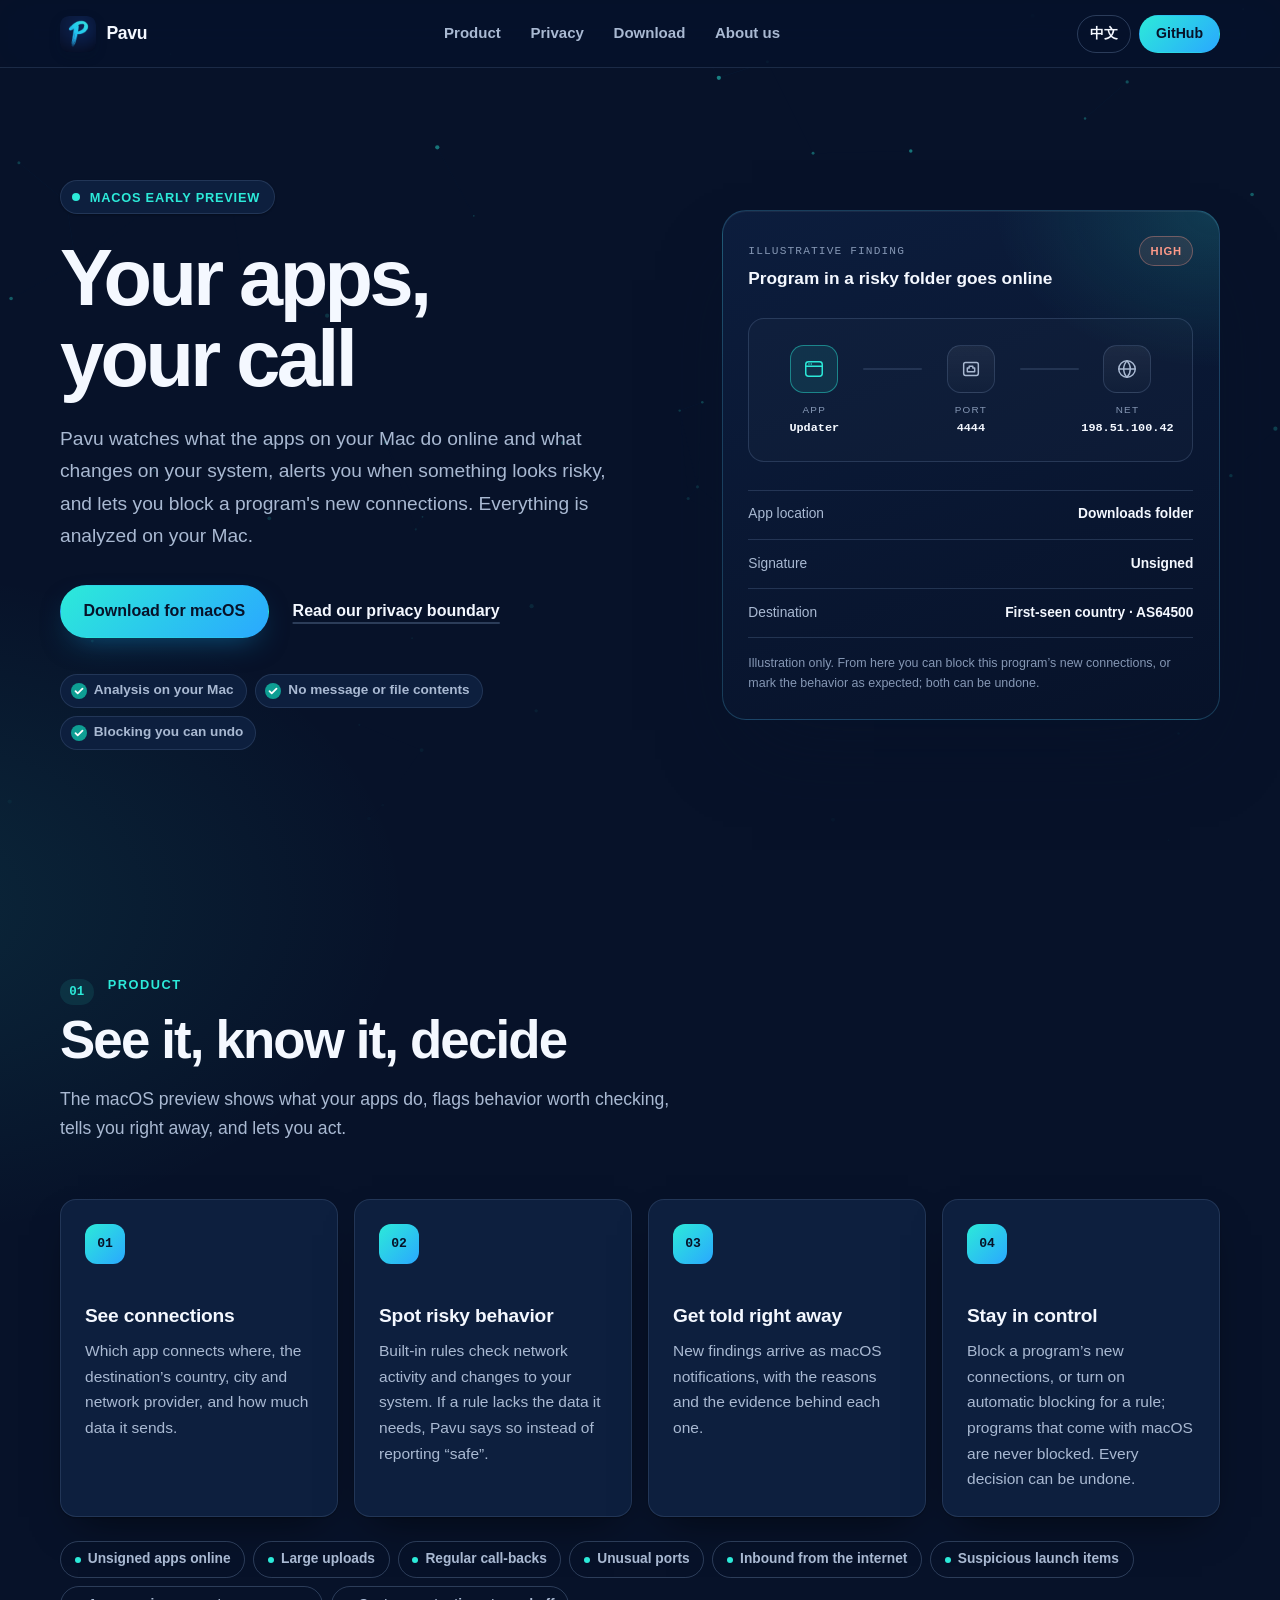
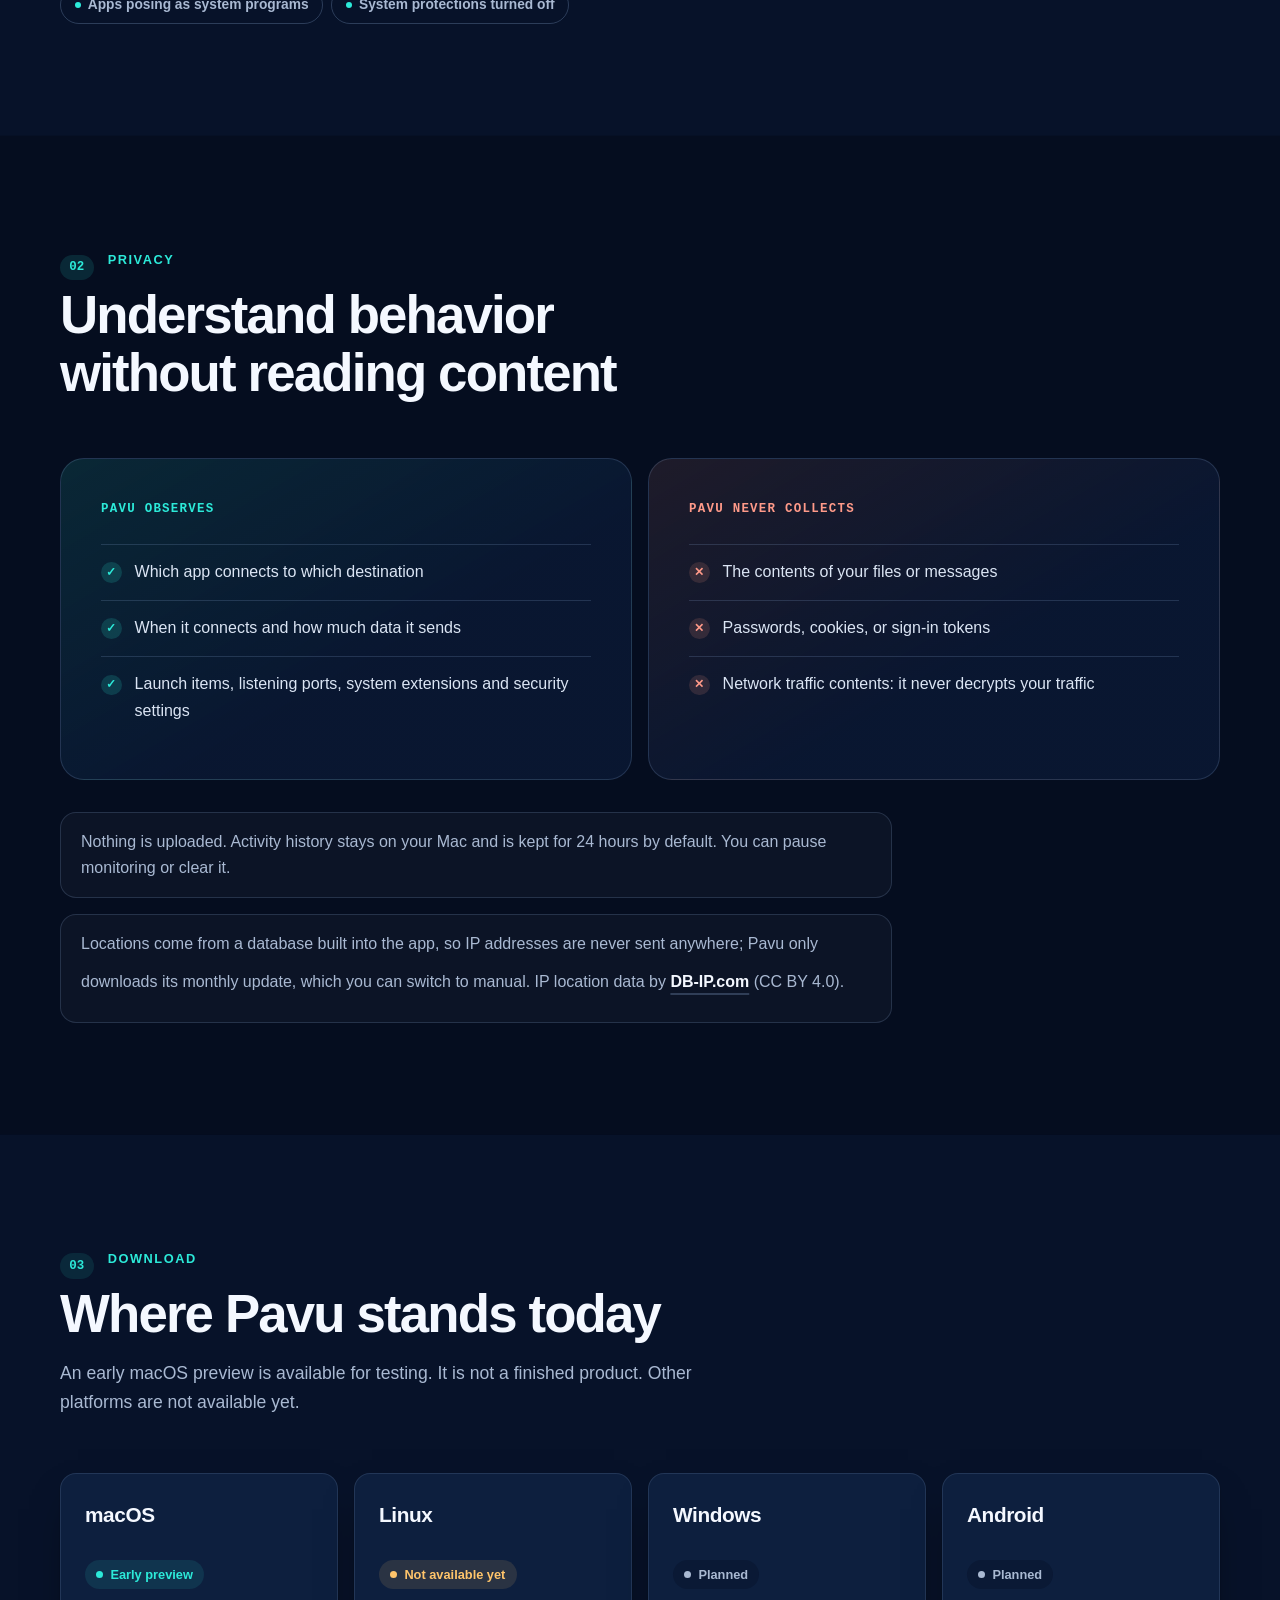
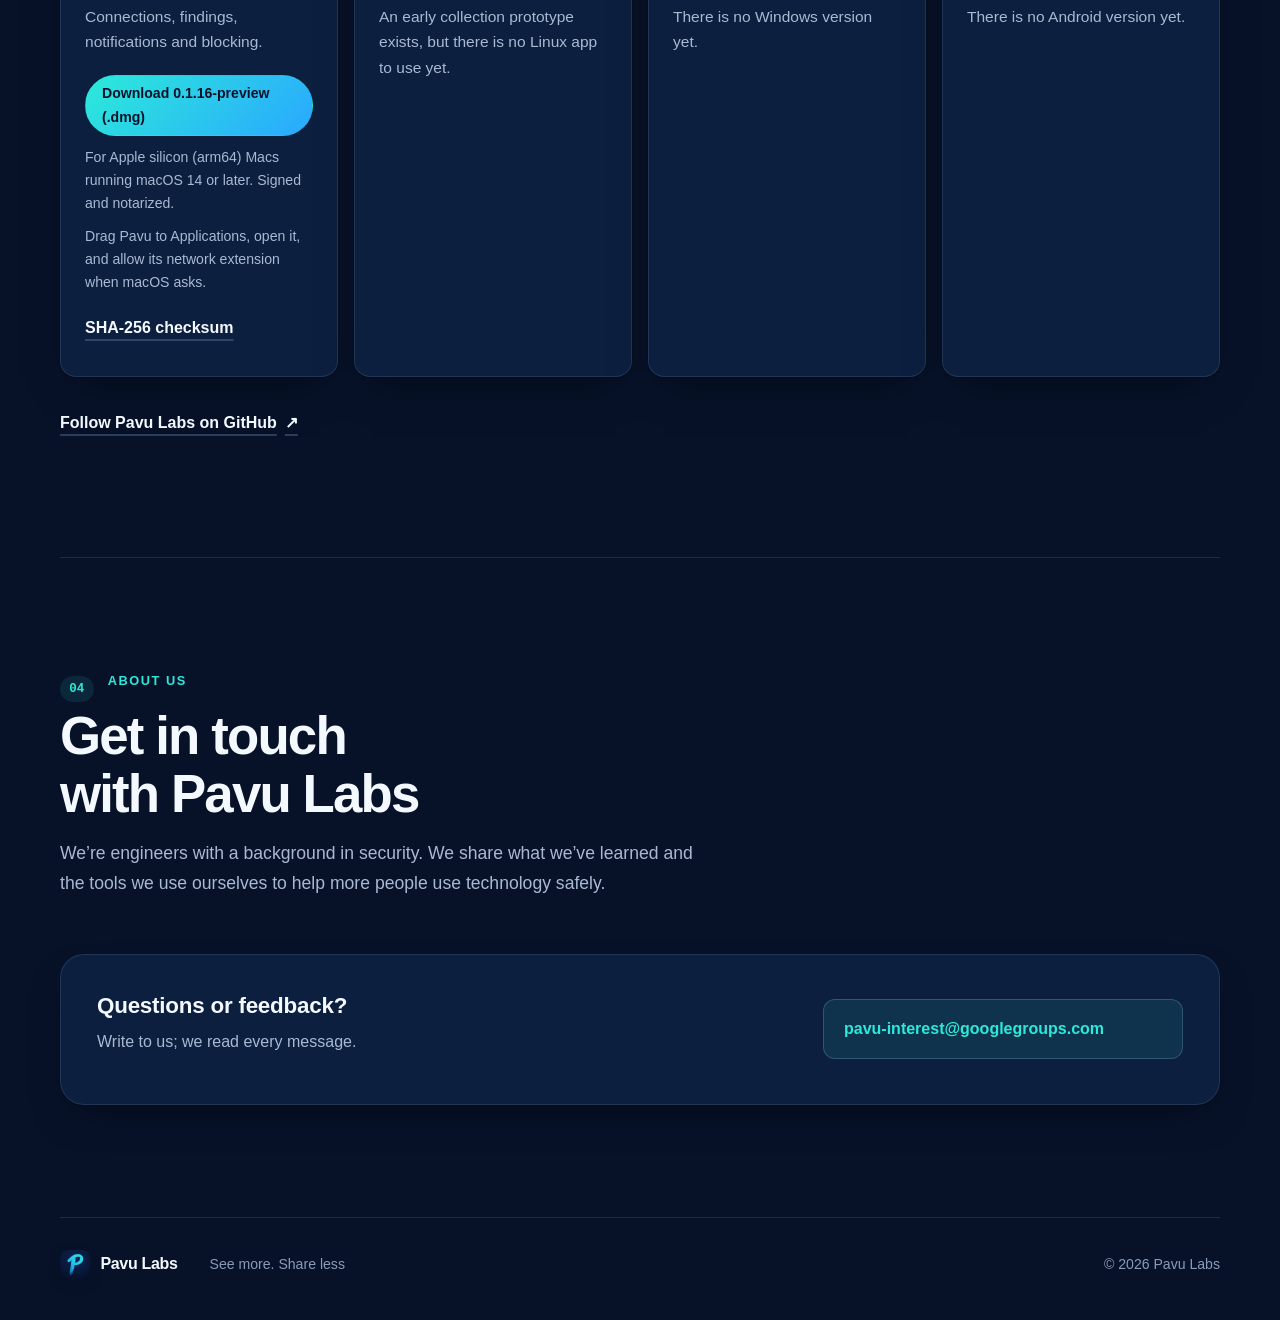
==== index.html @ 53a9c4d5 "fix: restore labels on the finding, detection and platform groups Co-Authored-By: Claude Opus 5.5 <n" ====
<!doctype html>
<html lang="en">
  <head>
    <meta charset="utf-8" />
    <meta name="viewport" content="width=device-width, initial-scale=1" />
    <meta name="theme-color" content="#071229" />
    <meta
      name="description"
      content="Pavu watches what the apps on your Mac do online, alerts you to risky behavior, and lets you block a program's new connections. Analysis stays on your Mac."
    />
    <title>Pavu — Local-first application security</title>
    <link rel="canonical" href="https://pavu.cn/" />
    <meta property="og:url" content="https://pavu.cn/" />
    <link rel="icon" type="image/png" href="assets/pavu-brush-favicon.png" />
    <link rel="stylesheet" href="styles.css?v=20261020" />
    <script defer src="app.js"></script>
  </head>
  <body>
    <canvas class="network-background" aria-hidden="true"></canvas>
    <a class="skip-link" href="#main" data-en="Skip to content" data-zh="跳到正文">Skip to content</a>

    <header class="site-header">
      <a class="brand" href="#top" aria-label="Pavu home">
        <img src="assets/pavu-brush-icon.png" alt="" width="40" height="40" />
        <span>Pavu</span>
      </a>
      <nav aria-label="Primary navigation">
        <a href="#product" data-en="Product" data-zh="产品">Product</a>
        <a href="#privacy" data-en="Privacy" data-zh="隐私">Privacy</a>
        <a href="#download" data-en="Download" data-zh="下载">Download</a>
        <a href="#about" data-en="About us" data-zh="关于我们">About us</a>
      </nav>
      <div class="header-actions">
        <button class="language-button" type="button" aria-label="Switch language">中文</button>
        <a class="button button-small" href="https://github.com/pavulabs" rel="noreferrer">GitHub</a>
      </div>
    </header>

    <main id="main">
      <section class="hero" id="top">
        <div class="hero-copy">
          <div class="eyebrow">
            <span class="pulse" aria-hidden="true"></span>
            <span data-en="macOS early preview" data-zh="macOS 早期预览版">macOS early preview</span>
          </div>
          <h1 data-en="Your apps, your call" data-zh="你的应用，你说了算">Your apps, your call</h1>
          <p class="hero-lede" data-en="Pavu watches what the apps on your Mac do online and what changes on your system, alerts you when something looks risky, and lets you block a program's new connections. Everything is analyzed on your Mac." data-zh="Pavu 监测 Mac 上各个应用的联网活动和系统变化，发现风险时提醒你，并可以阻断某个程序的新连接。所有分析都在你的 Mac 本机完成。">
            Pavu watches what the apps on your Mac do online and what changes on your system, alerts you when something looks risky, and lets you block a program's new connections. Everything is analyzed on your Mac.
          </p>
          <div class="hero-actions">
            <a class="button" href="#download" data-en="Download for macOS" data-zh="下载 macOS 版">Download for macOS</a>
            <a class="text-link" href="#privacy" data-en="Read our privacy boundary" data-zh="查看隐私边界">Read our privacy boundary</a>
          </div>
          <ul class="trust-list" aria-label="Product principles">
            <li data-en="Analysis on your Mac" data-zh="在 Mac 本机分析">Analysis on your Mac</li>
            <li data-en="No message or file contents" data-zh="不读取消息或文件正文">No message or file contents</li>
            <li data-en="Blocking you can undo" data-zh="阻断随时可撤销">Blocking you can undo</li>
          </ul>
        </div>

        <div class="signal-console" role="group" aria-label="Illustrative Pavu security finding">
          <div class="console-topbar">
            <div>
              <span class="console-kicker" data-en="ILLUSTRATIVE FINDING" data-zh="风险发现示意">ILLUSTRATIVE FINDING</span>
              <strong data-en="Program in a risky folder goes online" data-zh="可疑目录中的程序联网">Program in a risky folder goes online</strong>
            </div>
            <span class="severity" data-en="HIGH" data-zh="高">HIGH</span>
          </div>

          <div class="flow-map" aria-hidden="true">
            <div class="flow-node app-node">
              <span class="node-icon">A</span>
              <div><small data-en="APP" data-zh="应用">APP</small><b>Updater</b></div>
            </div>
            <span class="flow-line"></span>
            <div class="flow-node file-node port-node">
              <span class="node-icon">P</span>
              <div><small data-en="PORT" data-zh="端口">PORT</small><b>4444</b></div>
            </div>
            <span class="flow-line"></span>
            <div class="flow-node net-node">
              <span class="node-icon">N</span>
              <div><small data-en="NET" data-zh="网络">NET</small><b>198.51.100.42</b></div>
            </div>
          </div>

          <div class="evidence-list">
            <div><span data-en="App location" data-zh="应用位置">App location</span><b data-en="Downloads folder" data-zh="下载目录">Downloads folder</b></div>
            <div><span data-en="Signature" data-zh="签名">Signature</span><b data-en="Unsigned" data-zh="未签名">Unsigned</b></div>
            <div><span data-en="Destination" data-zh="目的地">Destination</span><b data-en="First-seen country · AS64500" data-zh="首次出现的国家 · AS64500">First-seen country · AS64500</b></div>
          </div>

          <p class="console-note" data-en="Illustration only. From here you can block this program’s new connections, or mark the behavior as expected; both can be undone." data-zh="仅为示意。你可以在这里禁止该程序新建连接，或认可这是预期行为；两者都可以撤销。">Illustration only. From here you can block this program’s new connections, or mark the behavior as expected; both can be undone.</p>
        </div>
      </section>

      <section class="section product-section" id="product">
        <div class="section-heading">
          <span class="section-index">01</span>
          <div>
            <p class="section-label" data-en="PRODUCT" data-zh="产品">PRODUCT</p>
            <h2 data-en="See it, know it, decide" data-zh="看得见，知道风险，自己决定">See it, know it, decide</h2>
            <p data-en="The macOS preview shows what your apps do, flags behavior worth checking, tells you right away, and lets you act." data-zh="macOS 预览版让你看清应用在做什么，提示值得核实的行为，第一时间提醒你，并让你直接处理。">
              The macOS preview shows what your apps do, flags behavior worth checking, tells you right away, and lets you act.
            </p>
          </div>
        </div>

        <div class="feature-grid">
          <article>
            <span class="feature-number">01</span>
            <h3 data-en="See connections" data-zh="查看联网活动">See connections</h3>
            <p data-en="Which app connects where, the destination’s country, city and network provider, and how much data it sends." data-zh="哪个应用连到哪里，目的地所在的国家、城市和网络运营商，以及发送了多少数据。">Which app connects where, the destination’s country, city and network provider, and how much data it sends.</p>
          </article>
          <article>
            <span class="feature-number">02</span>
            <h3 data-en="Spot risky behavior" data-zh="发现可疑行为">Spot risky behavior</h3>
            <p data-en="Built-in rules check network activity and changes to your system. If a rule lacks the data it needs, Pavu says so instead of reporting “safe”." data-zh="内置规则检查联网活动和系统变化。规则缺少所需数据时，Pavu 会如实说明，而不是显示“安全”。">Built-in rules check network activity and changes to your system. If a rule lacks the data it needs, Pavu says so instead of reporting “safe”.</p>
          </article>
          <article>
            <span class="feature-number">03</span>
            <h3 data-en="Get told right away" data-zh="第一时间提醒">Get told right away</h3>
            <p data-en="New findings arrive as macOS notifications, with the reasons and the evidence behind each one." data-zh="新发现以 macOS 通知提醒你，并说明判断依据和证据。">New findings arrive as macOS notifications, with the reasons and the evidence behind each one.</p>
          </article>
          <article>
            <span class="feature-number">04</span>
            <h3 data-en="Stay in control" data-zh="由你决定下一步">Stay in control</h3>
            <p data-en="Block a program’s new connections, or turn on automatic blocking for a rule; programs that come with macOS are never blocked. Every decision can be undone." data-zh="禁止某个程序新建连接，或为某条规则开启自动阻断；macOS 自带的程序不会被阻断。所有决定都可以撤销。">Block a program’s new connections, or turn on automatic blocking for a rule; programs that come with macOS are never blocked. Every decision can be undone.</p>
          </article>
        </div>

        <div class="rule-strip" role="group" aria-label="Example detections">
          <span data-en="Unsigned apps online" data-zh="未签名程序联网">Unsigned apps online</span>
          <span data-en="Large uploads" data-zh="大量上传">Large uploads</span>
          <span data-en="Regular call-backs" data-zh="周期性回连">Regular call-backs</span>
          <span data-en="Unusual ports" data-zh="非常用端口">Unusual ports</span>
          <span data-en="Inbound from the internet" data-zh="公网入站连接">Inbound from the internet</span>
          <span data-en="Suspicious launch items" data-zh="可疑自启动项">Suspicious launch items</span>
          <span data-en="Apps posing as system programs" data-zh="冒充系统程序">Apps posing as system programs</span>
          <span data-en="System protections turned off" data-zh="系统防护被关闭">System protections turned off</span>
        </div>
      </section>

      <section class="section privacy-section" id="privacy">
        <div class="section-heading compact">
          <span class="section-index">02</span>
          <div>
            <p class="section-label" data-en="PRIVACY" data-zh="隐私">PRIVACY</p>
            <h2 data-en="Understand behavior without reading content" data-zh="了解行为，不读取内容">Understand behavior without reading content</h2>
          </div>
        </div>

        <div class="boundary-grid">
          <article class="boundary-card collect">
            <p class="boundary-label" data-en="PAVU OBSERVES" data-zh="PAVU 观察">PAVU OBSERVES</p>
            <ul>
              <li data-en="Which app connects to which destination" data-zh="哪个应用连接到哪里">Which app connects to which destination</li>
              <li data-en="When it connects and how much data it sends" data-zh="何时联网、发送了多少数据">When it connects and how much data it sends</li>
              <li data-en="Launch items, listening ports, system extensions and security settings" data-zh="自启动项、监听端口、系统扩展和安全设置">Launch items, listening ports, system extensions and security settings</li>
            </ul>
          </article>
          <article class="boundary-card never">
            <p class="boundary-label" data-en="PAVU NEVER COLLECTS" data-zh="PAVU 不采集">PAVU NEVER COLLECTS</p>
            <ul>
              <li data-en="The contents of your files or messages" data-zh="文件或消息正文">The contents of your files or messages</li>
              <li data-en="Passwords, cookies, or sign-in tokens" data-zh="密码、Cookie 或登录令牌">Passwords, cookies, or sign-in tokens</li>
              <li data-en="Network traffic contents: it never decrypts your traffic" data-zh="网络通信正文：Pavu 不解密你的通信">Network traffic contents: it never decrypts your traffic</li>
            </ul>
          </article>
        </div>
        <p class="retention-note" data-en="Nothing is uploaded. Activity history stays on your Mac and is kept for 24 hours by default. You can pause monitoring or clear it." data-zh="不上传任何数据。活动记录留在你的 Mac 上，默认保留 24 小时。你可以暂停监控或清除记录。">
          Nothing is uploaded. Activity history stays on your Mac and is kept for 24 hours by default. You can pause monitoring or clear it.
        </p>
        <p class="retention-note"><span data-en="Locations come from a database built into the app, so IP addresses are never sent anywhere; Pavu only downloads its monthly update, which you can switch to manual. IP location data by" data-zh="位置信息来自应用内置的数据库，IP 地址不会发往任何地方；Pavu 只会下载它的每月更新，你也可以改为手动更新。IP 位置数据来自">Locations come from a database built into the app, so IP addresses are never sent anywhere; Pavu only downloads its monthly update, which you can switch to manual. IP location data by</span> <a class="text-link" href="https://db-ip.com" rel="noreferrer">DB-IP.com</a> (CC BY 4.0).</p>
      </section>

      <section class="section open-source-section" id="download">
        <div class="section-heading compact">
          <span class="section-index">03</span>
          <div>
            <p class="section-label" data-en="DOWNLOAD" data-zh="下载">DOWNLOAD</p>
            <h2 data-en="Where Pavu stands today" data-zh="Pavu 目前进展到哪一步">Where Pavu stands today</h2>
            <p data-en="An early macOS preview is available for testing. It is not a finished product. Other platforms are not available yet." data-zh="macOS 早期预览版已可下载试用，还不是正式产品。其他平台暂不可用。">
              An early macOS preview is available for testing. It is not a finished product. Other platforms are not available yet.
            </p>
          </div>
        </div>

        <div class="platform-grid" role="group" aria-label="Platform status">
          <article>
            <span class="platform-mark">macOS</span>
            <strong data-en="Early preview" data-zh="早期预览版">Early preview</strong>
            <p data-en="Connections, findings, notifications and blocking." data-zh="联网活动、风险发现、通知和阻断。">Connections, findings, notifications and blocking.</p>
            <div class="platform-download">
              <a class="button button-small" href="downloads/Pavu-0.1.16-preview-arm64.dmg" download data-en="Download 0.1.16-preview (.dmg)" data-zh="下载 0.1.16-preview（.dmg）">Download 0.1.16-preview (.dmg)</a>
              <p data-en="For Apple silicon (arm64) Macs running macOS 14 or later. Signed and notarized." data-zh="适用于搭载 Apple 芯片（arm64）、运行 macOS 14 或更高版本的 Mac。已签名并通过 Apple 公证。">For Apple silicon (arm64) Macs running macOS 14 or later. Signed and notarized.</p>
              <p data-en="Drag Pavu to Applications, open it, and allow its network extension when macOS asks." data-zh="将 Pavu 拖到“应用程序”文件夹后打开，并在 macOS 提示时允许它的网络扩展。">Drag Pavu to Applications, open it, and allow its network extension when macOS asks.</p>
              <a class="text-link" href="downloads/Pavu-0.1.16-preview-arm64.dmg.sha256" data-en="SHA-256 checksum" data-zh="SHA-256 校验值">SHA-256 checksum</a>
            </div>
          </article>
          <article>
            <span class="platform-mark">Linux</span>
            <strong data-en="Not available yet" data-zh="暂不可用">Not available yet</strong>
            <p data-en="An early collection prototype exists, but there is no Linux app to use yet." data-zh="已有早期采集原型，但还没有可使用的 Linux 应用。">An early collection prototype exists, but there is no Linux app to use yet.</p>
          </article>
          <article>
            <span class="platform-mark">Windows</span>
            <strong data-en="Planned" data-zh="规划中">Planned</strong>
            <p data-en="There is no Windows version yet." data-zh="目前没有 Windows 版本。">There is no Windows version yet.</p>
          </article>
          <article>
            <span class="platform-mark">Android</span>
            <strong data-en="Planned" data-zh="规划中">Planned</strong>
            <p data-en="There is no Android version yet." data-zh="目前没有 Android 版本。">There is no Android version yet.</p>
          </article>
        </div>

        <a class="open-source-link" href="https://github.com/pavulabs" rel="noreferrer">
          <span data-en="Follow Pavu Labs on GitHub" data-zh="在 GitHub 关注 Pavu Labs">Follow Pavu Labs on GitHub</span>
          <span aria-hidden="true">↗</span>
        </a>
      </section>

      <section class="section about-section" id="about" aria-labelledby="about-heading">
        <div class="section-heading compact">
          <span class="section-index">04</span>
          <div>
            <p class="section-label" data-en="ABOUT US" data-zh="关于我们">ABOUT US</p>
            <h2 id="about-heading" data-en="Get in touch with Pavu Labs" data-zh="联系 Pavu Labs">Get in touch with Pavu Labs</h2>
            <p data-en="We’re engineers with a background in security. We share what we’ve learned and the tools we use ourselves to help more people use technology safely." data-zh="我们是一群有安全背景的工程师。我们分享实践中积累的安全知识，也开放自己日常使用的工具，希望帮助更多人更安全地使用技术。">We’re engineers with a background in security. We share what we’ve learned and the tools we use ourselves to help more people use technology safely.</p>
          </div>
        </div>
        <div class="contact-card">
          <h3 data-en="Questions or feedback?" data-zh="有问题或建议？">Questions or feedback?</h3>
          <p data-en="Write to us; we read every message." data-zh="欢迎来信，每封邮件我们都会看。">Write to us; we read every message.</p>
          <a class="contact-address" href="mailto:pavu-interest@googlegroups.com">pavu-interest@googlegroups.com</a>
        </div>
      </section>
    </main>

    <footer>
      <div class="brand footer-brand">
        <img src="assets/pavu-brush-icon.png" alt="" width="34" height="34" />
        <span>Pavu Labs</span>
      </div>
      <p data-en="See more. Share less" data-zh="看得更多，分享更少">See more. Share less</p>
      <p>© <span id="year"></span> Pavu Labs</p>
    </footer>
  </body>
</html>
---- styles.css ----
/*
 * Pavu Labs site styles.
 * Dark navy theme with cyan accents, matching the original site palette and
 * the app icon.
 */

:root {
  color-scheme: dark;
  --max: 1160px;
  --gutter: clamp(1rem, 4vw, 2rem);
  --radius: 1rem;
  --radius-lg: 1.5rem;

  /* Always-dark surfaces */
  --navy: #071229;
  --navy-2: #0c1d3d;
  --navy-ink: #f4f8ff;
  --navy-muted: #a9b9d2;
  --navy-faint: #8597b4;
  --navy-line: rgba(142, 172, 214, 0.2);
  --cyan: #2cead9;
  --sky: #2aa8ff;
  --coral: #ff9a89;

  /* The original site palette: deep navy with cyan accents. */
  --bg: #071229;
  --surface: #0d1f3e;
  --surface-2: #0a1935;
  --ink: #f4f8ff;
  --muted: #a9b9d2;
  --faint: #8a9bb8;
  --line: rgba(142, 172, 214, 0.16);
  --line-strong: rgba(142, 172, 214, 0.28);
  --accent: #2cead9;
  --accent-soft: rgba(44, 234, 217, 0.1);
  --blue: #5bb8ff;
  --warn: #ffc56b;
  --warn-soft: rgba(255, 197, 107, 0.12);
  --shadow: 0 1px 2px rgba(0, 0, 0, 0.3), 0 18px 40px -18px rgba(0, 0, 0, 0.6);
  --header-bg: rgba(7, 18, 41, 0.8);
  --canvas-opacity: 1;

  --font-sans: Inter, ui-sans-serif, -apple-system, BlinkMacSystemFont, "Segoe UI", "PingFang SC",
    "Hiragino Sans GB", "Microsoft YaHei", "Noto Sans CJK SC", sans-serif;
  --font-mono: ui-monospace, SFMono-Regular, Menlo, Consolas, monospace;
}

.privacy-section {
  --navy: #050d1f;
}

*,
*::before,
*::after {
  box-sizing: border-box;
}

html {
  scroll-behavior: smooth;
  scroll-padding-top: 6rem;
  -webkit-text-size-adjust: 100%;
}

body {
  position: relative;
  isolation: isolate;
  margin: 0;
  overflow-x: hidden;
  color: var(--ink);
  background:
    radial-gradient(60rem 36rem at 85% -10%, rgba(42, 168, 255, 0.14), transparent 70%),
    radial-gradient(48rem 30rem at -10% 20%, rgba(44, 234, 217, 0.1), transparent 70%),
    var(--bg);
  background-repeat: no-repeat;
  font-family: var(--font-sans);
  font-size: 1rem;
  line-height: 1.65;
  -webkit-font-smoothing: antialiased;
  text-rendering: optimizeLegibility;
}

.network-background {
  position: fixed;
  z-index: 0;
  inset: 0;
  width: 100%;
  height: 100%;
  opacity: var(--canvas-opacity);
  pointer-events: none;
  -webkit-mask-image: linear-gradient(to bottom, #000 0%, rgba(0, 0, 0, 0.35) 55%, transparent 100%);
  mask-image: linear-gradient(to bottom, #000 0%, rgba(0, 0, 0, 0.35) 55%, transparent 100%);
}

main,
footer {
  position: relative;
  z-index: 1;
}

a {
  color: inherit;
}

button,
a {
  -webkit-tap-highlight-color: transparent;
}

:focus-visible {
  outline: 2px solid var(--blue);
  outline-offset: 3px;
  border-radius: 0.35rem;
}

img {
  max-width: 100%;
}

h1,
h2,
h3,
p {
  margin-top: 0;
  overflow-wrap: break-word;
}

/* ---------- Skip link ---------- */

.skip-link {
  position: fixed;
  left: 1rem;
  top: -4rem;
  z-index: 100;
  padding: 0.65rem 1rem;
  border-radius: 0.6rem;
  background: var(--ink);
  color: var(--bg);
  font-weight: 650;
  text-decoration: none;
  transition: top 160ms ease;
}

.skip-link:focus {
  top: 1rem;
}

/* ---------- Header ---------- */

.site-header {
  position: sticky;
  z-index: 20;
  top: 0;
  display: grid;
  min-height: 68px;
  padding: 0 max(var(--gutter), calc((100% - var(--max)) / 2));
  grid-template-columns: auto 1fr auto;
  align-items: center;
  gap: 1.5rem;
  border-bottom: 1px solid var(--line);
  background: var(--header-bg);
  -webkit-backdrop-filter: saturate(160%) blur(16px);
  backdrop-filter: saturate(160%) blur(16px);
}

.brand {
  display: inline-flex;
  align-items: center;
  gap: 0.65rem;
  color: var(--ink);
  font-size: 1.1rem;
  font-weight: 760;
  letter-spacing: -0.02em;
  text-decoration: none;
}

.brand img {
  width: 36px;
  height: 36px;
  border-radius: 24%;
  box-shadow: 0 4px 12px rgba(7, 18, 41, 0.2);
}

nav {
  display: flex;
  justify-content: center;
  gap: 0.25rem;
}

nav a {
  padding: 0.45rem 0.8rem;
  border-radius: 999px;
  color: var(--muted);
  font-size: 0.94rem;
  font-weight: 550;
  text-decoration: none;
  white-space: nowrap;
  transition: color 160ms ease, background-color 160ms ease;
}

nav a:hover,
nav a:focus-visible {
  background: var(--accent-soft);
  color: var(--ink);
}

.header-actions {
  display: flex;
  align-items: center;
  gap: 0.5rem;
}

.language-button {
  min-width: 3.25rem;
  min-height: 38px;
  padding: 0 0.75rem;
  border: 1px solid var(--line-strong);
  border-radius: 999px;
  background: transparent;
  color: var(--ink);
  font: inherit;
  font-size: 0.88rem;
  font-weight: 600;
  cursor: pointer;
  transition: background-color 160ms ease, border-color 160ms ease;
}

.language-button:hover {
  border-color: var(--accent);
  background: var(--accent-soft);
}

/* ---------- Buttons and links ---------- */

.button {
  display: inline-flex;
  min-height: 48px;
  align-items: center;
  justify-content: center;
  gap: 0.5rem;
  border: 1px solid transparent;
  border-radius: 999px;
  padding: 0.75rem 1.4rem;
  background: linear-gradient(135deg, var(--cyan), var(--sky));
  box-shadow: 0 12px 30px -12px rgba(18, 162, 228, 0.5);
  color: var(--navy);
  font-weight: 680;
  text-decoration: none;
  transition: transform 160ms ease, box-shadow 160ms ease;
}

.button:hover {
  transform: translateY(-1px);
  box-shadow: 0 14px 30px -10px rgba(11, 22, 48, 0.6);
}

.button-small {
  min-height: 38px;
  padding: 0.4rem 1rem;
  box-shadow: none;
  font-size: 0.88rem;
}

.button-small:hover {
  box-shadow: none;
}

.text-link {
  display: inline-flex;
  min-height: 48px;
  align-items: center;
  color: var(--ink);
  font-weight: 620;
  text-decoration: underline;
  text-decoration-color: var(--line-strong);
  text-decoration-thickness: 1.5px;
  text-underline-offset: 0.35em;
  transition: text-decoration-color 160ms ease;
}

.text-link:hover {
  text-decoration-color: var(--accent);
}

/* ---------- Hero ---------- */

.hero {
  display: grid;
  width: min(calc(100% - 2 * var(--gutter)), var(--max));
  margin: 0 auto;
  padding: clamp(3.5rem, 9vw, 7rem) 0 clamp(4rem, 9vw, 7rem);
  grid-template-columns: minmax(0, 1.08fr) minmax(0, 0.92fr);
  align-items: center;
  gap: clamp(2.5rem, 6vw, 5.5rem);
}

.eyebrow {
  display: inline-flex;
  align-items: center;
  gap: 0.6rem;
  margin-bottom: 1.5rem;
  padding: 0.35rem 0.85rem 0.35rem 0.7rem;
  border: 1px solid var(--line);
  border-radius: 999px;
  background: var(--surface);
  box-shadow: var(--shadow);
  color: var(--accent);
  font-size: 0.8rem;
  font-weight: 700;
  letter-spacing: 0.06em;
  text-transform: uppercase;
}

.pulse {
  width: 8px;
  height: 8px;
  flex: none;
  border-radius: 50%;
  background: var(--accent);
  box-shadow: 0 0 0 0 rgba(13, 160, 150, 0.45);
  animation: pulse 2.4s infinite;
}

@keyframes pulse {
  70% { box-shadow: 0 0 0 8px rgba(13, 160, 150, 0); }
  100% { box-shadow: 0 0 0 0 rgba(13, 160, 150, 0); }
}

h1 {
  max-width: 13ch;
  margin-bottom: 1.4rem;
  font-size: clamp(2.6rem, 6.2vw, 5.2rem);
  font-weight: 780;
  letter-spacing: -0.045em;
  line-height: 1.02;
  text-wrap: balance;
}

:lang(zh-CN) h1 {
  letter-spacing: -0.01em;
  line-height: 1.12;
}

.hero-lede {
  max-width: 36rem;
  margin-bottom: 2rem;
  color: var(--muted);
  font-size: clamp(1.06rem, 1.5vw, 1.22rem);
  line-height: 1.7;
}

.hero-actions {
  display: flex;
  flex-wrap: wrap;
  align-items: center;
  gap: 0.75rem 1.5rem;
}

.trust-list {
  display: flex;
  flex-wrap: wrap;
  gap: 0.5rem;
  margin: 2.25rem 0 0;
  padding: 0;
  list-style: none;
}

.trust-list li {
  display: inline-flex;
  align-items: center;
  gap: 0.45rem;
  padding: 0.3rem 0.75rem 0.3rem 0.6rem;
  border: 1px solid var(--line);
  border-radius: 999px;
  background: var(--surface);
  color: var(--muted);
  font-size: 0.85rem;
  font-weight: 550;
}

.trust-list li::before {
  width: 1rem;
  height: 1rem;
  flex: none;
  border-radius: 50%;
  background:
    url("data:image/svg+xml,%3Csvg xmlns='http://www.w3.org/2000/svg' viewBox='0 0 16 16'%3E%3Cpath d='M4.5 8.2l2.2 2.2 4.8-4.8' fill='none' stroke='%23ffffff' stroke-width='1.8' stroke-linecap='round' stroke-linejoin='round'/%3E%3C/svg%3E")
      center / 100% no-repeat,
    #0e9e93;
  content: "";
}

/* ---------- Illustrative finding (always dark) ---------- */

.signal-console {
  position: relative;
  overflow: hidden;
  padding: clamp(1.25rem, 3vw, 1.6rem);
  border: 1px solid rgba(89, 210, 255, 0.22);
  border-radius: var(--radius-lg);
  background:
    radial-gradient(20rem 14rem at 100% 0%, rgba(44, 234, 217, 0.16), transparent 70%),
    linear-gradient(160deg, var(--navy-2), var(--navy));
  box-shadow: 0 40px 80px -30px rgba(7, 18, 41, 0.55), inset 0 1px rgba(255, 255, 255, 0.06);
  color: var(--navy-ink);
}

.console-topbar {
  display: flex;
  align-items: flex-start;
  justify-content: space-between;
  gap: 1rem;
}

.console-topbar strong {
  display: block;
  margin-top: 0.25rem;
  font-size: 1.08rem;
  line-height: 1.35;
}

.console-kicker {
  color: var(--navy-faint);
  font-family: var(--font-mono);
  font-size: 0.7rem;
  letter-spacing: 0.1em;
}

.severity {
  flex: none;
  border: 1px solid rgba(255, 154, 137, 0.35);
  border-radius: 999px;
  padding: 0.28rem 0.65rem;
  background: rgba(255, 154, 137, 0.1);
  color: var(--coral);
  font-size: 0.7rem;
  font-weight: 800;
  letter-spacing: 0.08em;
}

.flow-map {
  display: grid;
  margin: 1.75rem 0;
  padding: 1.6rem 1rem 1.4rem;
  grid-template-columns: 1fr minmax(1.5rem, 0.6fr) 1fr minmax(1.5rem, 0.6fr) 1fr;
  align-items: start;
  border: 1px solid var(--navy-line);
  border-radius: var(--radius);
  background: rgba(255, 255, 255, 0.02);
}

.flow-node {
  display: flex;
  min-width: 0;
  flex-direction: column;
  align-items: center;
  gap: 0.6rem;
  text-align: center;
}

/* The letter inside each node is decorative (the map is aria-hidden); a line
   icon replaces it visually. */
.node-icon {
  position: relative;
  display: block;
  width: 48px;
  height: 48px;
  border: 1px solid var(--navy-line);
  border-radius: 0.85rem;
  background: linear-gradient(180deg, rgba(255, 255, 255, 0.06), rgba(255, 255, 255, 0.015));
  color: var(--navy-muted);
  font-size: 0;
}

.node-icon::before {
  position: absolute;
  top: calc(50% - 11px);
  left: calc(50% - 11px);
  width: 22px;
  height: 22px;
  background: currentColor;
  -webkit-mask: var(--icon) center / contain no-repeat;
  mask: var(--icon) center / contain no-repeat;
  content: "";
}

.app-node .node-icon {
  --icon: url("data:image/svg+xml,%3Csvg xmlns='http://www.w3.org/2000/svg' viewBox='0 0 24 24' fill='none' stroke='%23000' stroke-width='1.6' stroke-linecap='round' stroke-linejoin='round'%3E%3Crect x='3' y='4' width='18' height='16' rx='3'/%3E%3Cpath d='M3 9h18M6.5 6.5h.01M9 6.5h.01'/%3E%3C/svg%3E");
  border-color: rgba(44, 234, 217, 0.45);
  background: rgba(44, 234, 217, 0.1);
  color: var(--cyan);
}

.file-node .node-icon {
  --icon: url("data:image/svg+xml,%3Csvg xmlns='http://www.w3.org/2000/svg' viewBox='0 0 24 24' fill='none' stroke='%23000' stroke-width='1.6' stroke-linecap='round' stroke-linejoin='round'%3E%3Cpath d='M3 7.5A2.5 2.5 0 0 1 5.5 5H9l2 2h7.5A2.5 2.5 0 0 1 21 9.5v7a2.5 2.5 0 0 1-2.5 2.5h-13A2.5 2.5 0 0 1 3 16.5z'/%3E%3C/svg%3E");
  animation: file-active 6s ease-in-out infinite;
}

.net-node .node-icon {
  --icon: url("data:image/svg+xml,%3Csvg xmlns='http://www.w3.org/2000/svg' viewBox='0 0 24 24' fill='none' stroke='%23000' stroke-width='1.6' stroke-linecap='round' stroke-linejoin='round'%3E%3Ccircle cx='12' cy='12' r='9'/%3E%3Cpath d='M3 12h18M12 3c2.4 2.5 3.6 5.5 3.6 9s-1.2 6.5-3.6 9c-2.4-2.5-3.6-5.5-3.6-9S9.6 5.5 12 3z'/%3E%3C/svg%3E");
  animation: net-active 6s ease-in-out infinite;
}

.flow-node small {
  display: block;
  color: var(--navy-faint);
  font-size: 0.62rem;
  letter-spacing: 0.12em;
}

.flow-node b {
  display: block;
  overflow: hidden;
  max-width: 100%;
  font-family: var(--font-mono);
  font-size: 0.74rem;
  font-weight: 600;
  text-overflow: ellipsis;
  white-space: nowrap;
}

/* Connectors fill in sequence, tracing app -> file -> network, then reset. */
.flow-line {
  position: relative;
  height: 2px;
  margin-top: 23px;
  overflow: hidden;
  border-radius: 2px;
  background: rgba(142, 172, 214, 0.16);
}

.flow-line::after {
  position: absolute;
  inset: 0;
  background: linear-gradient(90deg, var(--cyan), var(--sky));
  content: "";
  transform: scaleX(0);
  transform-origin: left;
  animation: trace-first 6s ease-in-out infinite;
}

.flow-line ~ .flow-line::after {
  background: linear-gradient(90deg, var(--sky), var(--coral));
  animation-name: trace-second;
}

@keyframes trace-first {
  0%, 5% { transform: scaleX(0); opacity: 1; }
  22%, 82% { transform: scaleX(1); opacity: 1; }
  100% { transform: scaleX(1); opacity: 0; }
}

@keyframes trace-second {
  0%, 30% { transform: scaleX(0); opacity: 1; }
  47%, 82% { transform: scaleX(1); opacity: 1; }
  100% { transform: scaleX(1); opacity: 0; }
}

@keyframes file-active {
  0%, 20%, 92%, 100% { border-color: var(--navy-line); color: var(--navy-muted); }
  25%, 82% { border-color: rgba(42, 168, 255, 0.5); color: var(--sky); }
}

@keyframes net-active {
  0%, 45%, 92%, 100% { border-color: var(--navy-line); background: rgba(255, 255, 255, 0.03); color: var(--navy-muted); }
  50%, 82% { border-color: rgba(255, 154, 137, 0.55); background: rgba(255, 154, 137, 0.1); color: var(--coral); }
}

.evidence-list div {
  display: flex;
  justify-content: space-between;
  gap: 1rem;
  padding: 0.8rem 0;
  border-bottom: 1px solid var(--navy-line);
  color: var(--navy-muted);
  font-size: 0.86rem;
}

.evidence-list div:first-child {
  border-top: 1px solid var(--navy-line);
}

.evidence-list b {
  color: var(--navy-ink);
  font-weight: 630;
  text-align: right;
}

.console-note {
  margin: 1rem 0 0;
  color: var(--navy-faint);
  font-size: 0.78rem;
  line-height: 1.55;
}

/* ---------- Sections ---------- */

.section {
  width: min(calc(100% - 2 * var(--gutter)), var(--max));
  margin: 0 auto;
  padding: clamp(4.5rem, 10vw, 7rem) 0;
}

.section + .section {
  border-top: 1px solid var(--line);
}

.section-heading {
  max-width: 46rem;
  margin-bottom: clamp(2.5rem, 5vw, 3.5rem);
}

/* Index number and label share one line above the heading. */
.section-heading > div {
  display: contents;
}

.section-index {
  display: inline-grid;
  min-width: 2.1rem;
  height: 1.6rem;
  margin-right: 0.6rem;
  padding: 0 0.5rem;
  place-items: center;
  border-radius: 999px;
  background: var(--accent-soft);
  color: var(--accent);
  font-family: var(--font-mono);
  font-size: 0.78rem;
  font-weight: 700;
  vertical-align: middle;
}

.section-label {
  display: inline-block;
  margin-bottom: 1rem;
  color: var(--accent);
  font-size: 0.8rem;
  font-weight: 750;
  letter-spacing: 0.12em;
  vertical-align: middle;
}

h2 {
  max-width: 22ch;
  margin-bottom: 1rem;
  font-size: clamp(2rem, 4.2vw, 3.3rem);
  font-weight: 760;
  letter-spacing: -0.035em;
  line-height: 1.1;
  text-wrap: balance;
}

:lang(zh-CN) h2 {
  letter-spacing: -0.005em;
  line-height: 1.2;
}

.section-heading p:last-child,
.status-section p:not(.section-label) {
  max-width: 40rem;
  margin-bottom: 0;
  color: var(--muted);
  font-size: 1.1rem;
}

h3 {
  margin: 0 0 0.6rem;
  font-size: 1.2rem;
  font-weight: 700;
  letter-spacing: -0.01em;
  line-height: 1.3;
}

/* ---------- Product ---------- */

.feature-grid {
  display: grid;
  grid-template-columns: repeat(4, minmax(0, 1fr));
  gap: 1rem;
}

.feature-grid article {
  display: flex;
  flex-direction: column;
  padding: 1.5rem;
  border: 1px solid var(--line);
  border-radius: var(--radius);
  background: var(--surface);
  box-shadow: var(--shadow);
}

.feature-number {
  display: grid;
  width: 2.5rem;
  height: 2.5rem;
  margin-bottom: 2.5rem;
  place-items: center;
  border-radius: 0.75rem;
  background: linear-gradient(135deg, var(--cyan), var(--sky));
  color: var(--navy);
  font-family: var(--font-mono);
  font-size: 0.82rem;
  font-weight: 800;
}

.feature-grid p,
.architecture-flow p,
.platform-grid p {
  margin: 0;
  color: var(--muted);
  font-size: 0.97rem;
}

.rule-strip {
  display: flex;
  flex-wrap: wrap;
  align-items: center;
  gap: 0.5rem;
  margin-top: 1.5rem;
}

.rule-strip span {
  display: inline-flex;
  align-items: center;
  gap: 0.45rem;
  border: 1px solid var(--line-strong);
  border-radius: 999px;
  padding: 0.4rem 0.85rem;
  color: var(--muted);
  font-size: 0.86rem;
  font-weight: 550;
}

.rule-strip span::before {
  width: 6px;
  height: 6px;
  border-radius: 50%;
  background: var(--accent);
  content: "";
}

/* ---------- Privacy (dark band) ---------- */

.privacy-section {
  --line: var(--navy-line);
  color: var(--navy-ink);
  background: var(--navy);
  box-shadow: 0 0 0 100vmax var(--navy);
  clip-path: inset(0 -100vmax);
}

.section + .privacy-section,
.privacy-section + .section {
  border-top-color: transparent;
}

.privacy-section .section-index {
  background: rgba(44, 234, 217, 0.12);
  color: var(--cyan);
}

.privacy-section .section-label {
  color: var(--cyan);
}

.boundary-grid {
  display: grid;
  grid-template-columns: repeat(2, minmax(0, 1fr));
  gap: 1rem;
}

.boundary-card {
  padding: clamp(1.5rem, 4vw, 2.5rem);
  border: 1px solid var(--navy-line);
  border-radius: var(--radius-lg);
}

.boundary-card.collect {
  background: linear-gradient(150deg, rgba(44, 234, 217, 0.12), rgba(12, 29, 61, 0.6) 60%);
}

.boundary-card.never {
  background: linear-gradient(150deg, rgba(255, 154, 137, 0.1), rgba(12, 29, 61, 0.6) 60%);
}

.boundary-label {
  margin-bottom: 1.5rem;
  color: var(--cyan);
  font-family: var(--font-mono);
  font-size: 0.78rem;
  font-weight: 700;
  letter-spacing: 0.1em;
}

.never .boundary-label {
  color: var(--coral);
}

.boundary-card ul {
  margin: 0;
  padding: 0;
  list-style: none;
}

.boundary-card li {
  position: relative;
  padding: 0.9rem 0 0.9rem 2.1rem;
  border-top: 1px solid var(--navy-line);
  color: #dbe5f4;
}

.boundary-card li::before {
  position: absolute;
  top: 1.1rem;
  left: 0;
  display: grid;
  width: 1.3rem;
  height: 1.3rem;
  place-items: center;
  border-radius: 50%;
  background: rgba(44, 234, 217, 0.16);
  color: var(--cyan);
  font-size: 0.72rem;
  font-weight: 800;
  line-height: 1;
  content: "✓";
}

.never li::before {
  background: rgba(255, 154, 137, 0.14);
  color: var(--coral);
  content: "✕";
}

.retention-note {
  max-width: 52rem;
  margin: 1rem 0 0;
  padding: 1rem 1.25rem;
  border: 1px solid var(--navy-line);
  border-radius: var(--radius);
  background: rgba(255, 255, 255, 0.03);
  color: var(--navy-muted);
}

.boundary-grid + .retention-note {
  margin-top: 2rem;
}

/* ---------- How it works ---------- */

.architecture-flow {
  display: grid;
  grid-template-columns: minmax(0, 1fr) auto minmax(0, 1fr) auto minmax(0, 1fr);
  align-items: stretch;
  gap: 0.75rem;
}

.architecture-flow article {
  padding: 1.6rem;
  border: 1px solid var(--line);
  border-radius: var(--radius);
  background: var(--surface);
  box-shadow: var(--shadow);
}

.architecture-flow article > span {
  display: grid;
  width: 2.5rem;
  height: 2.5rem;
  margin-bottom: 2rem;
  place-items: center;
  border: 1.5px solid var(--accent);
  border-radius: 50%;
  color: var(--accent);
  font-family: var(--font-mono);
  font-size: 0.9rem;
  font-weight: 700;
}

.architecture-arrow {
  display: grid;
  place-items: center;
  color: var(--accent);
  font-size: 1.25rem;
}

/* ---------- Availability ---------- */

.platform-grid {
  display: grid;
  grid-template-columns: repeat(4, minmax(0, 1fr));
  gap: 1rem;
}

.platform-grid article {
  display: flex;
  flex-direction: column;
  padding: 1.5rem;
  border: 1px solid var(--line);
  border-radius: var(--radius);
  background: var(--surface);
  box-shadow: var(--shadow);
}

.platform-mark {
  margin-bottom: 1.75rem;
  color: var(--ink);
  font-size: 1.3rem;
  font-weight: 760;
  letter-spacing: -0.02em;
}

.platform-grid strong {
  display: inline-flex;
  align-self: flex-start;
  align-items: center;
  gap: 0.45rem;
  margin-bottom: 0.9rem;
  padding: 0.25rem 0.7rem;
  border-radius: 999px;
  background: var(--surface-2);
  color: var(--muted);
  font-size: 0.8rem;
  font-weight: 700;
}

.platform-grid strong::before {
  width: 7px;
  height: 7px;
  border-radius: 50%;
  background: currentColor;
  content: "";
}

/* Status colours follow card order: macOS is in testing, Linux is a prototype. */
.platform-grid article:nth-child(1) strong {
  background: var(--accent-soft);
  color: var(--accent);
}

.platform-grid article:nth-child(2) strong {
  background: var(--warn-soft);
  color: var(--warn);
}

.platform-download {
  display: flex;
  flex-direction: column;
  align-items: flex-start;
  gap: 0.6rem;
  margin-top: 1.25rem;
}

.platform-download p {
  font-size: 0.88rem;
}

.open-source-link {
  display: inline-flex;
  min-height: 44px;
  margin-top: 1.5rem;
  align-items: center;
  gap: 0.5rem;
  color: var(--ink);
  font-weight: 650;
  text-decoration: underline;
  text-decoration-color: var(--line-strong);
  text-decoration-thickness: 1.5px;
  text-underline-offset: 0.35em;
}

.open-source-link:hover {
  text-decoration-color: var(--accent);
}

/* ---------- About ---------- */

.contact-card {
  display: grid;
  padding: clamp(1.5rem, 4vw, 2.25rem);
  grid-template-columns: minmax(0, 1fr) minmax(0, 360px);
  grid-template-areas:
    "title address"
    "lead address"
    "note address";
  align-items: start;
  gap: 0 2.5rem;
  border: 1px solid var(--line);
  border-radius: var(--radius-lg);
  background: var(--surface);
  box-shadow: var(--shadow);
}

.contact-card h3 {
  grid-area: title;
  font-size: 1.4rem;
}

.contact-card p {
  grid-area: lead;
  margin-bottom: 0.75rem;
  color: var(--muted);
}

.contact-address {
  display: block;
  grid-area: address;
  align-self: center;
  width: 360px;
  max-width: 100%;
  height: auto;
  border: 1px solid rgba(11, 22, 48, 0.1);
  border-radius: 0.75rem;
}

.contact-card .contact-note {
  grid-area: note;
  max-width: 34rem;
  margin-bottom: 0;
  color: var(--faint);
  font-size: 0.88rem;
}

/* ---------- Status (dark band) ---------- */

.status-section {
  display: grid;
  margin-bottom: clamp(3rem, 6vw, 4.5rem);
  padding: clamp(2rem, 5vw, 3.5rem);
  grid-template-columns: minmax(0, 1fr) auto;
  align-items: center;
  gap: 2rem 3rem;
  border-radius: var(--radius-lg);
  background:
    radial-gradient(30rem 18rem at 100% 100%, rgba(44, 234, 217, 0.2), transparent 70%),
    radial-gradient(26rem 18rem at 0% 0%, rgba(42, 168, 255, 0.18), transparent 70%),
    var(--navy);
  color: var(--navy-ink);
}

.section + .status-section {
  border-top: 0;
}

.status-section .section-label {
  color: var(--cyan);
}

.status-section h2 {
  max-width: none;
}

.status-section p:not(.section-label) {
  color: var(--navy-muted);
}

.button-light {
  background: linear-gradient(135deg, var(--cyan), var(--sky));
  box-shadow: 0 12px 30px -12px rgba(44, 234, 217, 0.6);
  color: var(--navy);
  white-space: nowrap;
}

.button-light:focus-visible {
  outline-color: var(--cyan);
}

/* ---------- Footer ---------- */

footer {
  display: flex;
  flex-wrap: wrap;
  width: min(calc(100% - 2 * var(--gutter)), var(--max));
  margin: 0 auto;
  padding: 2rem 0 2.5rem;
  align-items: center;
  gap: 0.75rem 2rem;
  border-top: 1px solid var(--line);
  color: var(--faint);
  font-size: 0.88rem;
}

footer p {
  margin: 0;
}

footer p:last-child {
  margin-left: auto;
}

.footer-brand {
  font-size: 1rem;
}

.footer-brand img {
  width: 30px;
  height: 30px;
}

/* ---------- Responsive ---------- */

@media (max-width: 1080px) {
  .feature-grid,
  .platform-grid {
    grid-template-columns: repeat(2, minmax(0, 1fr));
  }
}

@media (max-width: 900px) {
  .site-header {
    grid-template-columns: minmax(0, 1fr) auto;
    row-gap: 0;
    padding-top: 0.6rem;
  }

  /* Keep every section reachable on small screens with a scrollable link row. */
  .site-header nav {
    order: 3;
    grid-column: 1 / -1;
    justify-content: flex-start;
    margin: 0.4rem calc(-1 * var(--gutter)) 0;
    padding: 0 var(--gutter) 0.55rem;
    overflow-x: auto;
    scrollbar-width: none;
  }

  .site-header nav::-webkit-scrollbar {
    display: none;
  }

  nav a {
    padding: 0.4rem 0.75rem;
    font-size: 0.9rem;
  }

  nav a:first-child {
    margin-left: -0.75rem;
  }

  html {
    scroll-padding-top: 8rem;
  }

  .hero {
    grid-template-columns: 1fr;
  }

  .signal-console {
    max-width: 640px;
  }

  .boundary-grid,
  .architecture-flow {
    grid-template-columns: 1fr;
  }

  .architecture-arrow {
    transform: rotate(90deg);
  }

  .contact-card {
    grid-template-columns: 1fr;
    grid-template-areas:
      "title"
      "lead"
      "address"
      "note";
  }

  .contact-address {
    justify-self: start;
    margin: 0.25rem 0 1rem;
  }

  .status-section {
    grid-template-columns: 1fr;
    align-items: start;
  }
}

@media (max-width: 560px) {
  .button-small {
    display: none;
  }

  h1 {
    font-size: clamp(2.5rem, 12vw, 3.4rem);
  }

  .hero-actions .button,
  .button-light {
    width: 100%;
  }

  .feature-grid,
  .platform-grid {
    grid-template-columns: 1fr;
  }

  .feature-number {
    margin-bottom: 1.5rem;
  }

  .platform-mark {
    margin-bottom: 1rem;
  }

  .flow-map {
    padding: 1.25rem 0.25rem;
    grid-template-columns: 1fr 0.3fr 1fr 0.3fr 1fr;
  }

  .flow-node b {
    font-size: 0.62rem;
    letter-spacing: -0.02em;
  }

  .evidence-list div {
    font-size: 0.82rem;
  }

  .status-section {
    border-radius: var(--radius);
  }

  footer p:last-child {
    margin-left: 0;
  }
}

@media (prefers-reduced-motion: reduce) {
  html {
    scroll-behavior: auto;
  }

  .flow-line::after {
    animation: none !important;
    transform: scaleX(1);
  }

  .file-node .node-icon,
  .net-node .node-icon {
    animation: none !important;
  }

  .file-node .node-icon {
    border-color: rgba(42, 168, 255, 0.5);
    color: var(--sky);
  }

  .net-node .node-icon {
    border-color: rgba(255, 154, 137, 0.55);
    background: rgba(255, 154, 137, 0.1);
    color: var(--coral);
  }

  *,
  *::before,
  *::after {
    animation-duration: 0.01ms !important;
    animation-iteration-count: 1 !important;
    scroll-behavior: auto !important;
    transition-duration: 0.01ms !important;
  }
}

@media (forced-colors: active) {
  .trust-list li::before,
  .rule-strip span::before,
  .platform-grid strong::before {
    forced-color-adjust: none;
    background: CanvasText;
  }
}

/* The contact address is a mail link, not an image. */
a.contact-address {
  width: auto;
  padding: 1rem 1.25rem;
  overflow-wrap: anywhere;
  border-color: var(--line-strong);
  background: var(--accent-soft);
  color: var(--accent);
  font-weight: 600;
  text-decoration: none;
}

a.contact-address:hover {
  text-decoration: underline;
}

/* The illustrative finding's middle node is a network port, not a folder. */
.flow-node.port-node .node-icon {
  --icon: url("data:image/svg+xml,%3Csvg xmlns='http://www.w3.org/2000/svg' viewBox='0 0 24 24' fill='none' stroke='%23000' stroke-width='1.6' stroke-linecap='round' stroke-linejoin='round'%3E%3Crect x='4' y='5' width='16' height='14' rx='2'/%3E%3Cpath d='M8 15v-4h2v-2h4v2h2v4z'/%3E%3C/svg%3E");
}
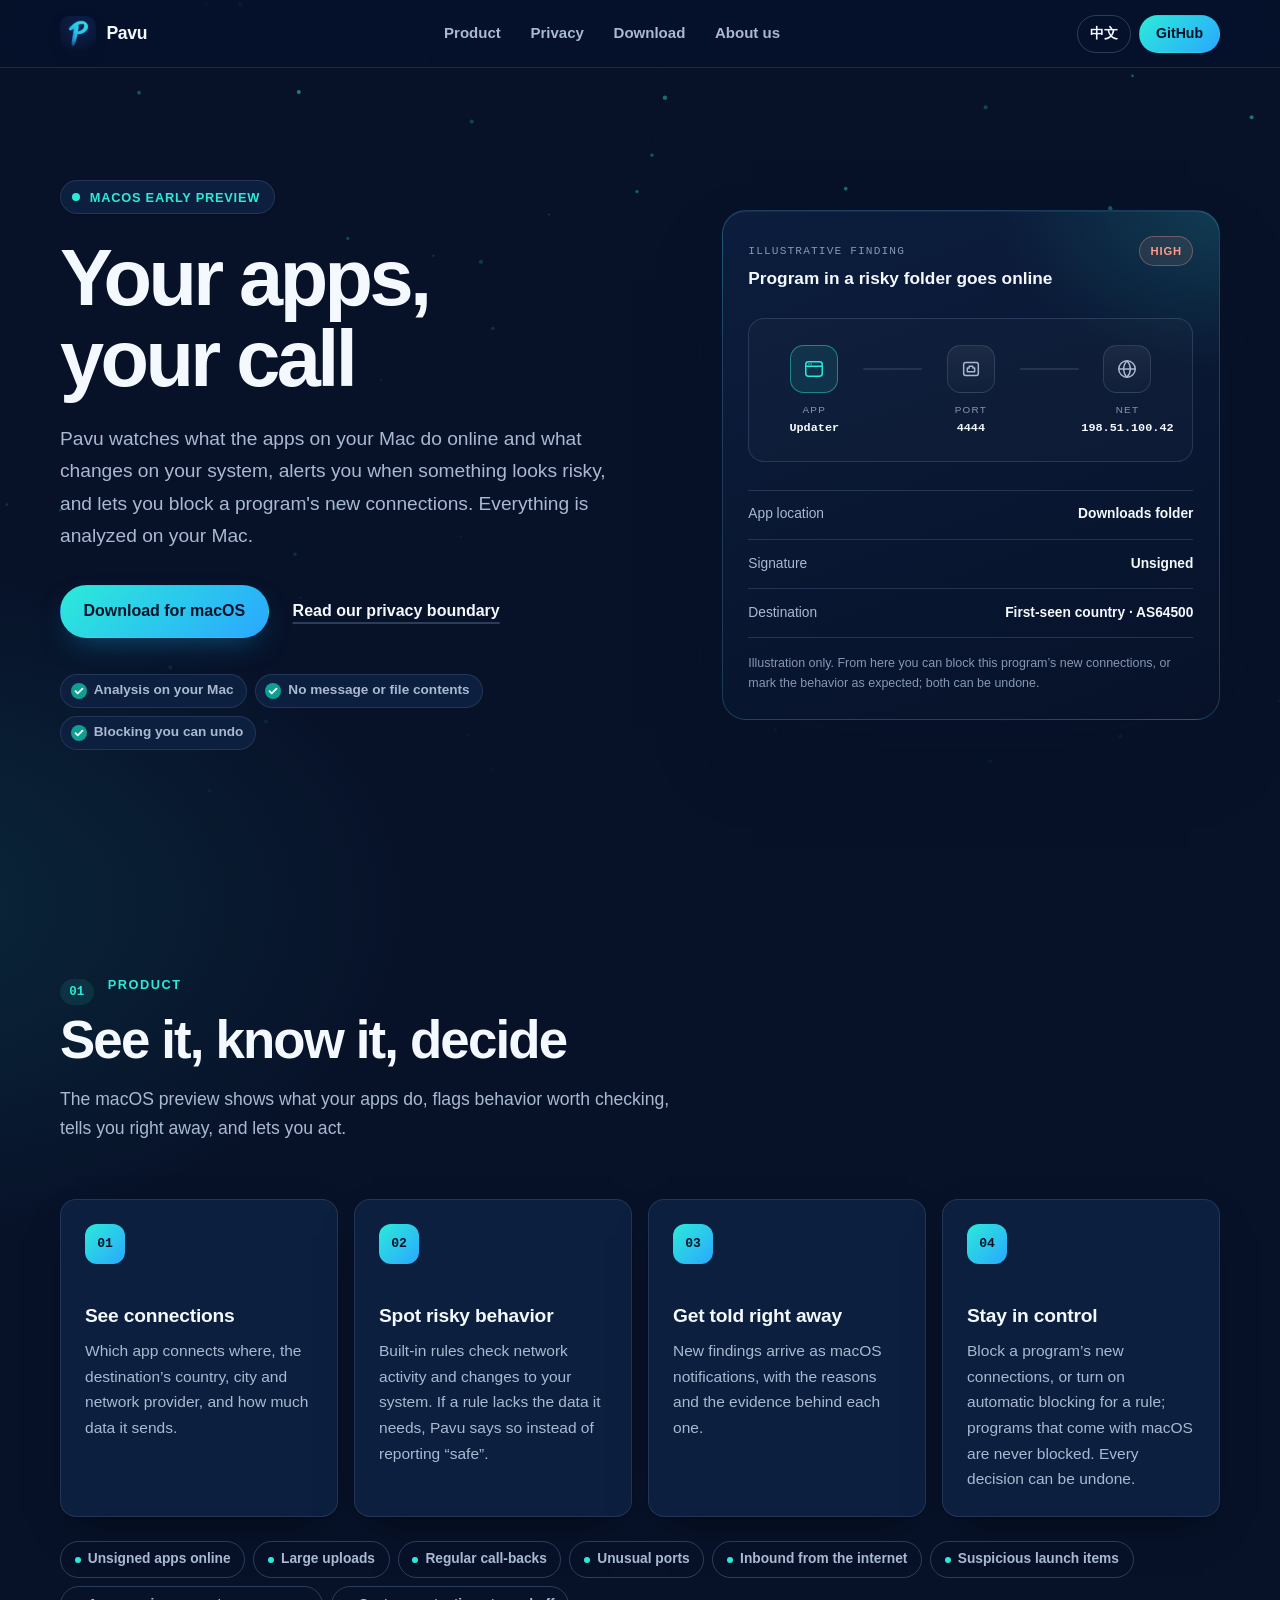
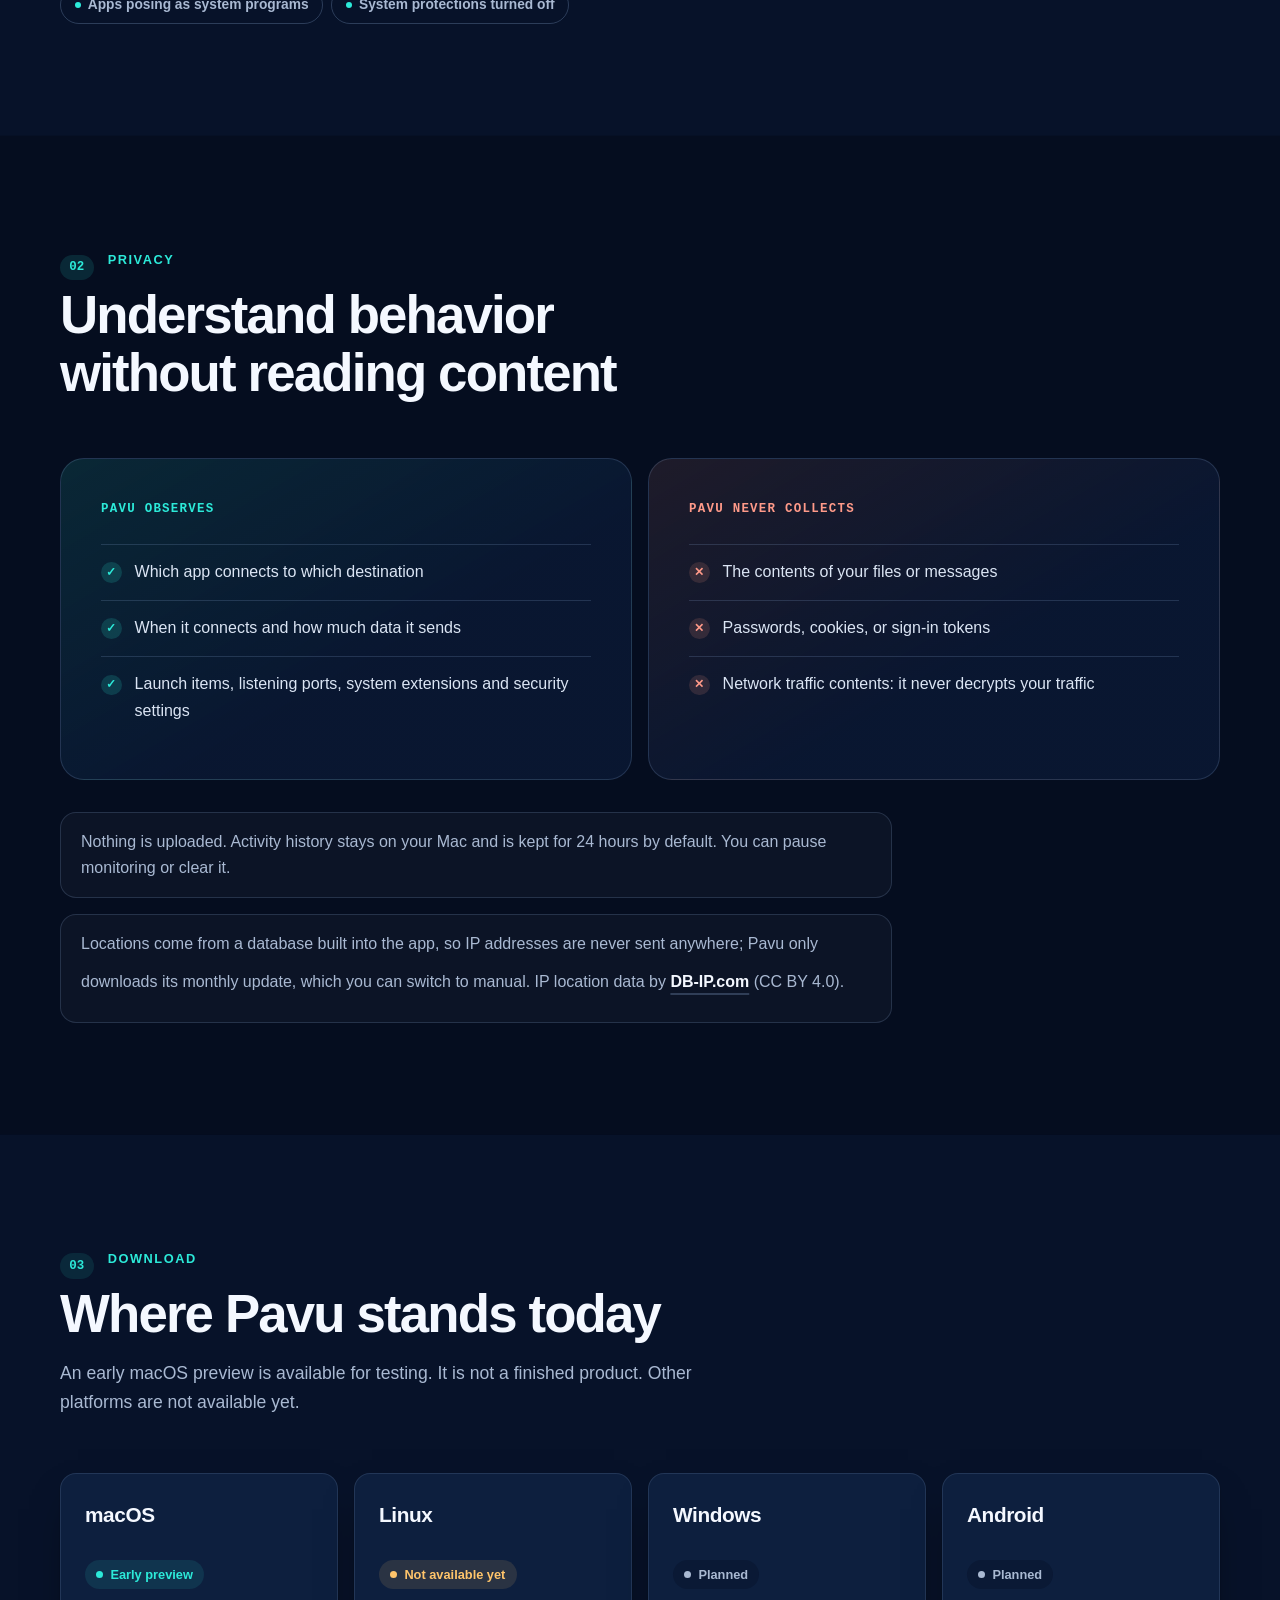
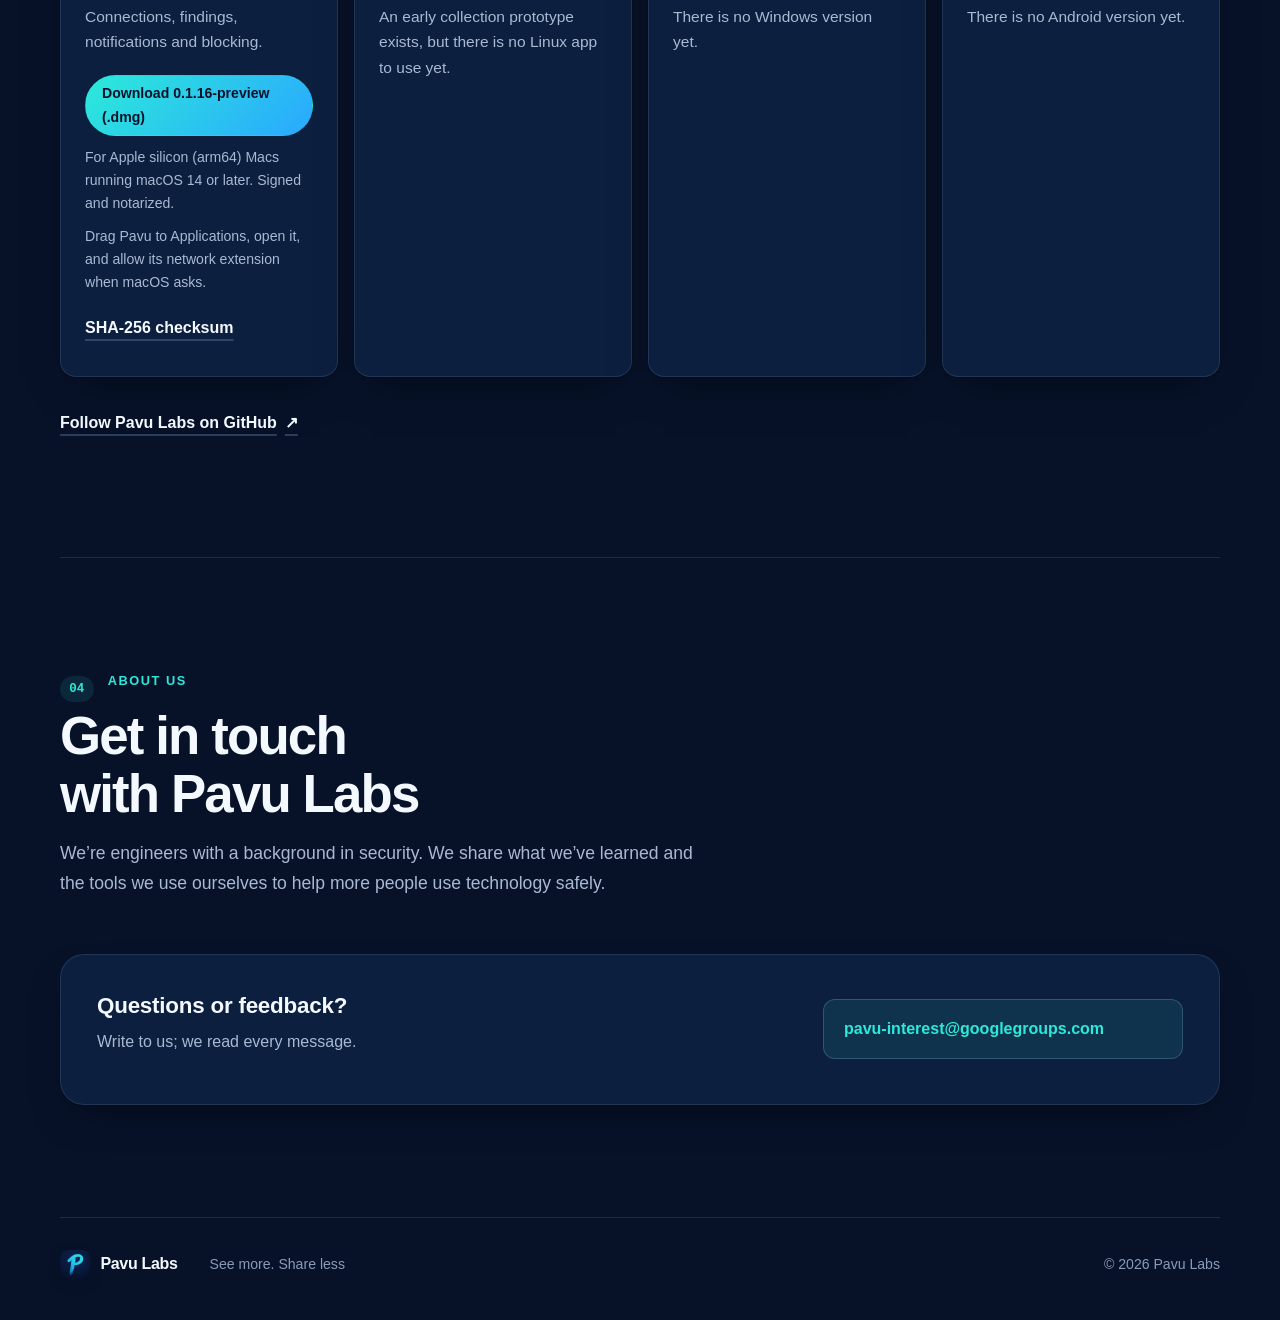
==== commit b89188f2: "chore: move the canonical domain to pavu.org Co-Authored-By: Claude Opus 5.5 <noreply@anthropic.com>" ====
--- a/index.html
+++ b/index.html
@@ -9,8 +9,8 @@
       content="Pavu watches what the apps on your Mac do online, alerts you to risky behavior, and lets you block a program's new connections. Analysis stays on your Mac."
     />
     <title>Pavu — Local-first application security</title>
-    <link rel="canonical" href="https://pavu.cn/" />
-    <meta property="og:url" content="https://pavu.cn/" />
+    <link rel="canonical" href="https://pavu.org/" />
+    <meta property="og:url" content="https://pavu.org/" />
     <link rel="icon" type="image/png" href="assets/pavu-brush-favicon.png" />
     <link rel="stylesheet" href="styles.css?v=20261020" />
     <script defer src="app.js"></script>
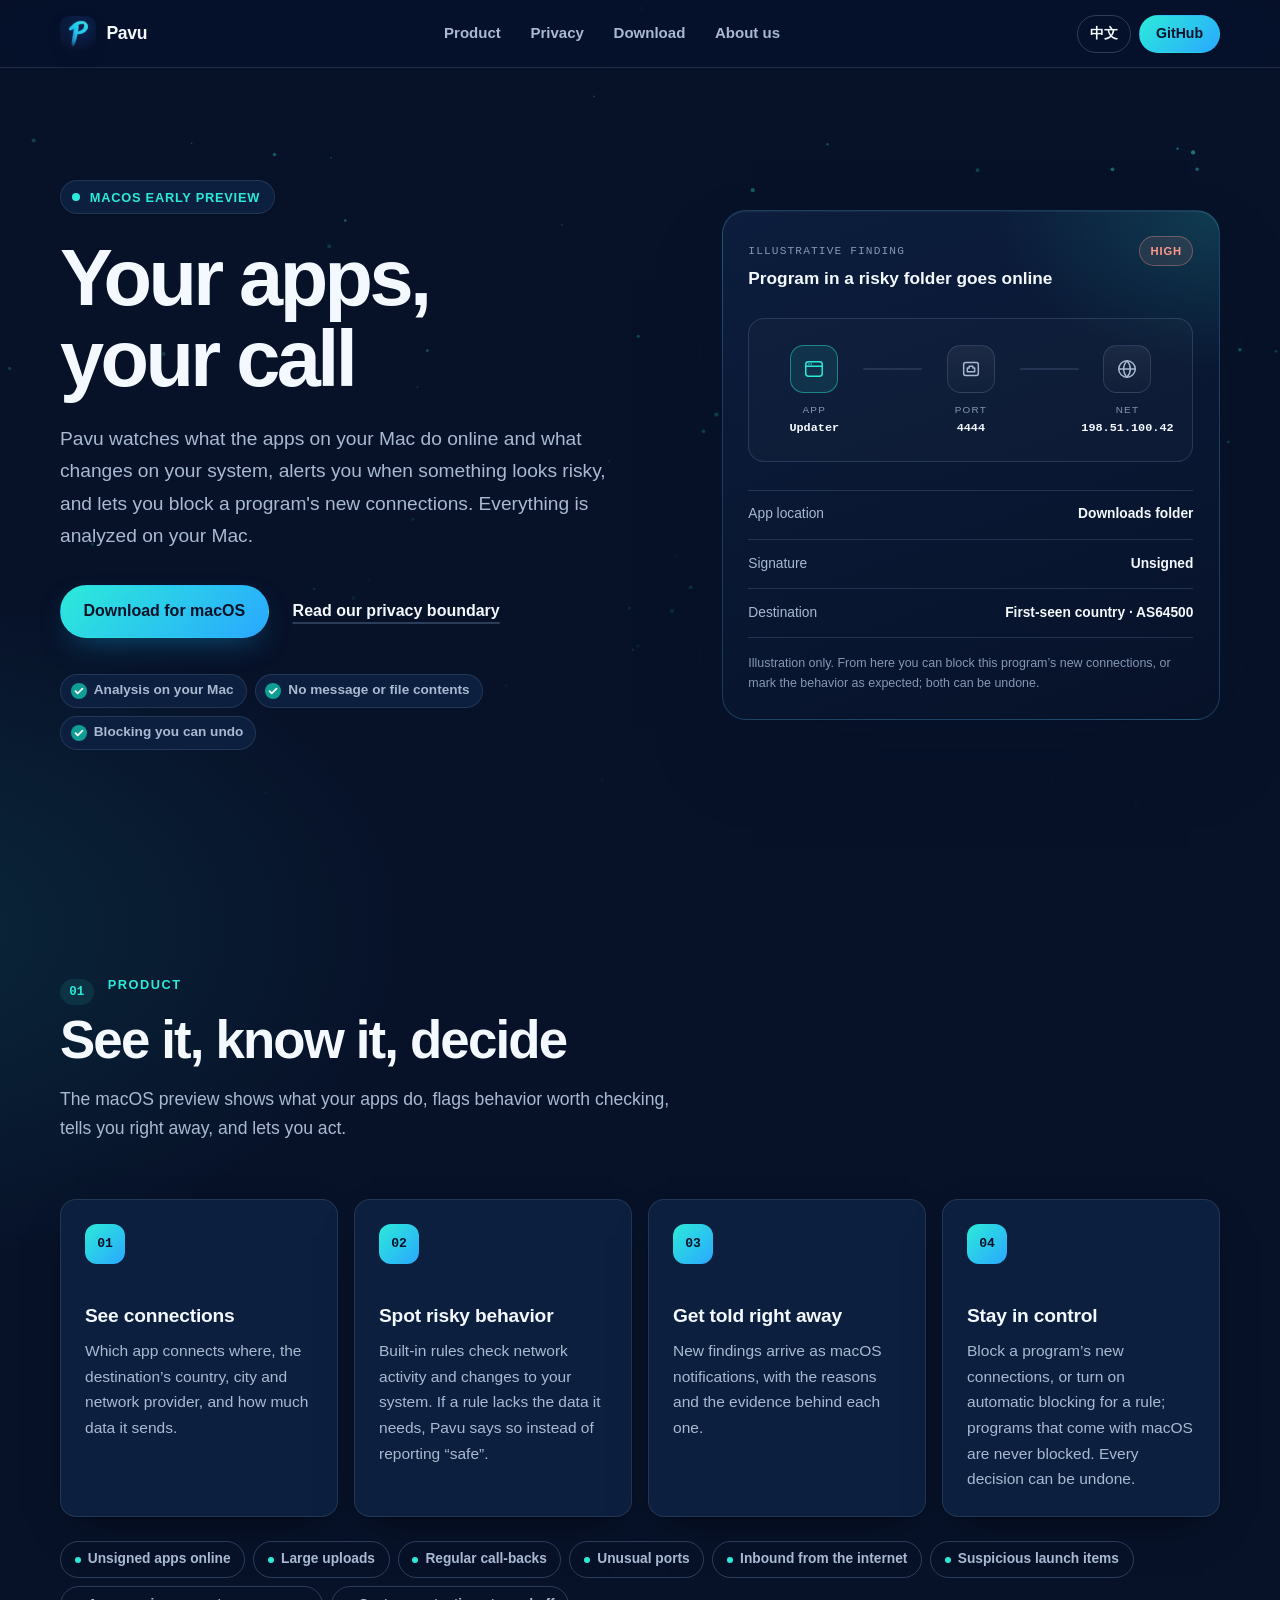
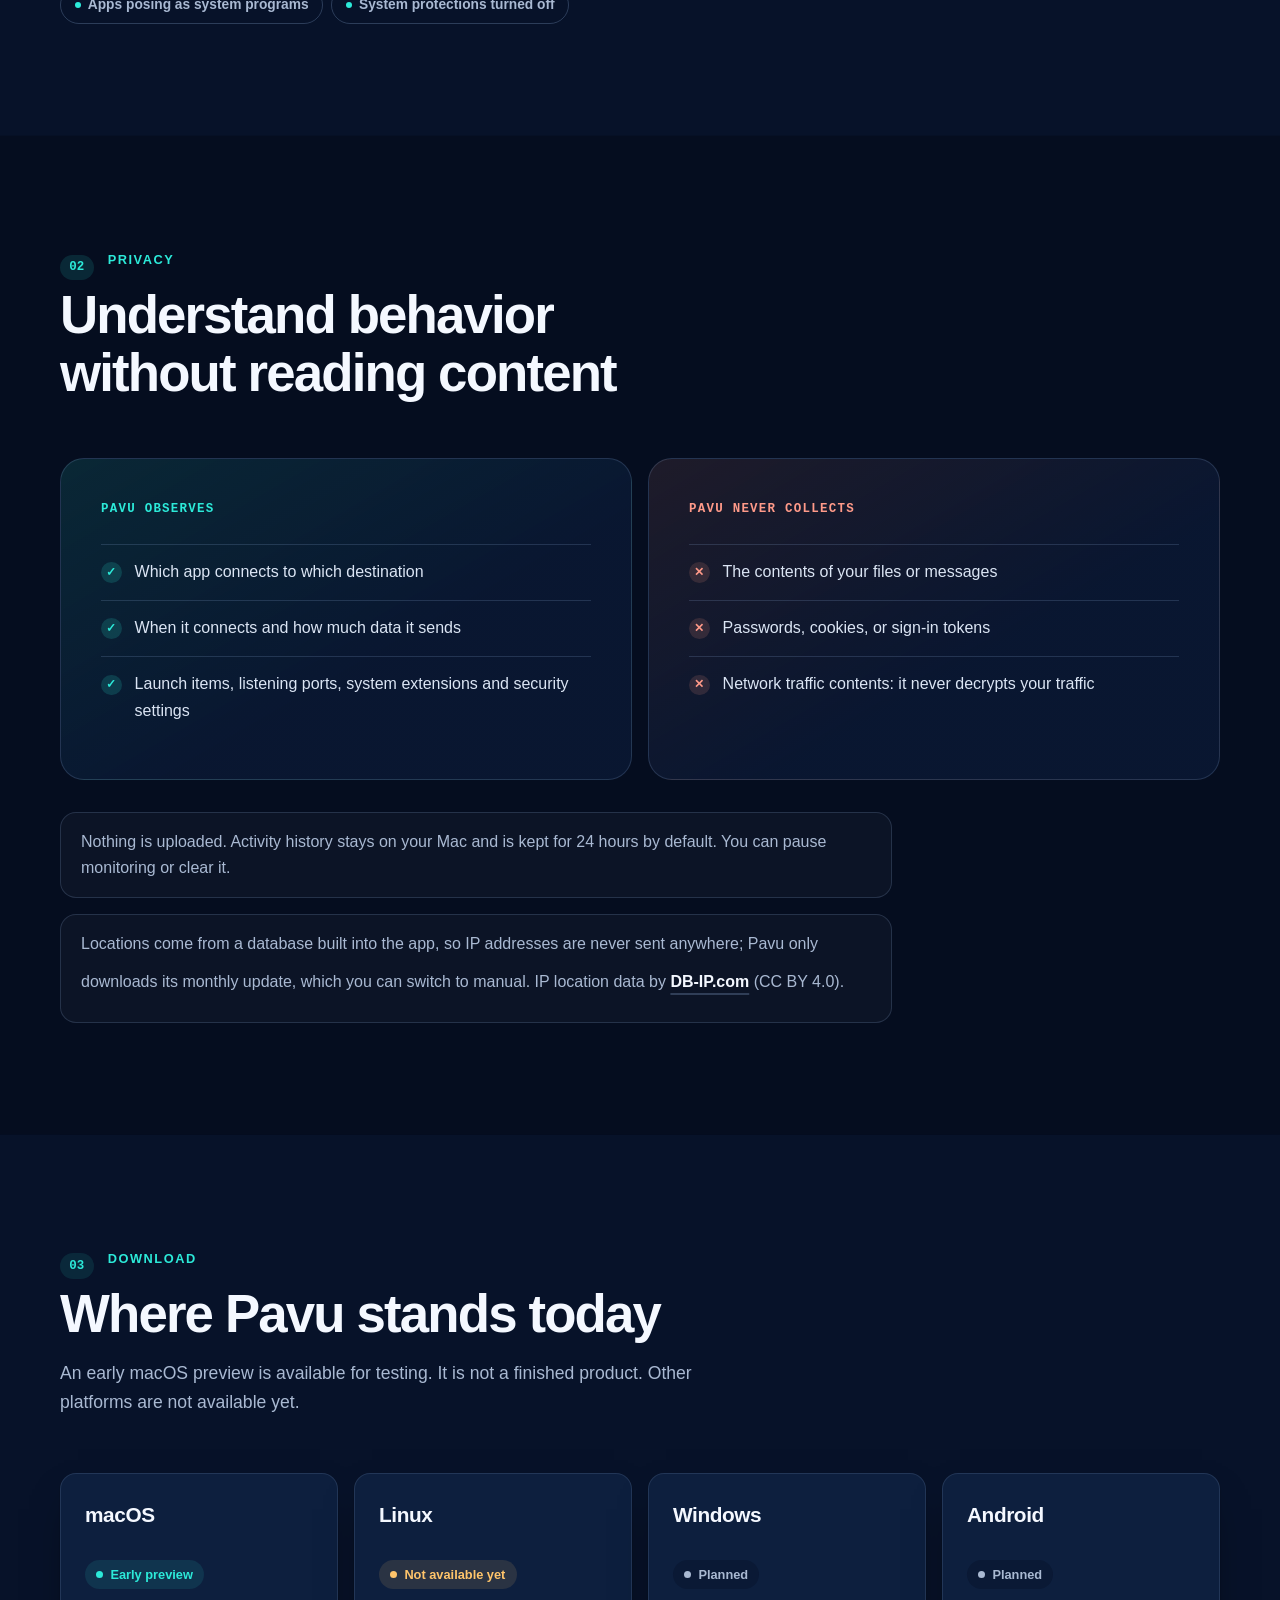
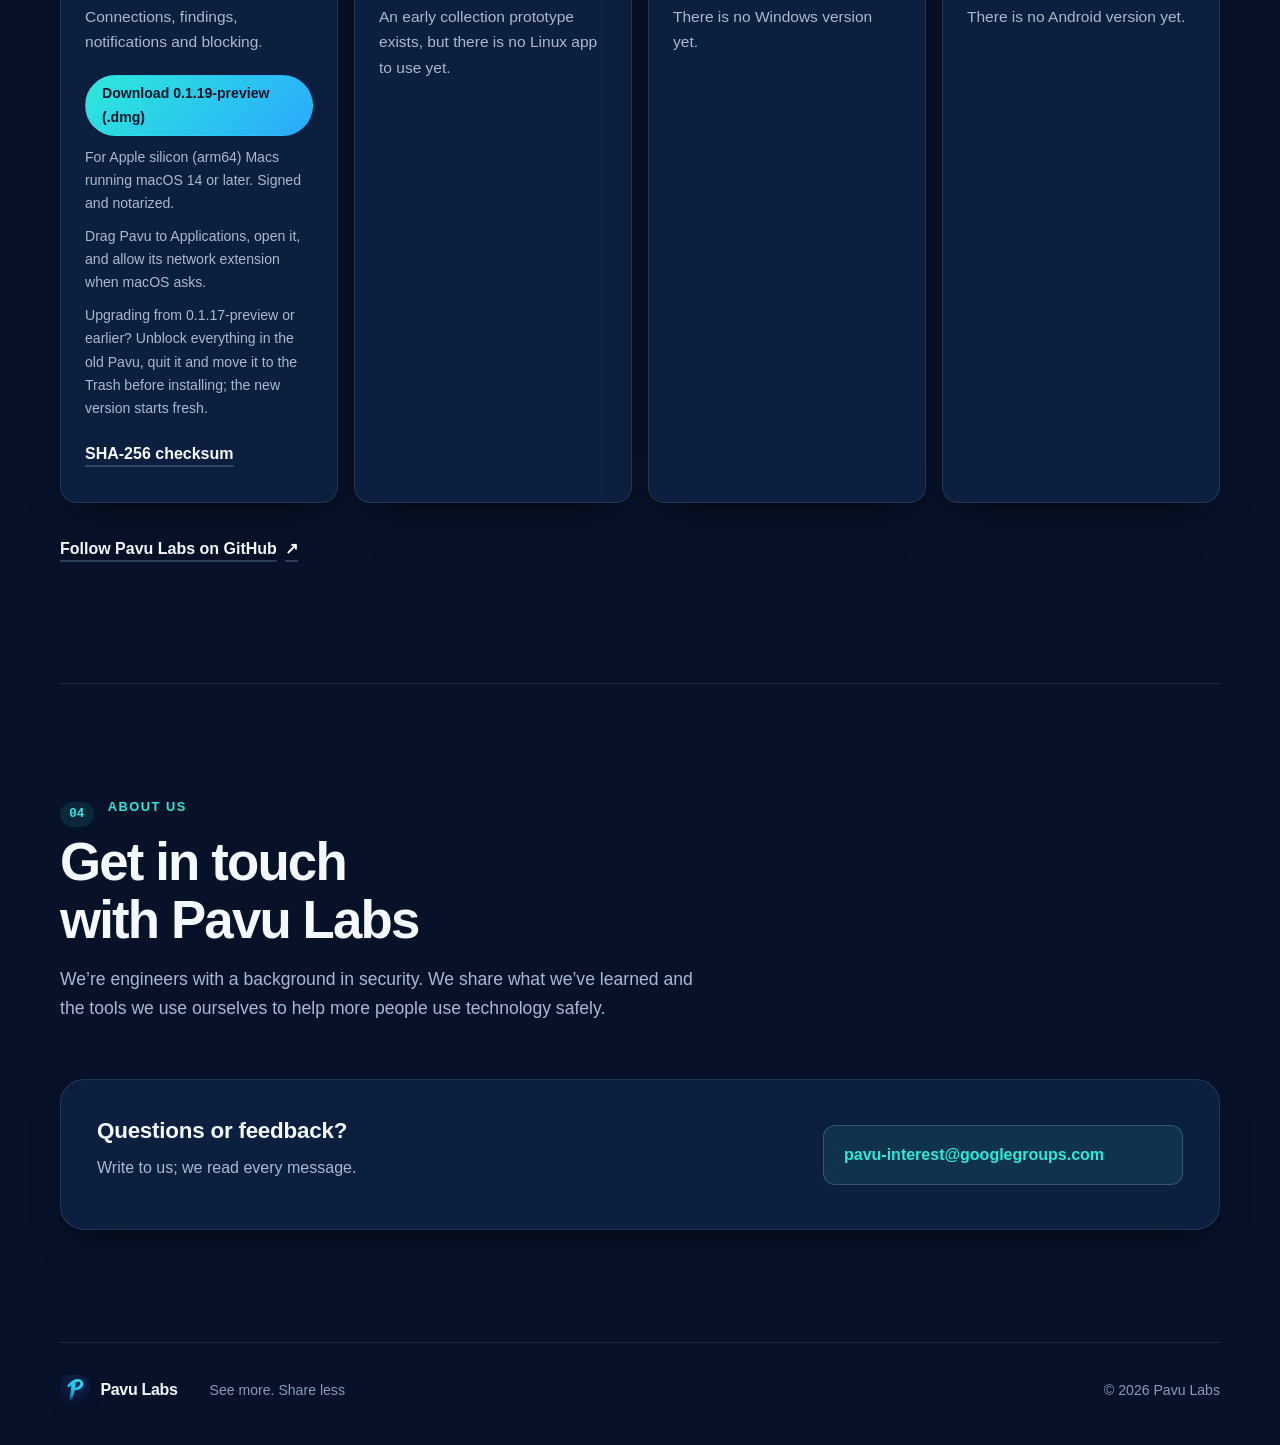
==== commit 49b2c4ea: "feat: offer 0.1.19-preview and note the upgrade from cn.pavu builds 0.1.18-preview changed the bundl" ====
--- a/index.html
+++ b/index.html
@@ -192,10 +192,11 @@
             <strong data-en="Early preview" data-zh="早期预览版">Early preview</strong>
             <p data-en="Connections, findings, notifications and blocking." data-zh="联网活动、风险发现、通知和阻断。">Connections, findings, notifications and blocking.</p>
             <div class="platform-download">
-              <a class="button button-small" href="downloads/Pavu-0.1.16-preview-arm64.dmg" download data-en="Download 0.1.16-preview (.dmg)" data-zh="下载 0.1.16-preview（.dmg）">Download 0.1.16-preview (.dmg)</a>
+              <a class="button button-small" href="downloads/Pavu-0.1.19-preview-arm64.dmg" download data-en="Download 0.1.19-preview (.dmg)" data-zh="下载 0.1.19-preview（.dmg）">Download 0.1.19-preview (.dmg)</a>
               <p data-en="For Apple silicon (arm64) Macs running macOS 14 or later. Signed and notarized." data-zh="适用于搭载 Apple 芯片（arm64）、运行 macOS 14 或更高版本的 Mac。已签名并通过 Apple 公证。">For Apple silicon (arm64) Macs running macOS 14 or later. Signed and notarized.</p>
               <p data-en="Drag Pavu to Applications, open it, and allow its network extension when macOS asks." data-zh="将 Pavu 拖到“应用程序”文件夹后打开，并在 macOS 提示时允许它的网络扩展。">Drag Pavu to Applications, open it, and allow its network extension when macOS asks.</p>
-              <a class="text-link" href="downloads/Pavu-0.1.16-preview-arm64.dmg.sha256" data-en="SHA-256 checksum" data-zh="SHA-256 校验值">SHA-256 checksum</a>
+              <p data-en="Upgrading from 0.1.17-preview or earlier? Unblock everything in the old Pavu, quit it and move it to the Trash before installing; the new version starts fresh." data-zh="从 0.1.17-preview 或更早版本升级：安装前先在旧版 Pavu 中解除所有阻断，退出后将其移到废纸篓；新版不会沿用旧版的数据和设置。">Upgrading from 0.1.17-preview or earlier? Unblock everything in the old Pavu, quit it and move it to the Trash before installing; the new version starts fresh.</p>
+              <a class="text-link" href="downloads/Pavu-0.1.19-preview-arm64.dmg.sha256" data-en="SHA-256 checksum" data-zh="SHA-256 校验值">SHA-256 checksum</a>
             </div>
           </article>
           <article>
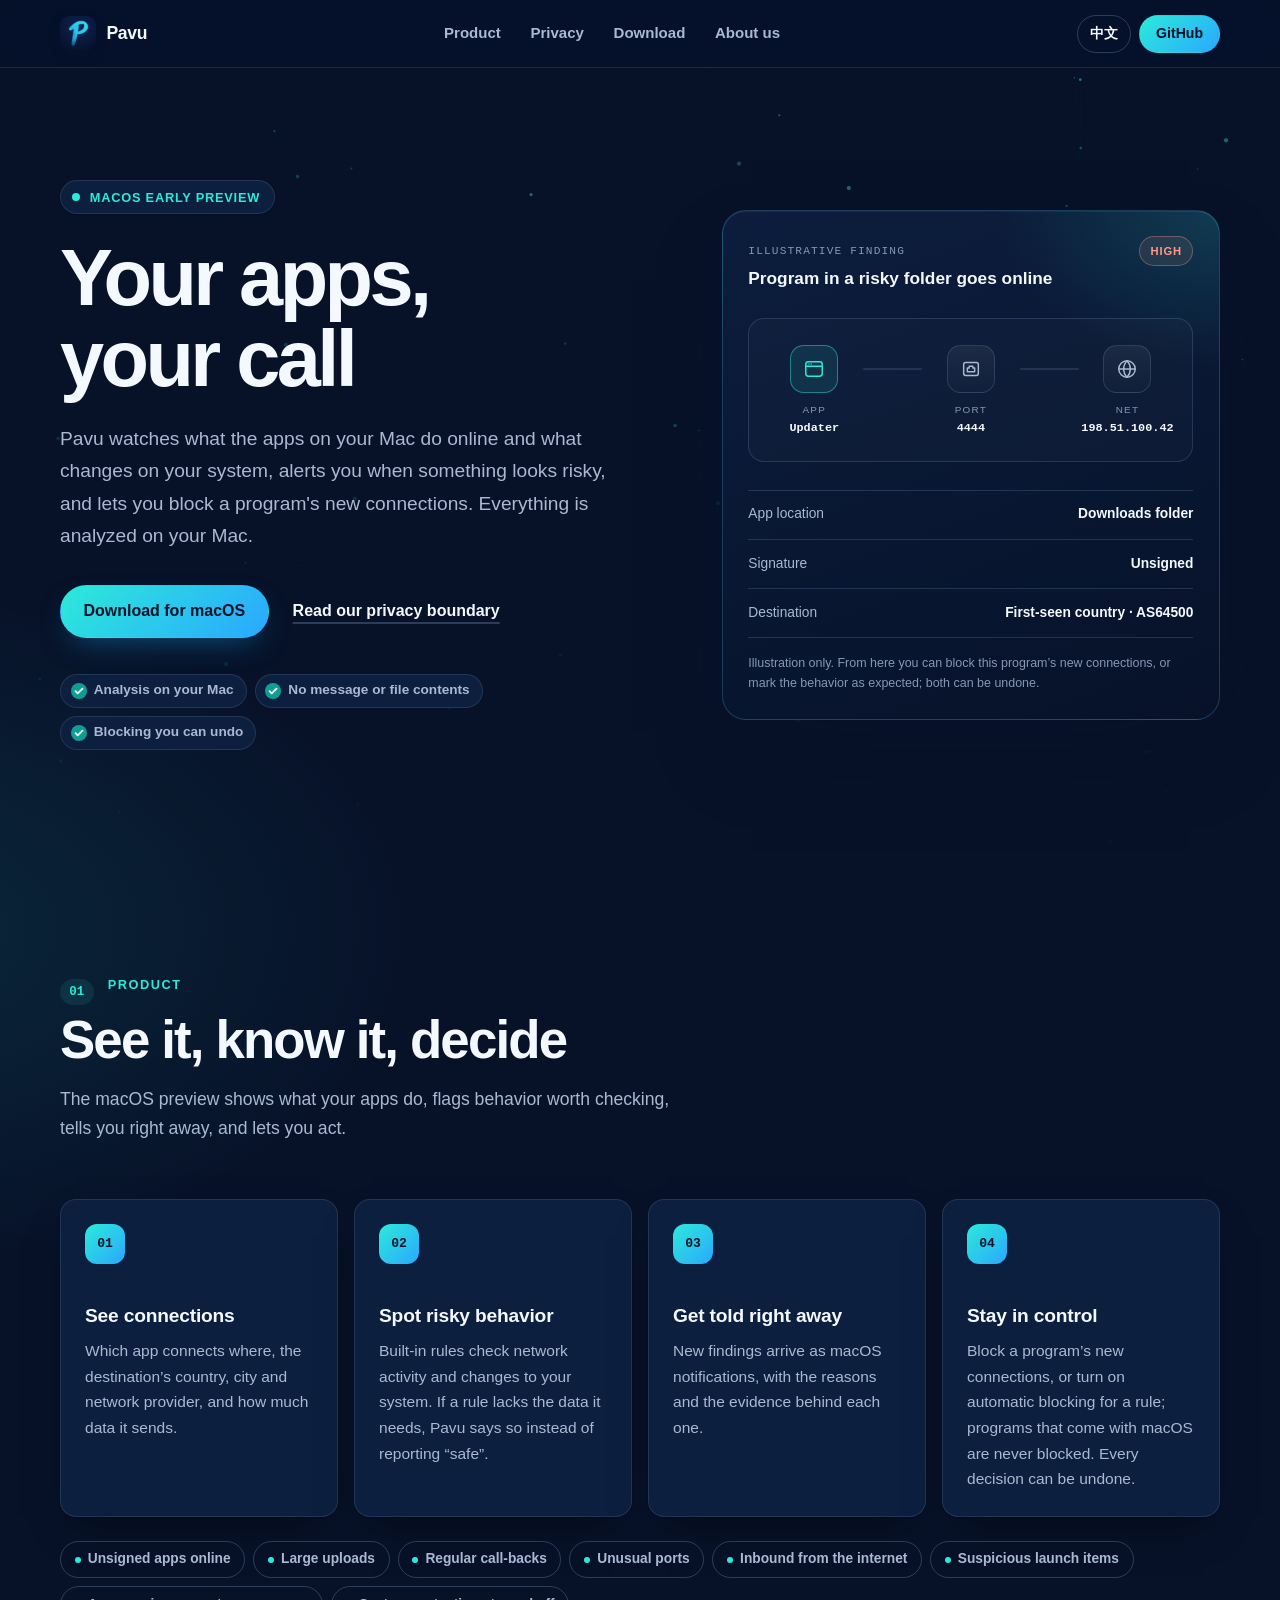
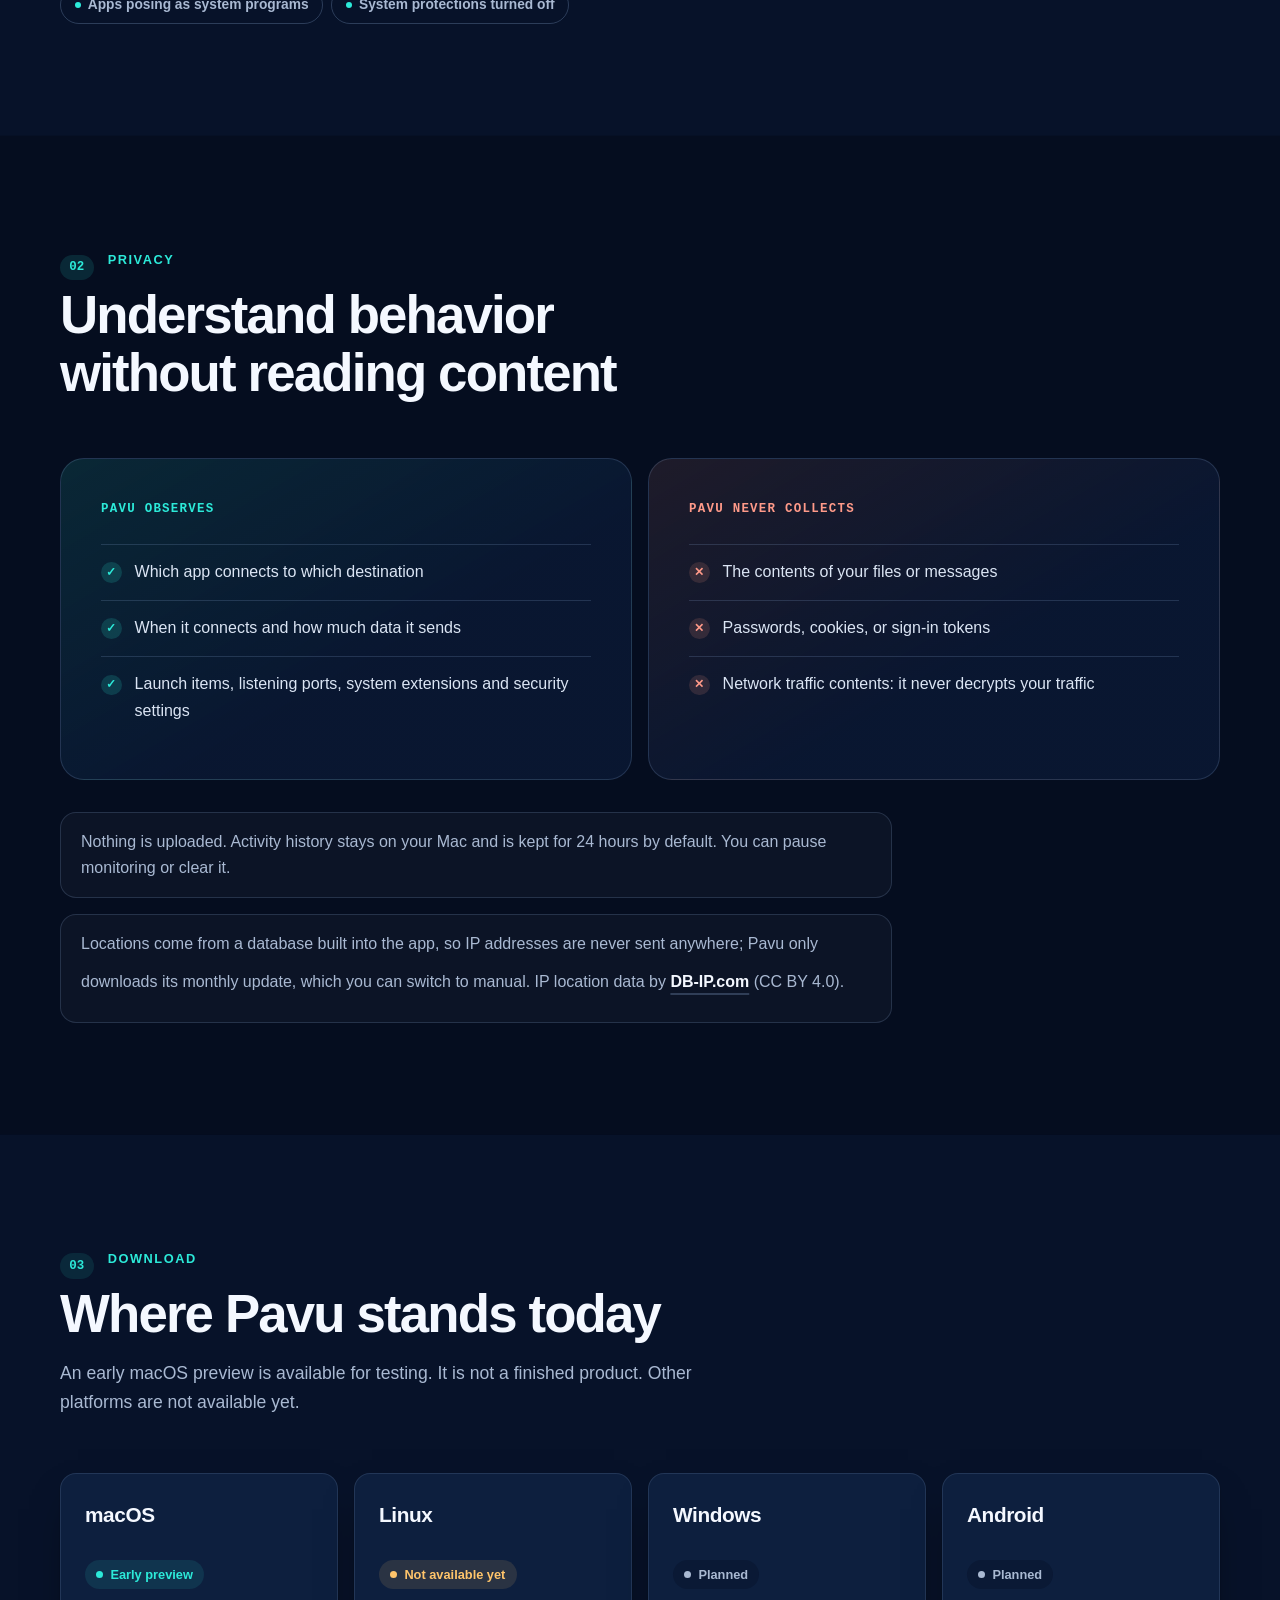
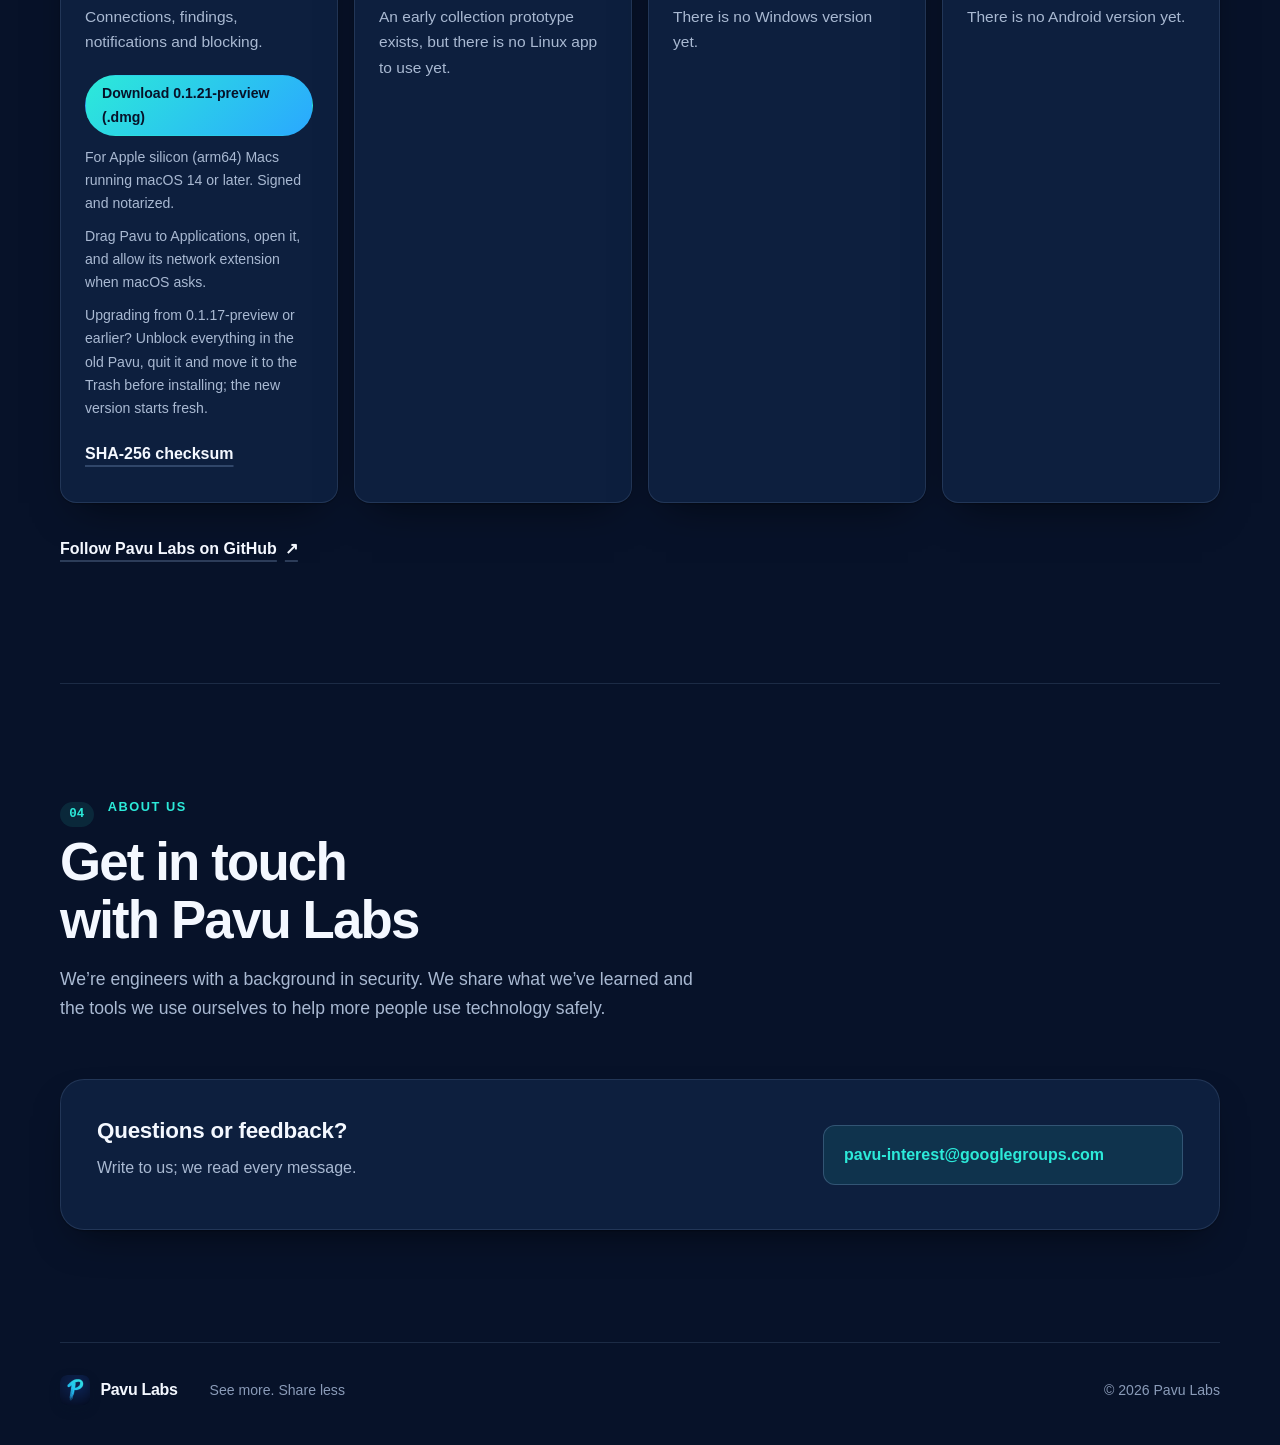
==== commit 74a8b2ec: "feat: offer 0.1.21-preview Co-Authored-By: Claude Opus 5.5 <noreply@anthropic.com> Claude-Session: h" ====
--- a/index.html
+++ b/index.html
@@ -192,11 +192,11 @@
             <strong data-en="Early preview" data-zh="早期预览版">Early preview</strong>
             <p data-en="Connections, findings, notifications and blocking." data-zh="联网活动、风险发现、通知和阻断。">Connections, findings, notifications and blocking.</p>
             <div class="platform-download">
-              <a class="button button-small" href="downloads/Pavu-0.1.19-preview-arm64.dmg" download data-en="Download 0.1.19-preview (.dmg)" data-zh="下载 0.1.19-preview（.dmg）">Download 0.1.19-preview (.dmg)</a>
+              <a class="button button-small" href="downloads/Pavu-0.1.21-preview-arm64.dmg" download data-en="Download 0.1.21-preview (.dmg)" data-zh="下载 0.1.21-preview（.dmg）">Download 0.1.21-preview (.dmg)</a>
               <p data-en="For Apple silicon (arm64) Macs running macOS 14 or later. Signed and notarized." data-zh="适用于搭载 Apple 芯片（arm64）、运行 macOS 14 或更高版本的 Mac。已签名并通过 Apple 公证。">For Apple silicon (arm64) Macs running macOS 14 or later. Signed and notarized.</p>
               <p data-en="Drag Pavu to Applications, open it, and allow its network extension when macOS asks." data-zh="将 Pavu 拖到“应用程序”文件夹后打开，并在 macOS 提示时允许它的网络扩展。">Drag Pavu to Applications, open it, and allow its network extension when macOS asks.</p>
               <p data-en="Upgrading from 0.1.17-preview or earlier? Unblock everything in the old Pavu, quit it and move it to the Trash before installing; the new version starts fresh." data-zh="从 0.1.17-preview 或更早版本升级：安装前先在旧版 Pavu 中解除所有阻断，退出后将其移到废纸篓；新版不会沿用旧版的数据和设置。">Upgrading from 0.1.17-preview or earlier? Unblock everything in the old Pavu, quit it and move it to the Trash before installing; the new version starts fresh.</p>
-              <a class="text-link" href="downloads/Pavu-0.1.19-preview-arm64.dmg.sha256" data-en="SHA-256 checksum" data-zh="SHA-256 校验值">SHA-256 checksum</a>
+              <a class="text-link" href="downloads/Pavu-0.1.21-preview-arm64.dmg.sha256" data-en="SHA-256 checksum" data-zh="SHA-256 校验值">SHA-256 checksum</a>
             </div>
           </article>
           <article>
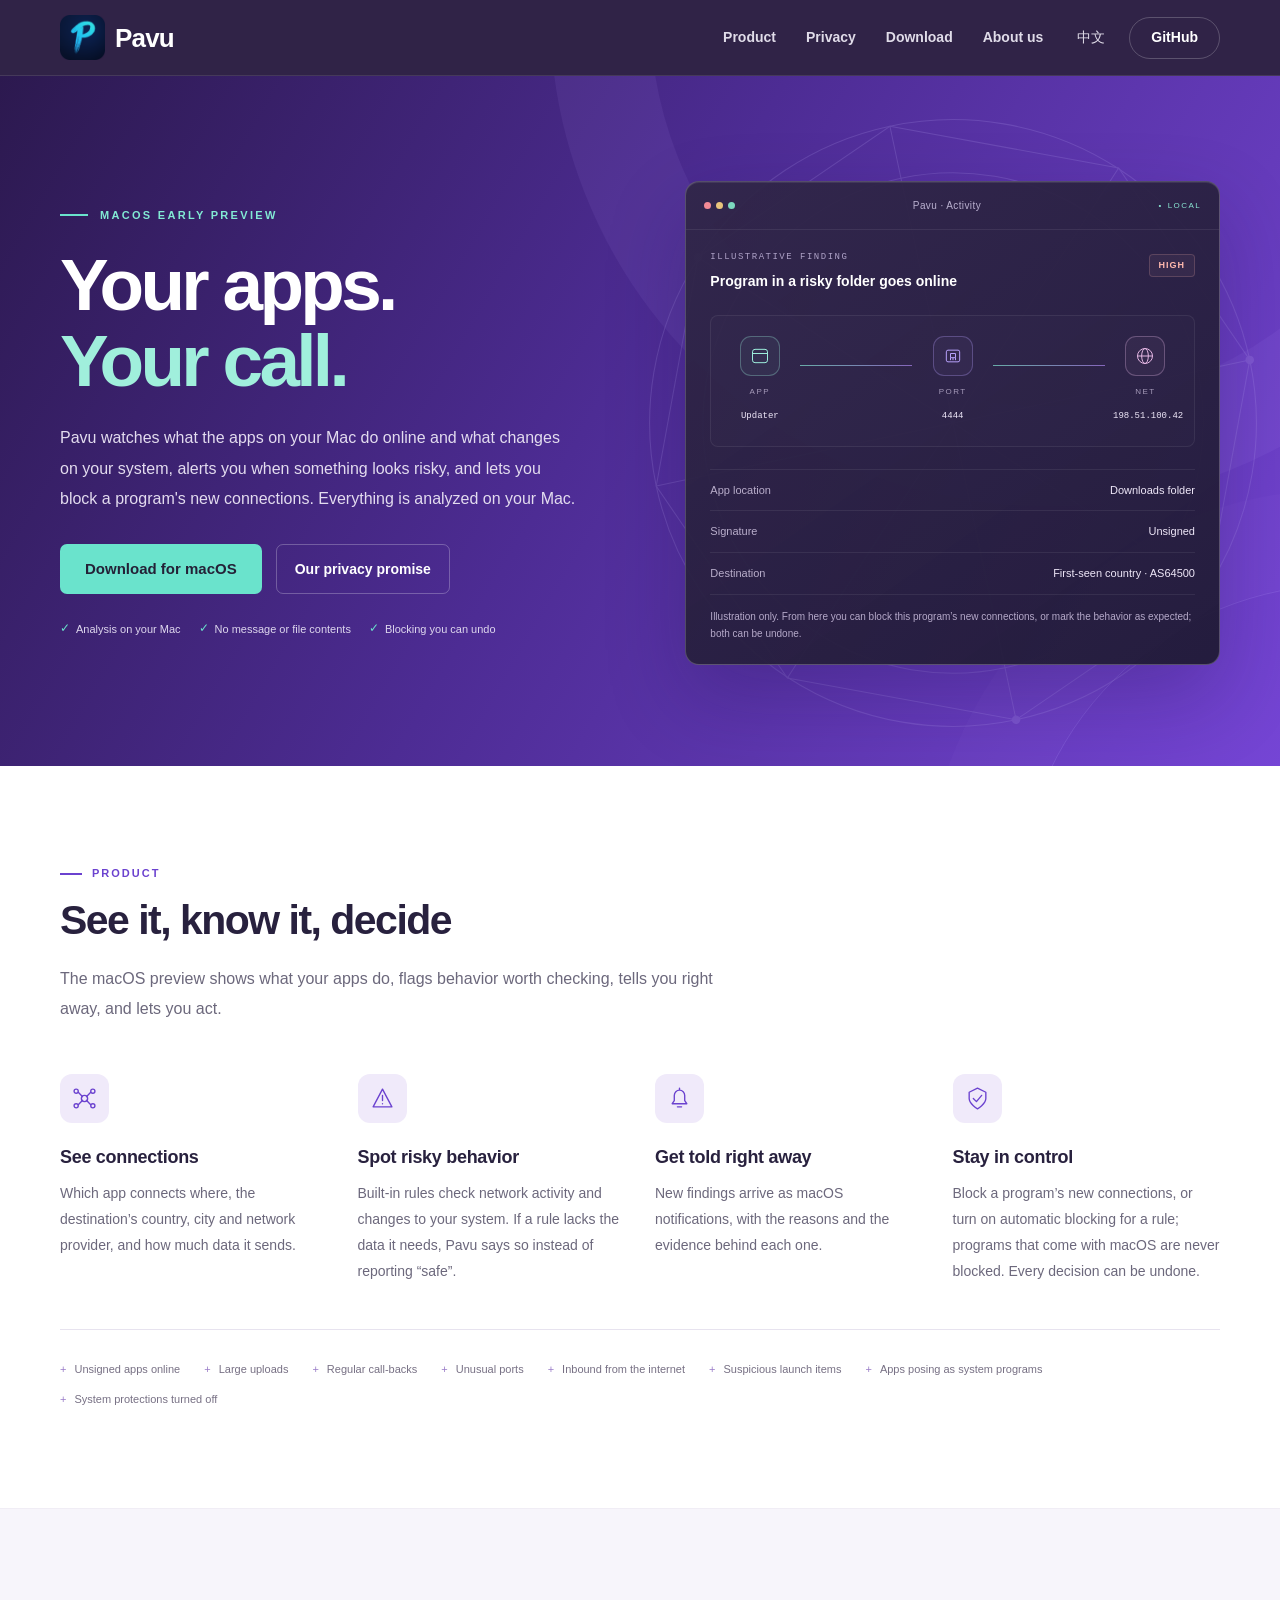
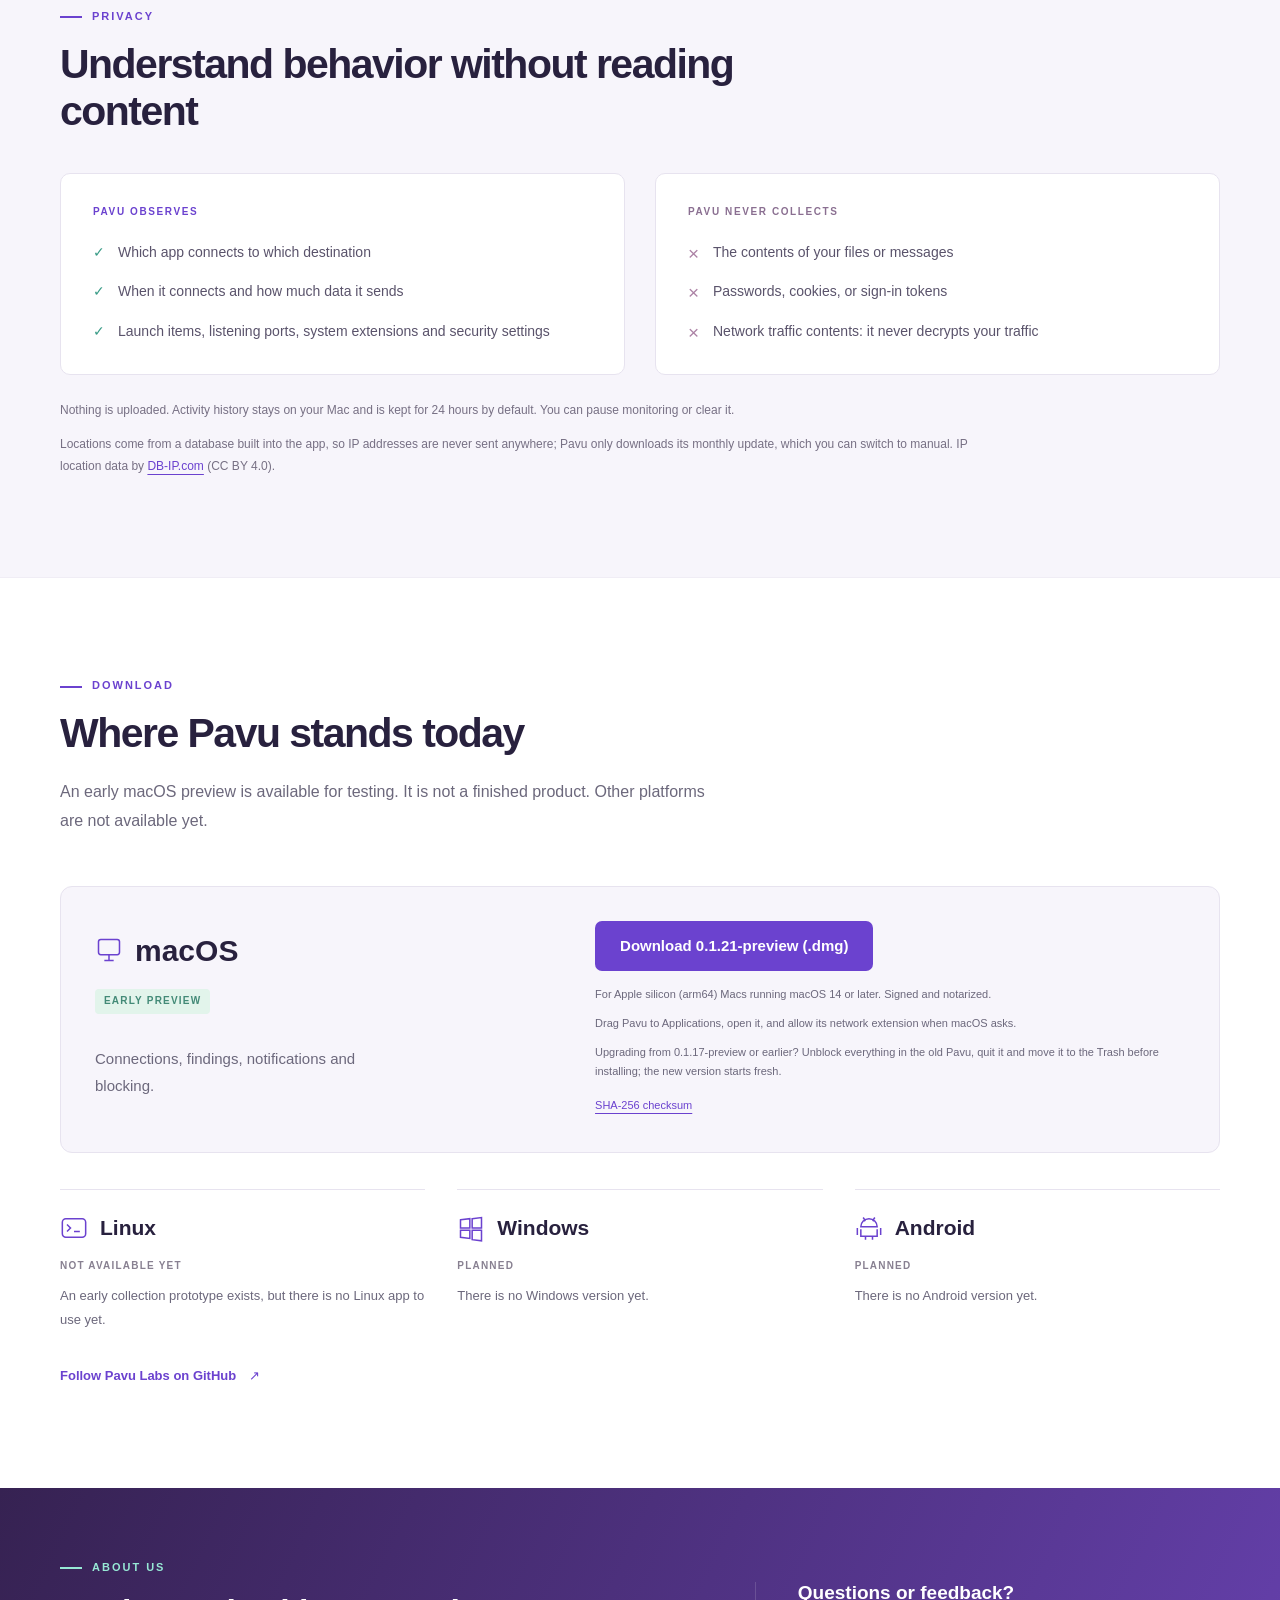
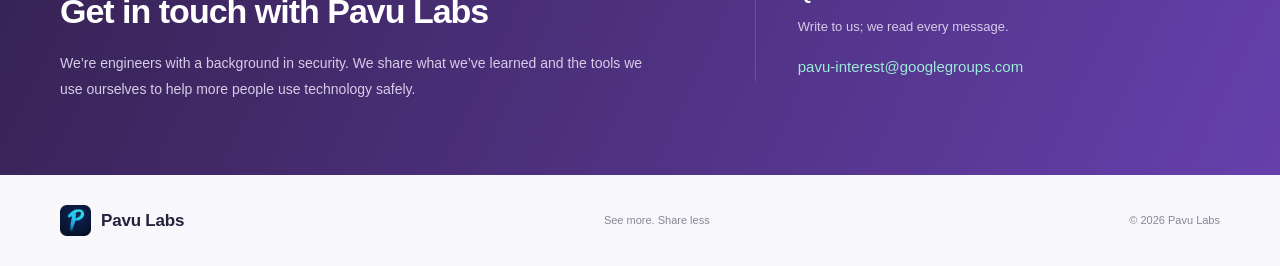
==== commit 6d8c9a76: "style: promote reviewed Speedle-inspired redesign to homepage" ====
--- a/index.html
+++ b/index.html
@@ -3,7 +3,7 @@
   <head>
     <meta charset="utf-8" />
     <meta name="viewport" content="width=device-width, initial-scale=1" />
-    <meta name="theme-color" content="#071229" />
+    <meta name="theme-color" content="#302347" />
     <meta
       name="description"
       content="Pavu watches what the apps on your Mac do online, alerts you to risky behavior, and lets you block a program's new connections. Analysis stays on your Mac."
@@ -12,11 +12,10 @@
     <link rel="canonical" href="https://pavu.org/" />
     <meta property="og:url" content="https://pavu.org/" />
     <link rel="icon" type="image/png" href="assets/pavu-brush-favicon.png" />
-    <link rel="stylesheet" href="styles.css?v=20261020" />
-    <script defer src="app.js"></script>
+    <link rel="stylesheet" href="styles.css?v=20261101" />
+    <script defer src="app.js?v=20261101"></script>
   </head>
   <body>
-    <canvas class="network-background" aria-hidden="true"></canvas>
     <a class="skip-link" href="#main" data-en="Skip to content" data-zh="跳到正文">Skip to content</a>
 
     <header class="site-header">
@@ -24,13 +23,14 @@
         <img src="assets/pavu-brush-icon.png" alt="" width="40" height="40" />
         <span>Pavu</span>
       </a>
-      <nav aria-label="Primary navigation">
+      <nav id="primary-navigation" aria-label="Primary navigation">
         <a href="#product" data-en="Product" data-zh="产品">Product</a>
         <a href="#privacy" data-en="Privacy" data-zh="隐私">Privacy</a>
         <a href="#download" data-en="Download" data-zh="下载">Download</a>
         <a href="#about" data-en="About us" data-zh="关于我们">About us</a>
       </nav>
       <div class="header-actions">
+        <button class="menu-button" type="button" aria-label="Open navigation" aria-controls="primary-navigation" aria-expanded="false"><span></span><span></span><span></span></button>
         <button class="language-button" type="button" aria-label="Switch language">中文</button>
         <a class="button button-small" href="https://github.com/pavulabs" rel="noreferrer">GitHub</a>
       </div>
@@ -43,13 +43,13 @@
             <span class="pulse" aria-hidden="true"></span>
             <span data-en="macOS early preview" data-zh="macOS 早期预览版">macOS early preview</span>
           </div>
-          <h1 data-en="Your apps, your call" data-zh="你的应用，你说了算">Your apps, your call</h1>
+          <h1><span data-en="Your apps." data-zh="你的应用，">Your apps.</span><span data-en="Your call." data-zh="你说了算。">Your call.</span></h1>
           <p class="hero-lede" data-en="Pavu watches what the apps on your Mac do online and what changes on your system, alerts you when something looks risky, and lets you block a program's new connections. Everything is analyzed on your Mac." data-zh="Pavu 监测 Mac 上各个应用的联网活动和系统变化，发现风险时提醒你，并可以阻断某个程序的新连接。所有分析都在你的 Mac 本机完成。">
             Pavu watches what the apps on your Mac do online and what changes on your system, alerts you when something looks risky, and lets you block a program's new connections. Everything is analyzed on your Mac.
           </p>
           <div class="hero-actions">
             <a class="button" href="#download" data-en="Download for macOS" data-zh="下载 macOS 版">Download for macOS</a>
-            <a class="text-link" href="#privacy" data-en="Read our privacy boundary" data-zh="查看隐私边界">Read our privacy boundary</a>
+            <a class="text-link" href="#privacy" data-en="Our privacy promise" data-zh="我们的隐私承诺">Our privacy promise</a>
           </div>
           <ul class="trust-list" aria-label="Product principles">
             <li data-en="Analysis on your Mac" data-zh="在 Mac 本机分析">Analysis on your Mac</li>
@@ -58,7 +58,10 @@
           </ul>
         </div>
 
+        <div class="hero-visual">
+        <svg class="hero-network" viewBox="0 0 620 620" aria-hidden="true"><g fill="none" stroke="currentColor"><circle cx="310" cy="310" r="285"/><circle cx="310" cy="310" r="235"/><path d="M25 310H595M310 25V595M108 108L512 512M108 512L512 108"/><path d="M310 25 512 108 595 310 512 512 310 595 108 512 25 310 108 108Z"/></g><g fill="currentColor"><circle cx="108" cy="108" r="4"/><circle cx="595" cy="310" r="4"/><circle cx="310" cy="595" r="4"/></g></svg>
         <div class="signal-console" role="group" aria-label="Illustrative Pavu security finding">
+          <div class="console-window-bar" aria-hidden="true"><span class="window-dots"><i></i><i></i><i></i></span><span>Pavu · Activity</span><span class="local-badge">LOCAL</span></div>
           <div class="console-topbar">
             <div>
               <span class="console-kicker" data-en="ILLUSTRATIVE FINDING" data-zh="风险发现示意">ILLUSTRATIVE FINDING</span>
@@ -69,17 +72,17 @@
 
           <div class="flow-map" aria-hidden="true">
             <div class="flow-node app-node">
-              <span class="node-icon">A</span>
+              <span class="node-icon"><svg viewBox="0 0 24 24" aria-hidden="true"><rect x="3" y="4" width="18" height="16" rx="3"/><path d="M3 9h18M7 6.5h.01M10 6.5h.01"/></svg></span>
               <div><small data-en="APP" data-zh="应用">APP</small><b>Updater</b></div>
             </div>
             <span class="flow-line"></span>
             <div class="flow-node file-node port-node">
-              <span class="node-icon">P</span>
+              <span class="node-icon"><svg viewBox="0 0 24 24" aria-hidden="true"><rect x="4" y="5" width="16" height="14" rx="2"/><path d="M9 9h6v5H9zM9 14v3m3-3v3m3-3v3"/></svg></span>
               <div><small data-en="PORT" data-zh="端口">PORT</small><b>4444</b></div>
             </div>
             <span class="flow-line"></span>
             <div class="flow-node net-node">
-              <span class="node-icon">N</span>
+              <span class="node-icon"><svg viewBox="0 0 24 24" aria-hidden="true"><circle cx="12" cy="12" r="9"/><ellipse cx="12" cy="12" rx="4" ry="9"/><path d="M3 12h18"/></svg></span>
               <div><small data-en="NET" data-zh="网络">NET</small><b>198.51.100.42</b></div>
             </div>
           </div>
@@ -91,6 +94,7 @@
           </div>
 
           <p class="console-note" data-en="Illustration only. From here you can block this program’s new connections, or mark the behavior as expected; both can be undone." data-zh="仅为示意。你可以在这里禁止该程序新建连接，或认可这是预期行为；两者都可以撤销。">Illustration only. From here you can block this program’s new connections, or mark the behavior as expected; both can be undone.</p>
+        </div>
         </div>
       </section>
 
@@ -108,22 +112,22 @@
 
         <div class="feature-grid">
           <article>
-            <span class="feature-number">01</span>
+            <span class="feature-icon"><svg viewBox="0 0 24 24" aria-hidden="true"><circle cx="12" cy="12" r="3"/><circle cx="4" cy="5" r="2"/><circle cx="20" cy="5" r="2"/><circle cx="4" cy="19" r="2"/><circle cx="20" cy="19" r="2"/><path d="m6 6 4 4m4 4 4 4M6 18l4-4m4-4 4-4"/></svg></span>
             <h3 data-en="See connections" data-zh="查看联网活动">See connections</h3>
             <p data-en="Which app connects where, the destination’s country, city and network provider, and how much data it sends." data-zh="哪个应用连到哪里，目的地所在的国家、城市和网络运营商，以及发送了多少数据。">Which app connects where, the destination’s country, city and network provider, and how much data it sends.</p>
           </article>
           <article>
-            <span class="feature-number">02</span>
+            <span class="feature-icon"><svg viewBox="0 0 24 24" aria-hidden="true"><path d="m12 3 9 17H3L12 3Z"/><path d="M12 9v5m0 3h.01"/></svg></span>
             <h3 data-en="Spot risky behavior" data-zh="发现可疑行为">Spot risky behavior</h3>
             <p data-en="Built-in rules check network activity and changes to your system. If a rule lacks the data it needs, Pavu says so instead of reporting “safe”." data-zh="内置规则检查联网活动和系统变化。规则缺少所需数据时，Pavu 会如实说明，而不是显示“安全”。">Built-in rules check network activity and changes to your system. If a rule lacks the data it needs, Pavu says so instead of reporting “safe”.</p>
           </article>
           <article>
-            <span class="feature-number">03</span>
+            <span class="feature-icon"><svg viewBox="0 0 24 24" aria-hidden="true"><path d="M5 17h14l-2-3V9a5 5 0 0 0-10 0v5l-2 3Zm5 3h4M12 2v2"/></svg></span>
             <h3 data-en="Get told right away" data-zh="第一时间提醒">Get told right away</h3>
             <p data-en="New findings arrive as macOS notifications, with the reasons and the evidence behind each one." data-zh="新发现以 macOS 通知提醒你，并说明判断依据和证据。">New findings arrive as macOS notifications, with the reasons and the evidence behind each one.</p>
           </article>
           <article>
-            <span class="feature-number">04</span>
+            <span class="feature-icon"><svg viewBox="0 0 24 24" aria-hidden="true"><path d="m12 2 8 4v6c0 5-8 10-8 10S4 17 4 12V6l8-4Z"/><path d="m8 12 3 3 5-6"/></svg></span>
             <h3 data-en="Stay in control" data-zh="由你决定下一步">Stay in control</h3>
             <p data-en="Block a program’s new connections, or turn on automatic blocking for a rule; programs that come with macOS are never blocked. Every decision can be undone." data-zh="禁止某个程序新建连接，或为某条规则开启自动阻断；macOS 自带的程序不会被阻断。所有决定都可以撤销。">Block a program’s new connections, or turn on automatic blocking for a rule; programs that come with macOS are never blocked. Every decision can be undone.</p>
           </article>
@@ -141,7 +145,7 @@
         </div>
       </section>
 
-      <section class="section privacy-section" id="privacy">
+      <section class="privacy-section" id="privacy"><div class="section">
         <div class="section-heading compact">
           <span class="section-index">02</span>
           <div>
@@ -172,7 +176,7 @@
           Nothing is uploaded. Activity history stays on your Mac and is kept for 24 hours by default. You can pause monitoring or clear it.
         </p>
         <p class="retention-note"><span data-en="Locations come from a database built into the app, so IP addresses are never sent anywhere; Pavu only downloads its monthly update, which you can switch to manual. IP location data by" data-zh="位置信息来自应用内置的数据库，IP 地址不会发往任何地方；Pavu 只会下载它的每月更新，你也可以改为手动更新。IP 位置数据来自">Locations come from a database built into the app, so IP addresses are never sent anywhere; Pavu only downloads its monthly update, which you can switch to manual. IP location data by</span> <a class="text-link" href="https://db-ip.com" rel="noreferrer">DB-IP.com</a> (CC BY 4.0).</p>
-      </section>
+      </div></section>
 
       <section class="section open-source-section" id="download">
         <div class="section-heading compact">
@@ -188,7 +192,7 @@
 
         <div class="platform-grid" role="group" aria-label="Platform status">
           <article>
-            <span class="platform-mark">macOS</span>
+            <span class="platform-mark"><svg viewBox="0 0 24 24" aria-hidden="true"><rect x="3" y="3" width="18" height="13" rx="2"/><path d="M8 21h8m-4-5v5"/></svg>macOS</span>
             <strong data-en="Early preview" data-zh="早期预览版">Early preview</strong>
             <p data-en="Connections, findings, notifications and blocking." data-zh="联网活动、风险发现、通知和阻断。">Connections, findings, notifications and blocking.</p>
             <div class="platform-download">
@@ -200,17 +204,17 @@
             </div>
           </article>
           <article>
-            <span class="platform-mark">Linux</span>
+            <span class="platform-mark"><svg viewBox="0 0 24 24" aria-hidden="true"><rect x="2" y="4" width="20" height="16" rx="3"/><path d="m6 9 3 3-3 3m6 0h5"/></svg>Linux</span>
             <strong data-en="Not available yet" data-zh="暂不可用">Not available yet</strong>
             <p data-en="An early collection prototype exists, but there is no Linux app to use yet." data-zh="已有早期采集原型，但还没有可使用的 Linux 应用。">An early collection prototype exists, but there is no Linux app to use yet.</p>
           </article>
           <article>
-            <span class="platform-mark">Windows</span>
+            <span class="platform-mark"><svg viewBox="0 0 24 24" aria-hidden="true"><path d="m3 5 8-1v8H3V5Zm10-1 8-1v9h-8V4ZM3 14h8v7l-8-1v-6Zm10 0h8v9l-8-1v-8Z"/></svg>Windows</span>
             <strong data-en="Planned" data-zh="规划中">Planned</strong>
             <p data-en="There is no Windows version yet." data-zh="目前没有 Windows 版本。">There is no Windows version yet.</p>
           </article>
           <article>
-            <span class="platform-mark">Android</span>
+            <span class="platform-mark"><svg viewBox="0 0 24 24" aria-hidden="true"><path d="m7 3 2 3m8-3-2 3M5 11a7 7 0 0 1 14 0H5Zm0 2v6h14v-6M9 19v3m6-3v3M2 12v6m20-6v6M9 9h.01M15 9h.01"/></svg>Android</span>
             <strong data-en="Planned" data-zh="规划中">Planned</strong>
             <p data-en="There is no Android version yet." data-zh="目前没有 Android 版本。">There is no Android version yet.</p>
           </article>
@@ -222,7 +226,7 @@
         </a>
       </section>
 
-      <section class="section about-section" id="about" aria-labelledby="about-heading">
+      <section class="about-section" id="about" aria-labelledby="about-heading">
         <div class="section-heading compact">
           <span class="section-index">04</span>
           <div>
--- a/styles.css
+++ b/styles.css
@@ -1,1295 +1,261 @@
-/*
- * Pavu Labs site styles.
- * Dark navy theme with cyan accents, matching the original site palette and
- * the app icon.
- */
-
+/* Pavu — a shared visual language with speedle.io. */
 :root {
-  color-scheme: dark;
-  --max: 1160px;
-  --gutter: clamp(1rem, 4vw, 2rem);
-  --radius: 1rem;
-  --radius-lg: 1.5rem;
-
-  /* Always-dark surfaces */
-  --navy: #071229;
-  --navy-2: #0c1d3d;
-  --navy-ink: #f4f8ff;
-  --navy-muted: #a9b9d2;
-  --navy-faint: #8597b4;
-  --navy-line: rgba(142, 172, 214, 0.2);
-  --cyan: #2cead9;
-  --sky: #2aa8ff;
-  --coral: #ff9a89;
-
-  /* The original site palette: deep navy with cyan accents. */
-  --bg: #071229;
-  --surface: #0d1f3e;
-  --surface-2: #0a1935;
-  --ink: #f4f8ff;
-  --muted: #a9b9d2;
-  --faint: #8a9bb8;
-  --line: rgba(142, 172, 214, 0.16);
-  --line-strong: rgba(142, 172, 214, 0.28);
-  --accent: #2cead9;
-  --accent-soft: rgba(44, 234, 217, 0.1);
-  --blue: #5bb8ff;
-  --warn: #ffc56b;
-  --warn-soft: rgba(255, 197, 107, 0.12);
-  --shadow: 0 1px 2px rgba(0, 0, 0, 0.3), 0 18px 40px -18px rgba(0, 0, 0, 0.6);
-  --header-bg: rgba(7, 18, 41, 0.8);
-  --canvas-opacity: 1;
-
-  --font-sans: Inter, ui-sans-serif, -apple-system, BlinkMacSystemFont, "Segoe UI", "PingFang SC",
-    "Hiragino Sans GB", "Microsoft YaHei", "Noto Sans CJK SC", sans-serif;
-  --font-mono: ui-monospace, SFMono-Regular, Menlo, Consolas, monospace;
-}
-
-.privacy-section {
-  --navy: #050d1f;
-}
-
-*,
-*::before,
-*::after {
-  box-sizing: border-box;
-}
-
-html {
-  scroll-behavior: smooth;
-  scroll-padding-top: 6rem;
-  -webkit-text-size-adjust: 100%;
-}
-
-body {
-  position: relative;
-  isolation: isolate;
-  margin: 0;
-  overflow-x: hidden;
-  color: var(--ink);
-  background:
-    radial-gradient(60rem 36rem at 85% -10%, rgba(42, 168, 255, 0.14), transparent 70%),
-    radial-gradient(48rem 30rem at -10% 20%, rgba(44, 234, 217, 0.1), transparent 70%),
-    var(--bg);
-  background-repeat: no-repeat;
-  font-family: var(--font-sans);
-  font-size: 1rem;
-  line-height: 1.65;
+  color-scheme: light;
+  --ink: #28213e;
+  --muted: #6c687c;
+  --purple: #6b42cf;
+  --purple-dark: #302347;
+  --mint: #6ae3cc;
+  --line: #e7e3ef;
+  --surface: #f7f5fb;
+  --page: 1160px;
+  font-family: -apple-system, BlinkMacSystemFont, "Segoe UI", Helvetica, Arial, "PingFang SC", "Microsoft YaHei", sans-serif;
+  font-synthesis: none;
+  text-rendering: optimizeLegibility;
   -webkit-font-smoothing: antialiased;
-  text-rendering: optimizeLegibility;
-}
-
-.network-background {
-  position: fixed;
-  z-index: 0;
-  inset: 0;
-  width: 100%;
-  height: 100%;
-  opacity: var(--canvas-opacity);
-  pointer-events: none;
-  -webkit-mask-image: linear-gradient(to bottom, #000 0%, rgba(0, 0, 0, 0.35) 55%, transparent 100%);
-  mask-image: linear-gradient(to bottom, #000 0%, rgba(0, 0, 0, 0.35) 55%, transparent 100%);
-}
-
-main,
-footer {
-  position: relative;
-  z-index: 1;
-}
-
-a {
-  color: inherit;
-}
-
-button,
-a {
-  -webkit-tap-highlight-color: transparent;
-}
-
-:focus-visible {
-  outline: 2px solid var(--blue);
-  outline-offset: 3px;
-  border-radius: 0.35rem;
-}
-
-img {
-  max-width: 100%;
-}
-
-h1,
-h2,
-h3,
-p {
-  margin-top: 0;
-  overflow-wrap: break-word;
-}
-
-/* ---------- Skip link ---------- */
-
-.skip-link {
-  position: fixed;
-  left: 1rem;
-  top: -4rem;
-  z-index: 100;
-  padding: 0.65rem 1rem;
-  border-radius: 0.6rem;
-  background: var(--ink);
-  color: var(--bg);
-  font-weight: 650;
-  text-decoration: none;
-  transition: top 160ms ease;
-}
-
-.skip-link:focus {
-  top: 1rem;
-}
-
-/* ---------- Header ---------- */
-
-.site-header {
-  position: sticky;
-  z-index: 20;
-  top: 0;
-  display: grid;
-  min-height: 68px;
-  padding: 0 max(var(--gutter), calc((100% - var(--max)) / 2));
-  grid-template-columns: auto 1fr auto;
-  align-items: center;
-  gap: 1.5rem;
-  border-bottom: 1px solid var(--line);
-  background: var(--header-bg);
-  -webkit-backdrop-filter: saturate(160%) blur(16px);
-  backdrop-filter: saturate(160%) blur(16px);
-}
-
-.brand {
-  display: inline-flex;
-  align-items: center;
-  gap: 0.65rem;
-  color: var(--ink);
-  font-size: 1.1rem;
-  font-weight: 760;
-  letter-spacing: -0.02em;
-  text-decoration: none;
-}
-
-.brand img {
-  width: 36px;
-  height: 36px;
-  border-radius: 24%;
-  box-shadow: 0 4px 12px rgba(7, 18, 41, 0.2);
-}
-
-nav {
-  display: flex;
-  justify-content: center;
-  gap: 0.25rem;
-}
-
-nav a {
-  padding: 0.45rem 0.8rem;
-  border-radius: 999px;
-  color: var(--muted);
-  font-size: 0.94rem;
-  font-weight: 550;
-  text-decoration: none;
-  white-space: nowrap;
-  transition: color 160ms ease, background-color 160ms ease;
-}
-
-nav a:hover,
-nav a:focus-visible {
-  background: var(--accent-soft);
-  color: var(--ink);
-}
-
-.header-actions {
-  display: flex;
-  align-items: center;
-  gap: 0.5rem;
-}
-
-.language-button {
-  min-width: 3.25rem;
-  min-height: 38px;
-  padding: 0 0.75rem;
-  border: 1px solid var(--line-strong);
-  border-radius: 999px;
-  background: transparent;
-  color: var(--ink);
-  font: inherit;
-  font-size: 0.88rem;
-  font-weight: 600;
-  cursor: pointer;
-  transition: background-color 160ms ease, border-color 160ms ease;
-}
-
-.language-button:hover {
-  border-color: var(--accent);
-  background: var(--accent-soft);
-}
-
-/* ---------- Buttons and links ---------- */
-
-.button {
-  display: inline-flex;
-  min-height: 48px;
-  align-items: center;
-  justify-content: center;
-  gap: 0.5rem;
-  border: 1px solid transparent;
-  border-radius: 999px;
-  padding: 0.75rem 1.4rem;
-  background: linear-gradient(135deg, var(--cyan), var(--sky));
-  box-shadow: 0 12px 30px -12px rgba(18, 162, 228, 0.5);
-  color: var(--navy);
-  font-weight: 680;
-  text-decoration: none;
-  transition: transform 160ms ease, box-shadow 160ms ease;
-}
-
-.button:hover {
-  transform: translateY(-1px);
-  box-shadow: 0 14px 30px -10px rgba(11, 22, 48, 0.6);
-}
-
-.button-small {
-  min-height: 38px;
-  padding: 0.4rem 1rem;
-  box-shadow: none;
-  font-size: 0.88rem;
-}
-
-.button-small:hover {
-  box-shadow: none;
-}
-
-.text-link {
-  display: inline-flex;
-  min-height: 48px;
-  align-items: center;
-  color: var(--ink);
-  font-weight: 620;
-  text-decoration: underline;
-  text-decoration-color: var(--line-strong);
-  text-decoration-thickness: 1.5px;
-  text-underline-offset: 0.35em;
-  transition: text-decoration-color 160ms ease;
-}
-
-.text-link:hover {
-  text-decoration-color: var(--accent);
-}
-
-/* ---------- Hero ---------- */
-
-.hero {
-  display: grid;
-  width: min(calc(100% - 2 * var(--gutter)), var(--max));
-  margin: 0 auto;
-  padding: clamp(3.5rem, 9vw, 7rem) 0 clamp(4rem, 9vw, 7rem);
-  grid-template-columns: minmax(0, 1.08fr) minmax(0, 0.92fr);
-  align-items: center;
-  gap: clamp(2.5rem, 6vw, 5.5rem);
-}
-
-.eyebrow {
-  display: inline-flex;
-  align-items: center;
-  gap: 0.6rem;
-  margin-bottom: 1.5rem;
-  padding: 0.35rem 0.85rem 0.35rem 0.7rem;
-  border: 1px solid var(--line);
-  border-radius: 999px;
-  background: var(--surface);
-  box-shadow: var(--shadow);
-  color: var(--accent);
-  font-size: 0.8rem;
-  font-weight: 700;
-  letter-spacing: 0.06em;
-  text-transform: uppercase;
-}
-
-.pulse {
-  width: 8px;
-  height: 8px;
-  flex: none;
-  border-radius: 50%;
-  background: var(--accent);
-  box-shadow: 0 0 0 0 rgba(13, 160, 150, 0.45);
-  animation: pulse 2.4s infinite;
-}
-
-@keyframes pulse {
-  70% { box-shadow: 0 0 0 8px rgba(13, 160, 150, 0); }
-  100% { box-shadow: 0 0 0 0 rgba(13, 160, 150, 0); }
-}
-
-h1 {
-  max-width: 13ch;
-  margin-bottom: 1.4rem;
-  font-size: clamp(2.6rem, 6.2vw, 5.2rem);
-  font-weight: 780;
-  letter-spacing: -0.045em;
-  line-height: 1.02;
-  text-wrap: balance;
-}
-
-:lang(zh-CN) h1 {
-  letter-spacing: -0.01em;
-  line-height: 1.12;
-}
-
-.hero-lede {
-  max-width: 36rem;
-  margin-bottom: 2rem;
-  color: var(--muted);
-  font-size: clamp(1.06rem, 1.5vw, 1.22rem);
-  line-height: 1.7;
-}
-
-.hero-actions {
-  display: flex;
-  flex-wrap: wrap;
-  align-items: center;
-  gap: 0.75rem 1.5rem;
-}
-
-.trust-list {
-  display: flex;
-  flex-wrap: wrap;
-  gap: 0.5rem;
-  margin: 2.25rem 0 0;
-  padding: 0;
-  list-style: none;
-}
-
-.trust-list li {
-  display: inline-flex;
-  align-items: center;
-  gap: 0.45rem;
-  padding: 0.3rem 0.75rem 0.3rem 0.6rem;
-  border: 1px solid var(--line);
-  border-radius: 999px;
-  background: var(--surface);
-  color: var(--muted);
-  font-size: 0.85rem;
-  font-weight: 550;
-}
-
-.trust-list li::before {
-  width: 1rem;
-  height: 1rem;
-  flex: none;
-  border-radius: 50%;
-  background:
-    url("data:image/svg+xml,%3Csvg xmlns='http://www.w3.org/2000/svg' viewBox='0 0 16 16'%3E%3Cpath d='M4.5 8.2l2.2 2.2 4.8-4.8' fill='none' stroke='%23ffffff' stroke-width='1.8' stroke-linecap='round' stroke-linejoin='round'/%3E%3C/svg%3E")
-      center / 100% no-repeat,
-    #0e9e93;
-  content: "";
-}
-
-/* ---------- Illustrative finding (always dark) ---------- */
-
-.signal-console {
-  position: relative;
-  overflow: hidden;
-  padding: clamp(1.25rem, 3vw, 1.6rem);
-  border: 1px solid rgba(89, 210, 255, 0.22);
-  border-radius: var(--radius-lg);
-  background:
-    radial-gradient(20rem 14rem at 100% 0%, rgba(44, 234, 217, 0.16), transparent 70%),
-    linear-gradient(160deg, var(--navy-2), var(--navy));
-  box-shadow: 0 40px 80px -30px rgba(7, 18, 41, 0.55), inset 0 1px rgba(255, 255, 255, 0.06);
-  color: var(--navy-ink);
-}
-
-.console-topbar {
-  display: flex;
-  align-items: flex-start;
-  justify-content: space-between;
-  gap: 1rem;
-}
-
-.console-topbar strong {
-  display: block;
-  margin-top: 0.25rem;
-  font-size: 1.08rem;
-  line-height: 1.35;
-}
-
-.console-kicker {
-  color: var(--navy-faint);
-  font-family: var(--font-mono);
-  font-size: 0.7rem;
-  letter-spacing: 0.1em;
-}
-
-.severity {
-  flex: none;
-  border: 1px solid rgba(255, 154, 137, 0.35);
-  border-radius: 999px;
-  padding: 0.28rem 0.65rem;
-  background: rgba(255, 154, 137, 0.1);
-  color: var(--coral);
-  font-size: 0.7rem;
-  font-weight: 800;
-  letter-spacing: 0.08em;
-}
-
-.flow-map {
-  display: grid;
-  margin: 1.75rem 0;
-  padding: 1.6rem 1rem 1.4rem;
-  grid-template-columns: 1fr minmax(1.5rem, 0.6fr) 1fr minmax(1.5rem, 0.6fr) 1fr;
-  align-items: start;
-  border: 1px solid var(--navy-line);
-  border-radius: var(--radius);
-  background: rgba(255, 255, 255, 0.02);
-}
-
-.flow-node {
-  display: flex;
-  min-width: 0;
-  flex-direction: column;
-  align-items: center;
-  gap: 0.6rem;
-  text-align: center;
-}
-
-/* The letter inside each node is decorative (the map is aria-hidden); a line
-   icon replaces it visually. */
-.node-icon {
-  position: relative;
-  display: block;
-  width: 48px;
-  height: 48px;
-  border: 1px solid var(--navy-line);
-  border-radius: 0.85rem;
-  background: linear-gradient(180deg, rgba(255, 255, 255, 0.06), rgba(255, 255, 255, 0.015));
-  color: var(--navy-muted);
-  font-size: 0;
-}
-
-.node-icon::before {
-  position: absolute;
-  top: calc(50% - 11px);
-  left: calc(50% - 11px);
-  width: 22px;
-  height: 22px;
-  background: currentColor;
-  -webkit-mask: var(--icon) center / contain no-repeat;
-  mask: var(--icon) center / contain no-repeat;
-  content: "";
-}
-
-.app-node .node-icon {
-  --icon: url("data:image/svg+xml,%3Csvg xmlns='http://www.w3.org/2000/svg' viewBox='0 0 24 24' fill='none' stroke='%23000' stroke-width='1.6' stroke-linecap='round' stroke-linejoin='round'%3E%3Crect x='3' y='4' width='18' height='16' rx='3'/%3E%3Cpath d='M3 9h18M6.5 6.5h.01M9 6.5h.01'/%3E%3C/svg%3E");
-  border-color: rgba(44, 234, 217, 0.45);
-  background: rgba(44, 234, 217, 0.1);
-  color: var(--cyan);
-}
-
-.file-node .node-icon {
-  --icon: url("data:image/svg+xml,%3Csvg xmlns='http://www.w3.org/2000/svg' viewBox='0 0 24 24' fill='none' stroke='%23000' stroke-width='1.6' stroke-linecap='round' stroke-linejoin='round'%3E%3Cpath d='M3 7.5A2.5 2.5 0 0 1 5.5 5H9l2 2h7.5A2.5 2.5 0 0 1 21 9.5v7a2.5 2.5 0 0 1-2.5 2.5h-13A2.5 2.5 0 0 1 3 16.5z'/%3E%3C/svg%3E");
-  animation: file-active 6s ease-in-out infinite;
-}
-
-.net-node .node-icon {
-  --icon: url("data:image/svg+xml,%3Csvg xmlns='http://www.w3.org/2000/svg' viewBox='0 0 24 24' fill='none' stroke='%23000' stroke-width='1.6' stroke-linecap='round' stroke-linejoin='round'%3E%3Ccircle cx='12' cy='12' r='9'/%3E%3Cpath d='M3 12h18M12 3c2.4 2.5 3.6 5.5 3.6 9s-1.2 6.5-3.6 9c-2.4-2.5-3.6-5.5-3.6-9S9.6 5.5 12 3z'/%3E%3C/svg%3E");
-  animation: net-active 6s ease-in-out infinite;
-}
-
-.flow-node small {
-  display: block;
-  color: var(--navy-faint);
-  font-size: 0.62rem;
-  letter-spacing: 0.12em;
-}
-
-.flow-node b {
-  display: block;
-  overflow: hidden;
-  max-width: 100%;
-  font-family: var(--font-mono);
-  font-size: 0.74rem;
-  font-weight: 600;
-  text-overflow: ellipsis;
-  white-space: nowrap;
-}
-
-/* Connectors fill in sequence, tracing app -> file -> network, then reset. */
-.flow-line {
-  position: relative;
-  height: 2px;
-  margin-top: 23px;
-  overflow: hidden;
-  border-radius: 2px;
-  background: rgba(142, 172, 214, 0.16);
-}
-
-.flow-line::after {
-  position: absolute;
-  inset: 0;
-  background: linear-gradient(90deg, var(--cyan), var(--sky));
-  content: "";
-  transform: scaleX(0);
-  transform-origin: left;
-  animation: trace-first 6s ease-in-out infinite;
-}
-
-.flow-line ~ .flow-line::after {
-  background: linear-gradient(90deg, var(--sky), var(--coral));
-  animation-name: trace-second;
-}
-
-@keyframes trace-first {
-  0%, 5% { transform: scaleX(0); opacity: 1; }
-  22%, 82% { transform: scaleX(1); opacity: 1; }
-  100% { transform: scaleX(1); opacity: 0; }
-}
-
-@keyframes trace-second {
-  0%, 30% { transform: scaleX(0); opacity: 1; }
-  47%, 82% { transform: scaleX(1); opacity: 1; }
-  100% { transform: scaleX(1); opacity: 0; }
-}
-
-@keyframes file-active {
-  0%, 20%, 92%, 100% { border-color: var(--navy-line); color: var(--navy-muted); }
-  25%, 82% { border-color: rgba(42, 168, 255, 0.5); color: var(--sky); }
-}
-
-@keyframes net-active {
-  0%, 45%, 92%, 100% { border-color: var(--navy-line); background: rgba(255, 255, 255, 0.03); color: var(--navy-muted); }
-  50%, 82% { border-color: rgba(255, 154, 137, 0.55); background: rgba(255, 154, 137, 0.1); color: var(--coral); }
-}
-
-.evidence-list div {
-  display: flex;
-  justify-content: space-between;
-  gap: 1rem;
-  padding: 0.8rem 0;
-  border-bottom: 1px solid var(--navy-line);
-  color: var(--navy-muted);
-  font-size: 0.86rem;
-}
-
-.evidence-list div:first-child {
-  border-top: 1px solid var(--navy-line);
-}
-
-.evidence-list b {
-  color: var(--navy-ink);
-  font-weight: 630;
-  text-align: right;
-}
-
-.console-note {
-  margin: 1rem 0 0;
-  color: var(--navy-faint);
-  font-size: 0.78rem;
-  line-height: 1.55;
-}
-
-/* ---------- Sections ---------- */
-
-.section {
-  width: min(calc(100% - 2 * var(--gutter)), var(--max));
-  margin: 0 auto;
-  padding: clamp(4.5rem, 10vw, 7rem) 0;
-}
-
-.section + .section {
-  border-top: 1px solid var(--line);
-}
-
-.section-heading {
-  max-width: 46rem;
-  margin-bottom: clamp(2.5rem, 5vw, 3.5rem);
-}
-
-/* Index number and label share one line above the heading. */
-.section-heading > div {
-  display: contents;
-}
-
-.section-index {
-  display: inline-grid;
-  min-width: 2.1rem;
-  height: 1.6rem;
-  margin-right: 0.6rem;
-  padding: 0 0.5rem;
-  place-items: center;
-  border-radius: 999px;
-  background: var(--accent-soft);
-  color: var(--accent);
-  font-family: var(--font-mono);
-  font-size: 0.78rem;
-  font-weight: 700;
-  vertical-align: middle;
-}
-
-.section-label {
-  display: inline-block;
-  margin-bottom: 1rem;
-  color: var(--accent);
-  font-size: 0.8rem;
-  font-weight: 750;
-  letter-spacing: 0.12em;
-  vertical-align: middle;
-}
-
-h2 {
-  max-width: 22ch;
-  margin-bottom: 1rem;
-  font-size: clamp(2rem, 4.2vw, 3.3rem);
-  font-weight: 760;
-  letter-spacing: -0.035em;
-  line-height: 1.1;
-  text-wrap: balance;
-}
-
-:lang(zh-CN) h2 {
-  letter-spacing: -0.005em;
-  line-height: 1.2;
-}
-
-.section-heading p:last-child,
-.status-section p:not(.section-label) {
-  max-width: 40rem;
-  margin-bottom: 0;
-  color: var(--muted);
-  font-size: 1.1rem;
-}
-
-h3 {
-  margin: 0 0 0.6rem;
-  font-size: 1.2rem;
-  font-weight: 700;
-  letter-spacing: -0.01em;
-  line-height: 1.3;
-}
-
-/* ---------- Product ---------- */
-
-.feature-grid {
-  display: grid;
-  grid-template-columns: repeat(4, minmax(0, 1fr));
-  gap: 1rem;
-}
-
-.feature-grid article {
-  display: flex;
-  flex-direction: column;
-  padding: 1.5rem;
-  border: 1px solid var(--line);
-  border-radius: var(--radius);
-  background: var(--surface);
-  box-shadow: var(--shadow);
-}
-
-.feature-number {
-  display: grid;
-  width: 2.5rem;
-  height: 2.5rem;
-  margin-bottom: 2.5rem;
-  place-items: center;
-  border-radius: 0.75rem;
-  background: linear-gradient(135deg, var(--cyan), var(--sky));
-  color: var(--navy);
-  font-family: var(--font-mono);
-  font-size: 0.82rem;
-  font-weight: 800;
-}
-
-.feature-grid p,
-.architecture-flow p,
-.platform-grid p {
-  margin: 0;
-  color: var(--muted);
-  font-size: 0.97rem;
-}
-
-.rule-strip {
-  display: flex;
-  flex-wrap: wrap;
-  align-items: center;
-  gap: 0.5rem;
-  margin-top: 1.5rem;
-}
-
-.rule-strip span {
-  display: inline-flex;
-  align-items: center;
-  gap: 0.45rem;
-  border: 1px solid var(--line-strong);
-  border-radius: 999px;
-  padding: 0.4rem 0.85rem;
-  color: var(--muted);
-  font-size: 0.86rem;
-  font-weight: 550;
-}
-
-.rule-strip span::before {
-  width: 6px;
-  height: 6px;
-  border-radius: 50%;
-  background: var(--accent);
-  content: "";
-}
-
-/* ---------- Privacy (dark band) ---------- */
-
-.privacy-section {
-  --line: var(--navy-line);
-  color: var(--navy-ink);
-  background: var(--navy);
-  box-shadow: 0 0 0 100vmax var(--navy);
-  clip-path: inset(0 -100vmax);
-}
-
-.section + .privacy-section,
-.privacy-section + .section {
-  border-top-color: transparent;
-}
-
-.privacy-section .section-index {
-  background: rgba(44, 234, 217, 0.12);
-  color: var(--cyan);
-}
-
-.privacy-section .section-label {
-  color: var(--cyan);
-}
-
-.boundary-grid {
-  display: grid;
-  grid-template-columns: repeat(2, minmax(0, 1fr));
-  gap: 1rem;
-}
-
-.boundary-card {
-  padding: clamp(1.5rem, 4vw, 2.5rem);
-  border: 1px solid var(--navy-line);
-  border-radius: var(--radius-lg);
-}
-
-.boundary-card.collect {
-  background: linear-gradient(150deg, rgba(44, 234, 217, 0.12), rgba(12, 29, 61, 0.6) 60%);
-}
-
-.boundary-card.never {
-  background: linear-gradient(150deg, rgba(255, 154, 137, 0.1), rgba(12, 29, 61, 0.6) 60%);
-}
-
-.boundary-label {
-  margin-bottom: 1.5rem;
-  color: var(--cyan);
-  font-family: var(--font-mono);
-  font-size: 0.78rem;
-  font-weight: 700;
-  letter-spacing: 0.1em;
-}
-
-.never .boundary-label {
-  color: var(--coral);
-}
-
-.boundary-card ul {
-  margin: 0;
-  padding: 0;
-  list-style: none;
-}
-
-.boundary-card li {
-  position: relative;
-  padding: 0.9rem 0 0.9rem 2.1rem;
-  border-top: 1px solid var(--navy-line);
-  color: #dbe5f4;
-}
-
-.boundary-card li::before {
-  position: absolute;
-  top: 1.1rem;
-  left: 0;
-  display: grid;
-  width: 1.3rem;
-  height: 1.3rem;
-  place-items: center;
-  border-radius: 50%;
-  background: rgba(44, 234, 217, 0.16);
-  color: var(--cyan);
-  font-size: 0.72rem;
-  font-weight: 800;
-  line-height: 1;
-  content: "✓";
-}
-
-.never li::before {
-  background: rgba(255, 154, 137, 0.14);
-  color: var(--coral);
-  content: "✕";
-}
-
-.retention-note {
-  max-width: 52rem;
-  margin: 1rem 0 0;
-  padding: 1rem 1.25rem;
-  border: 1px solid var(--navy-line);
-  border-radius: var(--radius);
-  background: rgba(255, 255, 255, 0.03);
-  color: var(--navy-muted);
-}
-
-.boundary-grid + .retention-note {
-  margin-top: 2rem;
-}
-
-/* ---------- How it works ---------- */
-
-.architecture-flow {
-  display: grid;
-  grid-template-columns: minmax(0, 1fr) auto minmax(0, 1fr) auto minmax(0, 1fr);
-  align-items: stretch;
-  gap: 0.75rem;
-}
-
-.architecture-flow article {
-  padding: 1.6rem;
-  border: 1px solid var(--line);
-  border-radius: var(--radius);
-  background: var(--surface);
-  box-shadow: var(--shadow);
-}
-
-.architecture-flow article > span {
-  display: grid;
-  width: 2.5rem;
-  height: 2.5rem;
-  margin-bottom: 2rem;
-  place-items: center;
-  border: 1.5px solid var(--accent);
-  border-radius: 50%;
-  color: var(--accent);
-  font-family: var(--font-mono);
-  font-size: 0.9rem;
-  font-weight: 700;
-}
-
-.architecture-arrow {
-  display: grid;
-  place-items: center;
-  color: var(--accent);
-  font-size: 1.25rem;
-}
-
-/* ---------- Availability ---------- */
-
-.platform-grid {
-  display: grid;
-  grid-template-columns: repeat(4, minmax(0, 1fr));
-  gap: 1rem;
-}
-
-.platform-grid article {
-  display: flex;
-  flex-direction: column;
-  padding: 1.5rem;
-  border: 1px solid var(--line);
-  border-radius: var(--radius);
-  background: var(--surface);
-  box-shadow: var(--shadow);
-}
-
-.platform-mark {
-  margin-bottom: 1.75rem;
-  color: var(--ink);
-  font-size: 1.3rem;
-  font-weight: 760;
-  letter-spacing: -0.02em;
-}
-
-.platform-grid strong {
-  display: inline-flex;
-  align-self: flex-start;
-  align-items: center;
-  gap: 0.45rem;
-  margin-bottom: 0.9rem;
-  padding: 0.25rem 0.7rem;
-  border-radius: 999px;
-  background: var(--surface-2);
-  color: var(--muted);
-  font-size: 0.8rem;
-  font-weight: 700;
-}
-
-.platform-grid strong::before {
-  width: 7px;
-  height: 7px;
-  border-radius: 50%;
-  background: currentColor;
-  content: "";
-}
-
-/* Status colours follow card order: macOS is in testing, Linux is a prototype. */
-.platform-grid article:nth-child(1) strong {
-  background: var(--accent-soft);
-  color: var(--accent);
-}
-
-.platform-grid article:nth-child(2) strong {
-  background: var(--warn-soft);
-  color: var(--warn);
-}
-
-.platform-download {
-  display: flex;
-  flex-direction: column;
-  align-items: flex-start;
-  gap: 0.6rem;
-  margin-top: 1.25rem;
-}
-
-.platform-download p {
-  font-size: 0.88rem;
-}
-
-.open-source-link {
-  display: inline-flex;
-  min-height: 44px;
-  margin-top: 1.5rem;
-  align-items: center;
-  gap: 0.5rem;
-  color: var(--ink);
-  font-weight: 650;
-  text-decoration: underline;
-  text-decoration-color: var(--line-strong);
-  text-decoration-thickness: 1.5px;
-  text-underline-offset: 0.35em;
-}
-
-.open-source-link:hover {
-  text-decoration-color: var(--accent);
-}
-
-/* ---------- About ---------- */
-
-.contact-card {
-  display: grid;
-  padding: clamp(1.5rem, 4vw, 2.25rem);
-  grid-template-columns: minmax(0, 1fr) minmax(0, 360px);
-  grid-template-areas:
-    "title address"
-    "lead address"
-    "note address";
-  align-items: start;
-  gap: 0 2.5rem;
-  border: 1px solid var(--line);
-  border-radius: var(--radius-lg);
-  background: var(--surface);
-  box-shadow: var(--shadow);
-}
-
-.contact-card h3 {
-  grid-area: title;
-  font-size: 1.4rem;
-}
-
-.contact-card p {
-  grid-area: lead;
-  margin-bottom: 0.75rem;
-  color: var(--muted);
-}
-
-.contact-address {
-  display: block;
-  grid-area: address;
-  align-self: center;
-  width: 360px;
-  max-width: 100%;
-  height: auto;
-  border: 1px solid rgba(11, 22, 48, 0.1);
-  border-radius: 0.75rem;
-}
-
-.contact-card .contact-note {
-  grid-area: note;
-  max-width: 34rem;
-  margin-bottom: 0;
-  color: var(--faint);
-  font-size: 0.88rem;
-}
-
-/* ---------- Status (dark band) ---------- */
-
-.status-section {
-  display: grid;
-  margin-bottom: clamp(3rem, 6vw, 4.5rem);
-  padding: clamp(2rem, 5vw, 3.5rem);
-  grid-template-columns: minmax(0, 1fr) auto;
-  align-items: center;
-  gap: 2rem 3rem;
-  border-radius: var(--radius-lg);
-  background:
-    radial-gradient(30rem 18rem at 100% 100%, rgba(44, 234, 217, 0.2), transparent 70%),
-    radial-gradient(26rem 18rem at 0% 0%, rgba(42, 168, 255, 0.18), transparent 70%),
-    var(--navy);
-  color: var(--navy-ink);
-}
-
-.section + .status-section {
-  border-top: 0;
-}
-
-.status-section .section-label {
-  color: var(--cyan);
-}
-
-.status-section h2 {
-  max-width: none;
-}
-
-.status-section p:not(.section-label) {
-  color: var(--navy-muted);
-}
-
-.button-light {
-  background: linear-gradient(135deg, var(--cyan), var(--sky));
-  box-shadow: 0 12px 30px -12px rgba(44, 234, 217, 0.6);
-  color: var(--navy);
-  white-space: nowrap;
-}
-
-.button-light:focus-visible {
-  outline-color: var(--cyan);
-}
-
-/* ---------- Footer ---------- */
-
-footer {
-  display: flex;
-  flex-wrap: wrap;
-  width: min(calc(100% - 2 * var(--gutter)), var(--max));
-  margin: 0 auto;
-  padding: 2rem 0 2.5rem;
-  align-items: center;
-  gap: 0.75rem 2rem;
-  border-top: 1px solid var(--line);
-  color: var(--faint);
-  font-size: 0.88rem;
-}
-
-footer p {
-  margin: 0;
-}
-
-footer p:last-child {
-  margin-left: auto;
-}
-
-.footer-brand {
-  font-size: 1rem;
-}
-
-.footer-brand img {
-  width: 30px;
-  height: 30px;
-}
-
-/* ---------- Responsive ---------- */
-
-@media (max-width: 1080px) {
-  .feature-grid,
-  .platform-grid {
-    grid-template-columns: repeat(2, minmax(0, 1fr));
-  }
-}
-
-@media (max-width: 900px) {
-  .site-header {
-    grid-template-columns: minmax(0, 1fr) auto;
-    row-gap: 0;
-    padding-top: 0.6rem;
-  }
-
-  /* Keep every section reachable on small screens with a scrollable link row. */
-  .site-header nav {
-    order: 3;
-    grid-column: 1 / -1;
-    justify-content: flex-start;
-    margin: 0.4rem calc(-1 * var(--gutter)) 0;
-    padding: 0 var(--gutter) 0.55rem;
-    overflow-x: auto;
-    scrollbar-width: none;
-  }
-
-  .site-header nav::-webkit-scrollbar {
-    display: none;
-  }
-
-  nav a {
-    padding: 0.4rem 0.75rem;
-    font-size: 0.9rem;
-  }
-
-  nav a:first-child {
-    margin-left: -0.75rem;
-  }
-
-  html {
-    scroll-padding-top: 8rem;
-  }
-
-  .hero {
-    grid-template-columns: 1fr;
-  }
-
-  .signal-console {
-    max-width: 640px;
-  }
-
-  .boundary-grid,
-  .architecture-flow {
-    grid-template-columns: 1fr;
-  }
-
-  .architecture-arrow {
-    transform: rotate(90deg);
-  }
-
-  .contact-card {
-    grid-template-columns: 1fr;
-    grid-template-areas:
-      "title"
-      "lead"
-      "address"
-      "note";
-  }
-
-  .contact-address {
-    justify-self: start;
-    margin: 0.25rem 0 1rem;
-  }
-
-  .status-section {
-    grid-template-columns: 1fr;
-    align-items: start;
-  }
-}
-
-@media (max-width: 560px) {
-  .button-small {
-    display: none;
-  }
-
-  h1 {
-    font-size: clamp(2.5rem, 12vw, 3.4rem);
-  }
-
-  .hero-actions .button,
-  .button-light {
-    width: 100%;
-  }
-
-  .feature-grid,
-  .platform-grid {
-    grid-template-columns: 1fr;
-  }
-
-  .feature-number {
-    margin-bottom: 1.5rem;
-  }
-
-  .platform-mark {
-    margin-bottom: 1rem;
-  }
-
-  .flow-map {
-    padding: 1.25rem 0.25rem;
-    grid-template-columns: 1fr 0.3fr 1fr 0.3fr 1fr;
-  }
-
-  .flow-node b {
-    font-size: 0.62rem;
-    letter-spacing: -0.02em;
-  }
-
-  .evidence-list div {
-    font-size: 0.82rem;
-  }
-
-  .status-section {
-    border-radius: var(--radius);
-  }
-
-  footer p:last-child {
-    margin-left: 0;
-  }
-}
-
+}
+* { box-sizing: border-box; }
+html { scroll-behavior: smooth; scroll-padding-top: 102px; }
+body { margin: 0; color: var(--ink); background: #fff; line-height: 1.65; }
+a { color: inherit; text-decoration: none; }
+button { font: inherit; cursor: pointer; }
+button, a { -webkit-tap-highlight-color: transparent; }
+a:focus-visible, button:focus-visible { outline: 3px solid #36bda7; outline-offset: 6px; }
+h1, h2, h3, p { margin: 0; }
+h1, h2, h3 { line-height: 1.15; }
+svg { display: block; }
+.skip-link { position: fixed; left: 20px; top: -100px; z-index: 100; background: var(--mint); padding: 12px 20px; border-radius: 6px; }
+.skip-link:focus { top: 15px; }
+.site-header { position: sticky; z-index: 30; top: 0; min-height: 76px; padding: 0 max(28px, calc((100vw - var(--page)) / 2)); display: flex; align-items: center; justify-content: space-between; gap: 32px; background: var(--purple-dark); color: #fff; border-bottom: 1px solid #ffffff1a; }
+.brand { display: inline-flex; align-items: center; gap: 10px; flex: 0 0 auto; font-size: 26px; line-height: 1; font-weight: 650; letter-spacing: -.8px; }
+.brand img { width: 45px; height: 45px; object-fit: contain; }
+.site-header nav { display: flex; gap: 30px; margin-left: auto; }
+.site-header nav a { color: #e0dce9; font-size: 14px; font-weight: 550; transition: color .18s; }
+.site-header nav a:hover, .language-button:hover { color: var(--mint); }
+.header-actions { display: flex; align-items: center; gap: 22px; }
+.language-button { border: 0; color: #e0dce9; background: none; font-size: 14px; min-height: 44px; padding: 0 2px; font-weight: 550; }
+.button { display: inline-flex; align-items: center; justify-content: center; min-height: 50px; padding: 12px 24px; color: #242137; background: var(--mint); border: 1px solid transparent; border-radius: 7px; font-weight: 650; font-size: 15px; line-height: 1.45; transition: background .18s, transform .18s; }
+.button:hover { background: #8cecd9; transform: translateY(-2px); }
+.site-header .button-small { min-height: 42px; padding: 9px 21px; border-radius: 24px; background: transparent; border-color: #ffffff36; color: #fff; font-size: 14px; }
+.site-header .button-small:hover { background: #ffffff12; border-color: #ffffff70; }
+.menu-button { display: none; }
+.hero { position: relative; isolation: isolate; display: grid; grid-template-columns: 1.05fr 1fr; align-items: center; gap: 64px; min-height: 690px; padding: 86px max(28px, calc((100vw - var(--page)) / 2)) 82px; overflow: hidden; background: linear-gradient(120deg, #2c194f 0%, #4d2c94 47%, #7545d5 100%); color: #fff; }
+.hero::before { content: ""; position: absolute; z-index: -2; width: 790px; height: 790px; right: -260px; top: -560px; border-radius: 50%; border: 100px solid #b6a0ff13; }
+.hero::after { content: ""; position: absolute; z-index: -2; width: 650px; height: 650px; right: -390px; bottom: -470px; border-radius: 50%; border: 1px solid #b6a0ff32; box-shadow: 0 0 0 95px #b6a0ff08; }
+.hero-copy { position: relative; z-index: 2; }
+.eyebrow { display: flex; align-items: center; gap: 12px; color: #82ead4; font-size: 11px; font-weight: 750; letter-spacing: 2.3px; line-height: 1.5; text-transform: uppercase; margin-bottom: 24px; }
+.pulse { display: block; width: 28px; height: 2px; background: var(--mint); }
+h1 { font-size: clamp(56px, 5.7vw, 78px); font-weight: 720; line-height: 1.04; letter-spacing: -3.7px; margin-bottom: 24px; }
+h1 > span { display: block; }
+h1 > span:last-child { color: #a0efdc; }
+.hero-lede { max-width: 520px; color: #e3dcef; font-size: 16px; line-height: 1.9; }
+.hero-actions { display: flex; flex-wrap: wrap; align-items: center; gap: 14px; margin-top: 30px; }
+.hero-actions .text-link { display: inline-flex; align-items: center; justify-content: center; padding: 12px 18px; border: 1px solid #ffffff40; border-radius: 7px; color: #fff; font-size: 14px; font-weight: 600; min-height: 50px; }
+.hero-actions .text-link:hover { background: #ffffff12; }
+.trust-list { display: flex; gap: 9px 18px; flex-wrap: wrap; margin: 25px 0 0; padding: 0; list-style: none; color: #ded7ee; font-size: 11px; }
+.trust-list li { display: flex; align-items: center; gap: 6px; }
+.trust-list li::before { content: "✓"; color: var(--mint); font-size: 12px; }
+.hero-visual { position: relative; min-width: 0; }
+.hero-network { position: absolute; z-index: -1; width: 660px; max-width: none; left: 50%; top: 50%; transform: translate(-50%, -50%) rotate(-12deg); color: #c7b6ff; opacity: .17; stroke-width: 1; }
+.signal-console { position: relative; border: 1px solid #ffffff35; border-radius: 14px; background: linear-gradient(145deg, #302647ee, #211b38f5); box-shadow: 0 32px 80px #180d413d, 0 1px 0 #ffffff15 inset; padding: 0 24px 22px; }
+.console-window-bar { display: flex; align-items: center; justify-content: space-between; gap: 10px; height: 48px; margin: 0 -24px 22px; padding: 0 18px; border-bottom: 1px solid #ffffff13; font-size: 10px; color: #b9b0cf; letter-spacing: .4px; }
+.window-dots { display: flex; gap: 5px; }
+.window-dots i { display: block; width: 7px; height: 7px; border-radius: 100%; background: #f38a96; }
+.window-dots i:nth-child(2) { background: #e8c47c; }
+.window-dots i:nth-child(3) { background: #7cd9bf; }
+.local-badge { color: #8ae7d3; font-size: 8px; letter-spacing: 1.4px; }
+.local-badge::before { content: "•"; margin-right: 5px; }
+.console-topbar { display: flex; align-items: flex-start; justify-content: space-between; gap: 16px; }
+.console-kicker { display: block; color: #aea2c7; font: 9px ui-monospace, SFMono-Regular, Consolas, monospace; letter-spacing: 1.5px; margin-bottom: 8px; }
+.console-topbar strong { display: block; font-size: 14px; font-weight: 600; line-height: 1.6; }
+.severity { margin-top: 2px; padding: 3px 9px; border-radius: 4px; border: 1px solid #ffb9ae30; background: #ffb9ae0e; color: #ffb9ae; font-size: 9px; font-weight: 700; letter-spacing: 1px; }
+.flow-map { display: flex; align-items: center; justify-content: space-between; margin: 22px 0; padding: 20px 16px; border: 1px solid #ffffff12; border-radius: 8px; background: #ffffff03; }
+.flow-node { text-align: center; min-width: 65px; }
+.node-icon { display: grid; place-items: center; margin: 0 auto 9px; height: 40px; width: 40px; border: 1px solid #9ceddb4d; border-radius: 11px; color: #9ceddb; background: #9ceddb0b; }
+.node-icon svg { width: 20px; height: 20px; stroke: currentColor; stroke-width: 1.2; fill: none; }
+.port-node .node-icon { color: #b7a0fb; border-color: #b7a0fb4d; background: #b7a0fb0b; }
+.net-node .node-icon { color: #e5b7e4; border-color: #e5b7e44d; background: #e5b7e40b; }
+.flow-node small { display: block; font-size: 8px; color: #a59ab9; letter-spacing: 1.5px; margin-bottom: 2px; }
+.flow-node b { font: 9px ui-monospace, SFMono-Regular, Consolas, monospace; color: #eee7f8; }
+.flow-line { width: 100%; height: 1px; margin: -30px 8px 0; background: linear-gradient(90deg, #82e4d0, #aa83ec); opacity: .7; }
+.evidence-list > div { display: flex; justify-content: space-between; align-items: baseline; gap: 12px; padding: 11px 0; font-size: 11px; border-top: 1px solid #ffffff12; }
+.evidence-list span { color: #b9aecb; }
+.evidence-list b { font-weight: 500; text-align: right; color: #eee7f8; }
+.console-note { color: #b5a9c9; font-size: 10px; line-height: 1.7; border-top: 1px solid #ffffff12; padding-top: 13px; margin-top: 1px; }
+.section { max-width: calc(var(--page) + 56px); margin: 0 auto; padding: 100px 28px; }
+.section-heading { position: relative; max-width: 750px; margin-bottom: 50px; }
+.section-index { display: none; }
+.section-label { color: var(--purple); font-size: 11px; font-weight: 750; letter-spacing: 2px; margin-bottom: 16px; line-height: 1.4; }
+.section-label::before { content: ""; display: inline-block; vertical-align: middle; width: 22px; height: 2px; background: currentColor; margin-right: 10px; }
+h2 { font-size: clamp(31px, 3.2vw, 43px); font-weight: 680; letter-spacing: -1.5px; }
+.section-heading h2 + p { color: var(--muted); font-size: 16px; line-height: 1.85; margin-top: 20px; max-width: 660px; }
+.feature-grid { display: grid; grid-template-columns: repeat(4, 1fr); gap: 30px; }
+.feature-grid article { min-width: 0; }
+.feature-icon { display: flex; align-items: center; justify-content: center; width: 49px; height: 49px; border-radius: 12px; background: #f0eafa; color: var(--purple); margin-bottom: 24px; }
+.feature-icon svg { width: 25px; height: 25px; fill: none; stroke: currentColor; stroke-width: 1.3; stroke-linecap: round; stroke-linejoin: round; }
+.feature-grid h3 { font-size: 18px; font-weight: 650; letter-spacing: -.3px; margin-bottom: 14px; }
+.feature-grid p { font-size: 14px; line-height: 1.85; color: var(--muted); }
+.rule-strip { display: flex; flex-wrap: wrap; column-gap: 24px; row-gap: 12px; margin-top: 44px; padding-top: 30px; border-top: 1px solid var(--line); }
+.rule-strip span { font-size: 11px; color: #777084; }
+.rule-strip span::before { content: "+"; display: inline-block; color: #9b7ec9; margin-right: 8px; }
+.privacy-section { background: var(--surface); border-top: 1px solid #f0edf5; border-bottom: 1px solid #f0edf5; }
+.privacy-section .section-heading { max-width: 720px; margin-bottom: 38px; }
+.boundary-grid { display: grid; grid-template-columns: 1fr 1fr; gap: 30px; }
+.boundary-card { padding: 30px 32px; border: 1px solid var(--line); border-radius: 10px; background: #fff; }
+.boundary-label { font-size: 10px; font-weight: 750; letter-spacing: 1.6px; color: var(--purple); margin-bottom: 20px; }
+.never .boundary-label { color: #8a6f91; }
+.boundary-card ul { list-style: none; padding: 0; margin: 0; }
+.boundary-card li { position: relative; padding-left: 25px; color: #5a536b; font-size: 14px; line-height: 1.8; }
+.boundary-card li + li { margin-top: 14px; }
+.boundary-card li::before { content: "✓"; position: absolute; left: 0; color: #389b86; font-weight: 650; }
+.never li::before { content: "×"; color: #ac82a5; font-size: 19px; font-weight: 400; top: -3px; }
+.retention-note { color: #777084; font-size: 12px; line-height: 1.85; margin-top: 24px; max-width: 950px; }
+.retention-note + .retention-note { margin-top: 12px; }
+.text-link { color: var(--purple); text-underline-offset: 4px; }
+.retention-note .text-link, .platform-download .text-link { text-decoration: underline; }
+.text-link:hover { color: #8860d7; }
+.open-source-section .section-heading { max-width: 760px; }
+.platform-grid { display: grid; grid-template-columns: repeat(3, 1fr); gap: 0 32px; }
+.platform-grid > article { min-width: 0; padding: 24px 0 0; border-top: 1px solid var(--line); }
+.platform-grid > article:first-child { grid-column: 1 / -1; display: grid; grid-template-columns: .85fr 1.15fr; column-gap: 64px; padding: 34px; background: var(--surface); border: 1px solid var(--line); border-radius: 12px; margin-bottom: 36px; }
+.platform-mark { display: flex; align-items: center; gap: 12px; color: var(--ink); font-weight: 650; font-size: 21px; line-height: 1.3; margin-bottom: 16px; }
+.platform-mark svg { width: 28px; height: 28px; fill: none; stroke: var(--purple); stroke-width: 1.3; }
+.platform-mark > span { color: #9578c0; font-size: 25px; font-weight: 400; line-height: 1; }
+.platform-grid strong { display: block; font-size: 10px; font-weight: 650; text-transform: uppercase; letter-spacing: 1.2px; color: #888091; margin-bottom: 10px; }
+.platform-grid p { color: var(--muted); font-size: 13px; line-height: 1.8; }
+.platform-grid > article:first-child .platform-mark { grid-column: 1; font-size: 30px; margin-bottom: 10px; }
+.platform-grid > article:first-child > strong { grid-column: 1; justify-self: start; align-self: start; color: #438a77; background: #e2f4eb; padding: 4px 9px; border-radius: 4px; margin-bottom: 12px; }
+.platform-grid > article:first-child > p { grid-column: 1; max-width: 280px; font-size: 15px; }
+.platform-download { grid-column: 2; grid-row: 1 / 4; }
+.platform-download .button { background: var(--purple); color: #fff; margin-bottom: 14px; }
+.platform-download .button:hover { background: #8055db; }
+.platform-download p { font-size: 11px; margin-bottom: 9px; }
+.platform-download .text-link { font-size: 11px; }
+.open-source-link { display: inline-flex; align-items: center; gap: 13px; font-size: 13px; color: var(--purple); margin-top: 34px; font-weight: 600; }
+.open-source-link:hover { text-decoration: underline; text-underline-offset: 4px; }
+.about-section { position: relative; padding: 72px max(28px, calc((100vw - var(--page)) / 2)); background: linear-gradient(115deg, #362252, #6540ac); color: #fff; display: grid; grid-template-columns: 1.3fr 1fr; gap: 90px; align-items: center; }
+.about-section .section-heading { margin-bottom: 0; }
+.about-section .section-label { color: #97e9d5; }
+.about-section h2 { font-size: 34px; letter-spacing: -1px; }
+.about-section .section-heading h2 + p { color: #d7cce8; font-size: 14px; line-height: 1.85; margin-top: 20px; }
+.contact-card { border-left: 1px solid #ffffff25; padding-left: 42px; }
+.contact-card h3 { font-size: 19px; font-weight: 600; margin-bottom: 12px; }
+.contact-card p { color: #d7cce8; font-size: 13px; }
+.contact-address { display: inline-block; color: #9cebd7; font-size: 15px; margin-top: 18px; overflow-wrap: anywhere; }
+.contact-address:hover { text-decoration: underline; text-underline-offset: 5px; }
+footer { display: flex; align-items: center; justify-content: space-between; gap: 24px; padding: 30px max(28px, calc((100vw - var(--page)) / 2)); background: #f8f7fb; }
+.footer-brand { font-size: 17px; font-weight: 650; letter-spacing: -.2px; }
+.footer-brand img { width: 31px; height: 31px; }
+footer p { color: #8b8495; font-size: 11px; }
+html[lang="zh-CN"] h1 { font-size: clamp(46px, 4.7vw, 66px); letter-spacing: -1.5px; line-height: 1.22; }
+html[lang="zh-CN"] .hero-lede { line-height: 2; }
+html[lang="zh-CN"] h2 { letter-spacing: -.6px; line-height: 1.3; }
+@media (min-width: 1500px) { .hero { min-height: 760px; } }
+@media (max-width: 1100px) {
+  .site-header { gap: 24px; }
+  .site-header nav { gap: 22px; }
+  .hero { gap: 36px; padding-top: 70px; padding-bottom: 70px; }
+  h1 { font-size: 65px; }
+  .hero-actions { gap: 10px; }
+  .hero-actions .button, .hero-actions .text-link { padding-left: 15px; padding-right: 15px; font-size: 13px; }
+  .feature-grid { gap: 24px; }
+  .feature-grid h3 { font-size: 17px; }
+  .flow-map { padding-left: 8px; padding-right: 8px; }
+  .flow-node { min-width: 59px; }
+  .about-section { gap: 50px; }
+}
+@media (max-width: 850px) {
+  .site-header { min-height: 70px; gap: 20px; }
+  .site-header nav { gap: 16px; }
+  .site-header nav a { font-size: 12px; }
+  .header-actions { gap: 15px; }
+  .site-header .button-small { padding: 8px 15px; font-size: 12px; }
+  .brand { font-size: 23px; }
+  .brand img { width: 36px; height: 36px; }
+  .hero { grid-template-columns: 1fr 1fr; gap: 28px; min-height: 650px; padding-top: 66px; padding-bottom: 66px; }
+  h1 { font-size: 55px; letter-spacing: -2.8px; }
+  .hero-lede { font-size: 14px; }
+  .signal-console { padding-left: 18px; padding-right: 18px; }
+  .console-window-bar { margin-left: -18px; margin-right: -18px; }
+  .console-topbar strong { font-size: 12px; }
+  .evidence-list > div { font-size: 10px; }
+  .flow-line { margin-left: 2px; margin-right: 2px; }
+  .section { padding-top: 76px; padding-bottom: 76px; }
+  .feature-grid { grid-template-columns: 1fr 1fr; gap: 36px; }
+  .boundary-card { padding: 26px; }
+  .platform-grid > article:first-child { gap: 0 40px; padding: 30px; }
+  .about-section { grid-template-columns: 1.15fr 1fr; gap: 35px; }
+  .about-section h2 { font-size: 29px; }
+  .contact-card { padding-left: 28px; }
+}
+@media (max-width: 650px) {
+  html { scroll-padding-top: 90px; }
+  .site-header { padding: 0 22px; min-height: 68px; gap: 16px; }
+  .brand { font-size: 23px; gap: 7px; }
+  .brand img { width: 36px; height: 36px; }
+  .header-actions { gap: 16px; margin-left: auto; }
+  .language-button { font-size: 12px; }
+  .site-header .button-small { min-height: 36px; padding: 7px 13px; font-size: 12px; }
+  .menu-button { display: flex; flex-direction: column; justify-content: center; gap: 4px; width: 28px; height: 44px; padding: 4px; border: 0; background: transparent; order: 3; }
+  .menu-button span { display: block; width: 20px; height: 1.5px; background: #e4ddf0; transition: transform .18s; }
+  .menu-button[aria-expanded="true"] span:first-child { transform: translateY(5.5px) rotate(45deg); }
+  .menu-button[aria-expanded="true"] span:nth-child(2) { opacity: 0; }
+  .menu-button[aria-expanded="true"] span:last-child { transform: translateY(-5.5px) rotate(-45deg); }
+  .site-header nav { display: none; position: absolute; top: 68px; left: 0; width: 100%; margin: 0; padding: 10px 24px 18px; background: #302347; border-bottom: 1px solid #ffffff20; }
+  .site-header nav.is-open { display: flex; flex-direction: column; gap: 0; }
+  .site-header nav a { padding: 11px 0; font-size: 14px; }
+  .hero { grid-template-columns: 1fr; padding: 57px 24px 52px; gap: 44px; }
+  .hero::before { right: -530px; top: -570px; }
+  .eyebrow { font-size: 10px; letter-spacing: 1.8px; margin-bottom: 22px; }
+  h1 { font-size: clamp(54px, 12vw, 72px); line-height: 1.04; letter-spacing: -2.8px; margin-bottom: 22px; }
+  .hero-lede { font-size: 15px; line-height: 1.85; }
+  .hero-actions { margin-top: 25px; gap: 10px; }
+  .hero-actions .button, .hero-actions .text-link { min-height: 48px; padding: 12px 15px; font-size: 12px; }
+  .trust-list { gap: 9px 14px; font-size: 10px; margin-top: 23px; }
+  .hero-visual { max-width: 480px; width: 100%; margin: 0 auto; }
+  .signal-console { padding: 0 22px 22px; }
+  .console-window-bar { margin-left: -22px; margin-right: -22px; }
+  .console-topbar strong { font-size: 13px; }
+  .flow-map { padding: 18px 12px; }
+  .flow-line { margin-left: 7px; margin-right: 7px; }
+  .evidence-list > div { font-size: 11px; }
+  .section { padding: 62px 24px; }
+  .section-heading { margin-bottom: 34px; }
+  .section-label { font-size: 10px; margin-bottom: 14px; }
+  h2 { font-size: 32px; letter-spacing: -1px; }
+  .section-heading h2 + p { font-size: 14px; margin-top: 16px; }
+  .feature-grid { gap: 32px 23px; }
+  .feature-icon { width: 43px; height: 43px; margin-bottom: 17px; border-radius: 10px; }
+  .feature-grid h3 { font-size: 16px; line-height: 1.35; margin-bottom: 10px; }
+  .feature-grid p { font-size: 12px; line-height: 1.8; }
+  .rule-strip { column-gap: 20px; row-gap: 10px; margin-top: 32px; padding-top: 24px; }
+  .rule-strip span { font-size: 10px; }
+  .boundary-grid { grid-template-columns: 1fr; gap: 16px; }
+  .boundary-card { padding: 26px; }
+  .boundary-card li { font-size: 13px; }
+  .retention-note { font-size: 11px; }
+  .platform-grid { grid-template-columns: 1fr; gap: 24px; }
+  .platform-grid > article:first-child { display: block; padding: 26px; margin-bottom: 6px; }
+  .platform-grid > article:first-child > strong { display: inline-block; }
+  .platform-grid > article:first-child > p { max-width: none; font-size: 14px; }
+  .platform-download { margin-top: 24px; }
+  .platform-grid > article:not(:first-child) { display: grid; grid-template-columns: 1fr auto; gap: 4px 16px; padding-top: 20px; }
+  .platform-grid > article:not(:first-child) .platform-mark { font-size: 19px; margin: 0; }
+  .platform-grid > article:not(:first-child) strong { align-self: center; margin: 0; font-size: 9px; text-align: right; }
+  .platform-grid > article:not(:first-child) p { grid-column: 1 / -1; margin-top: 7px; font-size: 12px; }
+  .open-source-link { margin-top: 28px; font-size: 12px; }
+  .about-section { grid-template-columns: 1fr; padding: 56px 24px; gap: 32px; }
+  .about-section h2 { font-size: 30px; }
+  .about-section .section-heading h2 + p { font-size: 13px; }
+  .contact-card { border-left: 0; border-top: 1px solid #ffffff25; padding: 27px 0 0; }
+  .contact-address { font-size: 14px; }
+  footer { padding: 25px 24px; flex-wrap: wrap; gap: 14px; }
+  .footer-brand { font-size: 16px; }
+  footer > p:nth-child(2) { margin-left: auto; }
+  footer > p:last-child { flex-basis: 100%; font-size: 10px; }
+  html[lang="zh-CN"] h1 { font-size: clamp(40px, 10vw, 58px); line-height: 1.2; }
+}
 @media (prefers-reduced-motion: reduce) {
-  html {
-    scroll-behavior: auto;
-  }
-
-  .flow-line::after {
-    animation: none !important;
-    transform: scaleX(1);
-  }
-
-  .file-node .node-icon,
-  .net-node .node-icon {
-    animation: none !important;
-  }
-
-  .file-node .node-icon {
-    border-color: rgba(42, 168, 255, 0.5);
-    color: var(--sky);
-  }
-
-  .net-node .node-icon {
-    border-color: rgba(255, 154, 137, 0.55);
-    background: rgba(255, 154, 137, 0.1);
-    color: var(--coral);
-  }
-
-  *,
-  *::before,
-  *::after {
-    animation-duration: 0.01ms !important;
-    animation-iteration-count: 1 !important;
-    scroll-behavior: auto !important;
-    transition-duration: 0.01ms !important;
-  }
-}
-
-@media (forced-colors: active) {
-  .trust-list li::before,
-  .rule-strip span::before,
-  .platform-grid strong::before {
-    forced-color-adjust: none;
-    background: CanvasText;
-  }
-}
-
-/* The contact address is a mail link, not an image. */
-a.contact-address {
-  width: auto;
-  padding: 1rem 1.25rem;
-  overflow-wrap: anywhere;
-  border-color: var(--line-strong);
-  background: var(--accent-soft);
-  color: var(--accent);
-  font-weight: 600;
-  text-decoration: none;
-}
-
-a.contact-address:hover {
-  text-decoration: underline;
-}
-
-/* The illustrative finding's middle node is a network port, not a folder. */
-.flow-node.port-node .node-icon {
-  --icon: url("data:image/svg+xml,%3Csvg xmlns='http://www.w3.org/2000/svg' viewBox='0 0 24 24' fill='none' stroke='%23000' stroke-width='1.6' stroke-linecap='round' stroke-linejoin='round'%3E%3Crect x='4' y='5' width='16' height='14' rx='2'/%3E%3Cpath d='M8 15v-4h2v-2h4v2h2v4z'/%3E%3C/svg%3E");
-}
+  html { scroll-behavior: auto; }
+  *, *::before, *::after { transition: none !important; }
+}
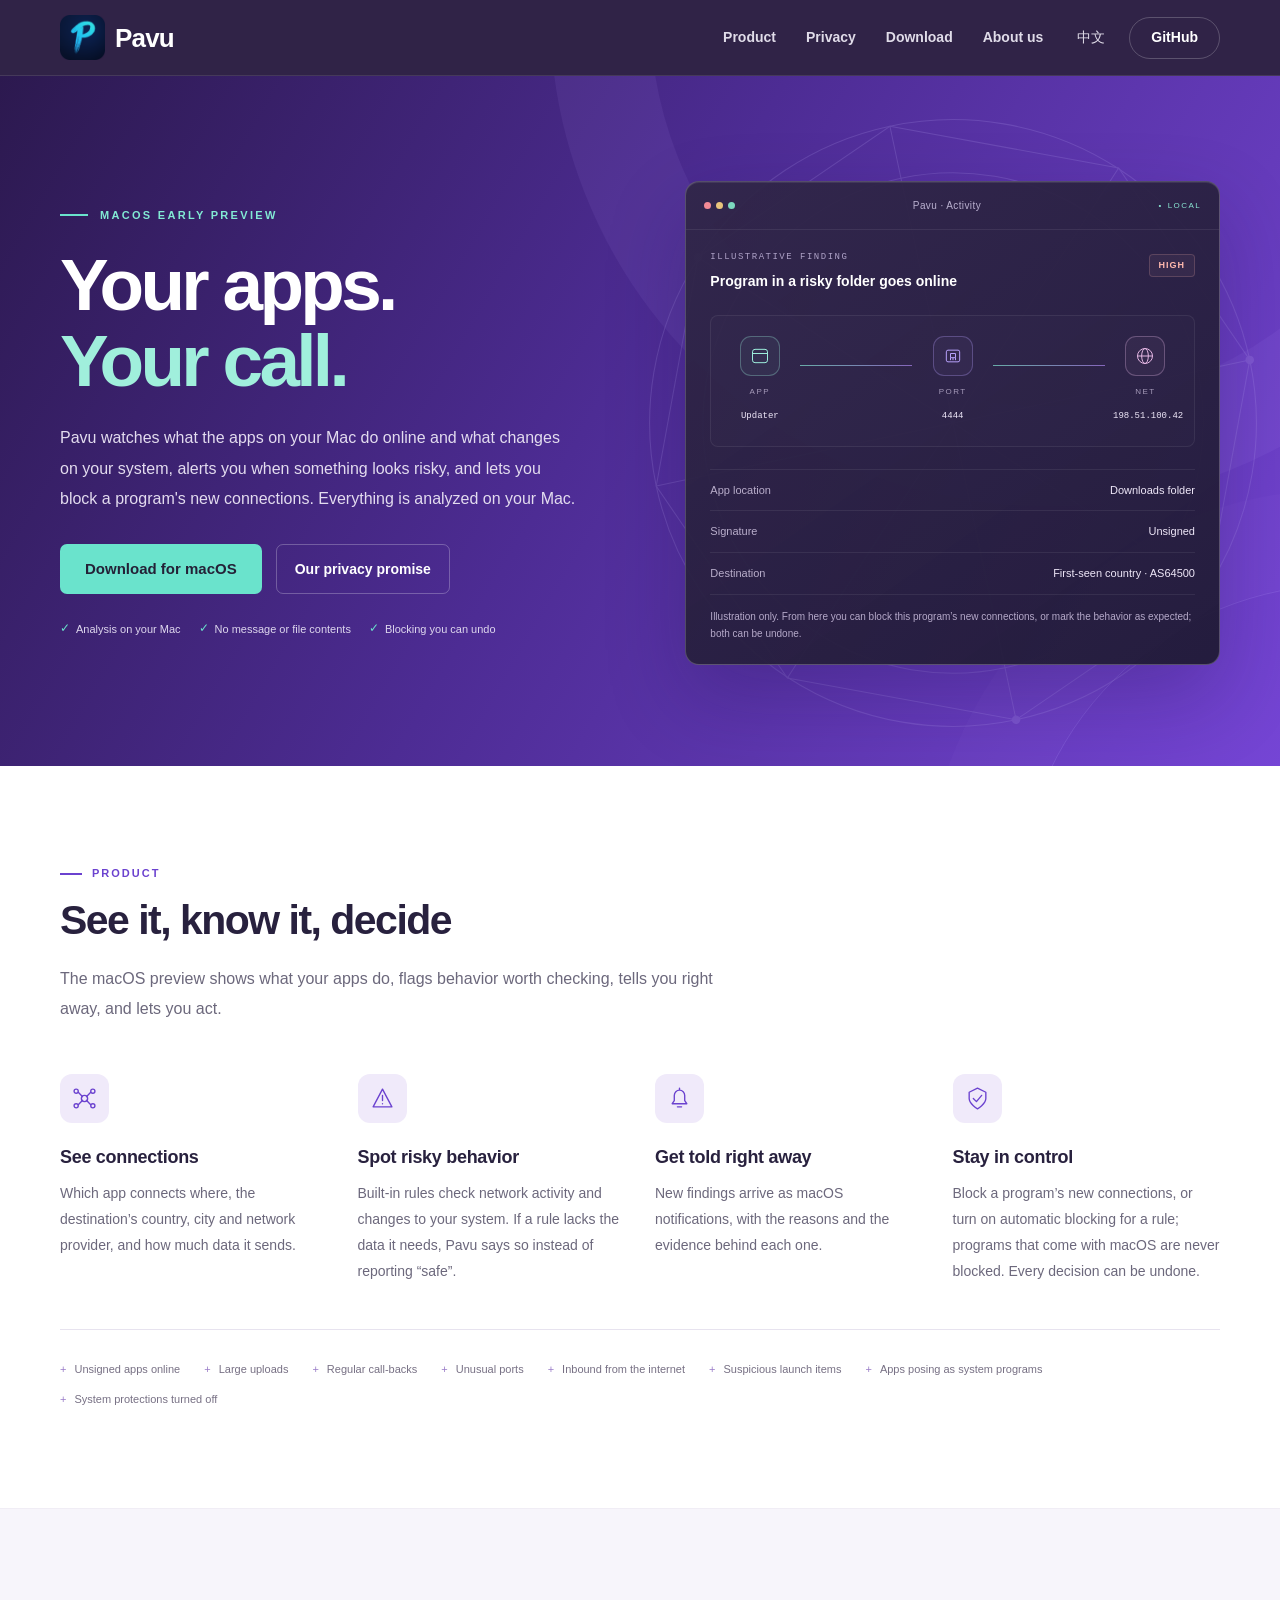
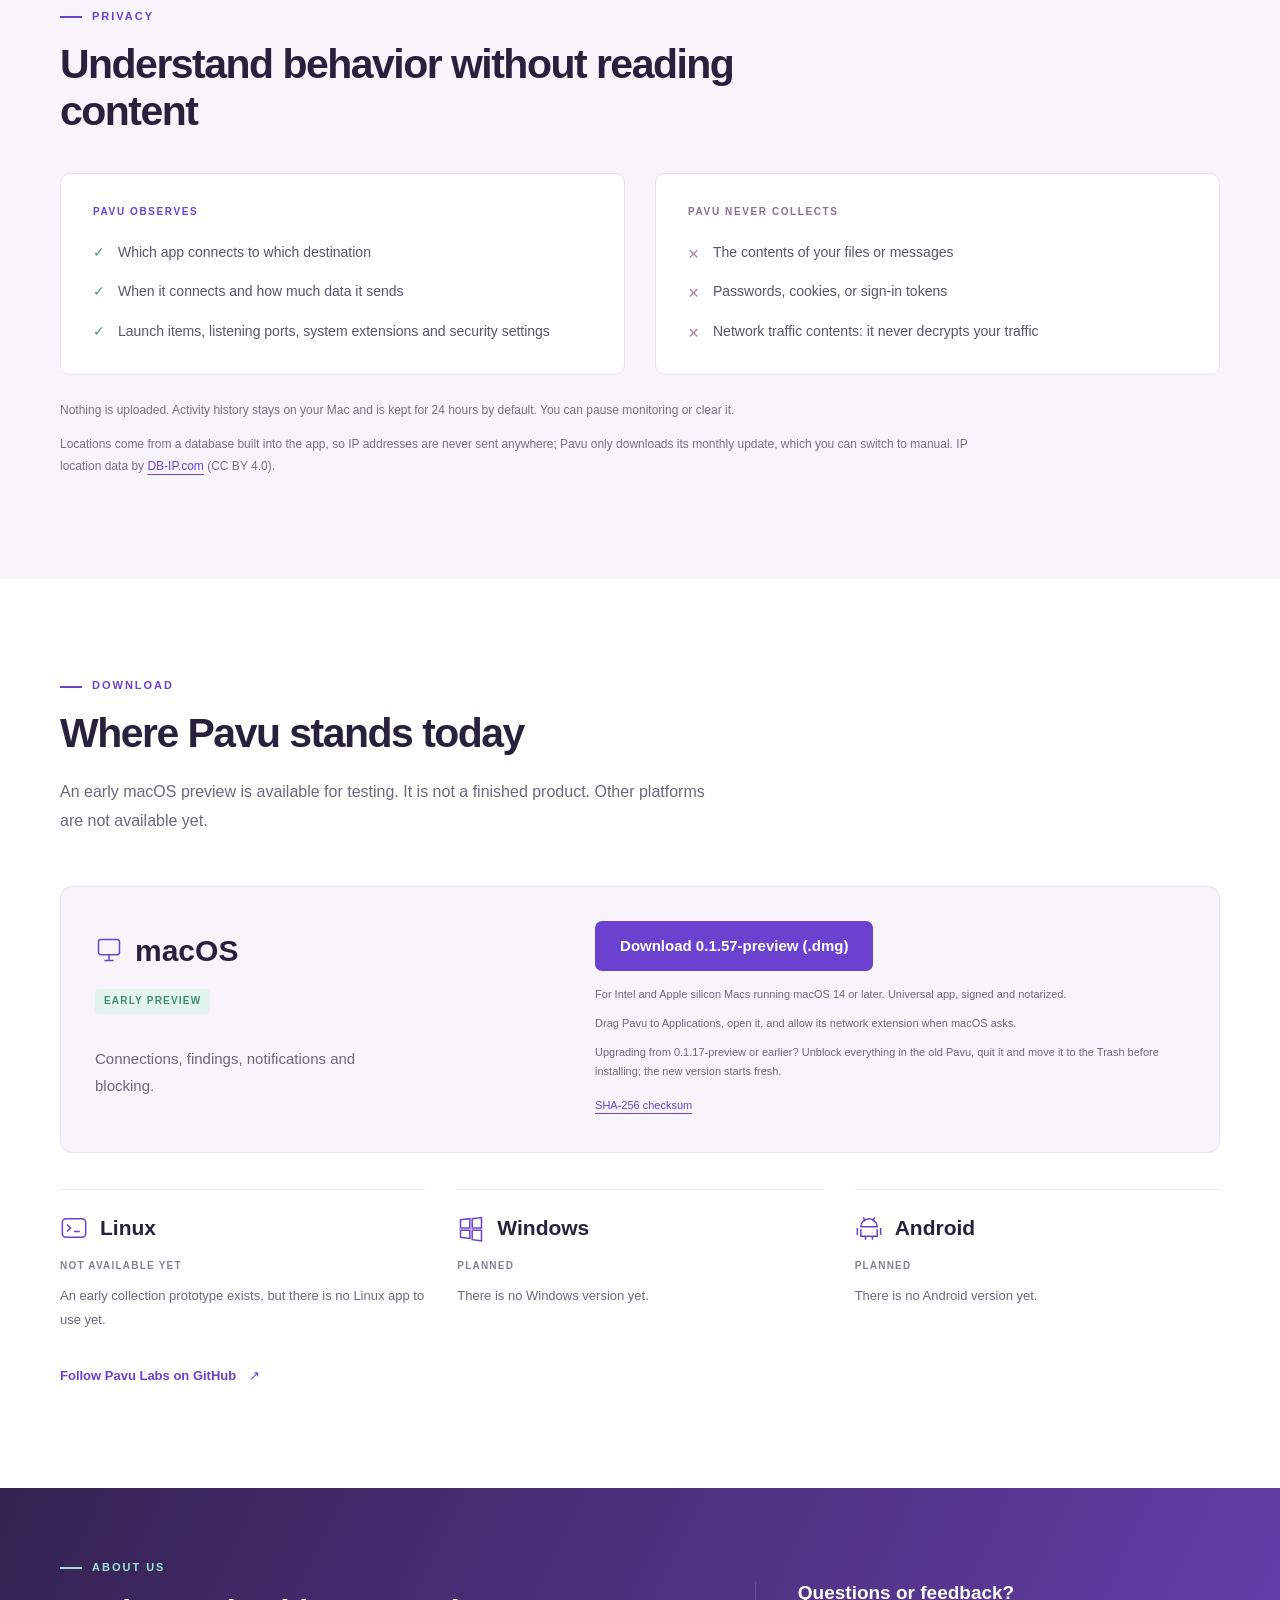
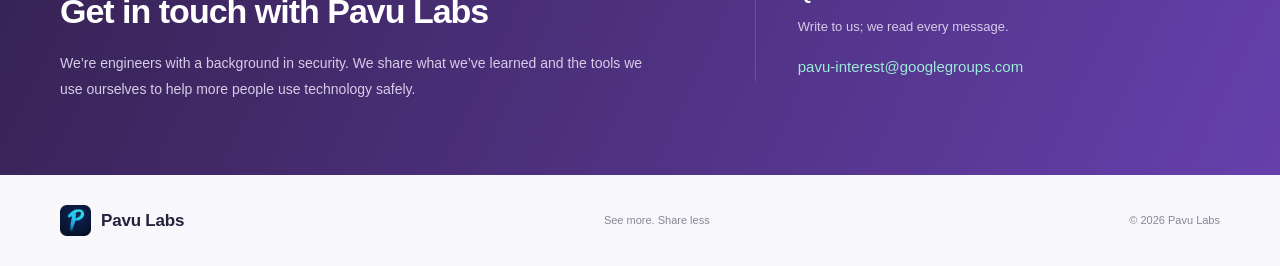
==== commit 8f6ed718: "feat: publish universal macOS download for Intel and Apple silicon" ====
--- a/index.html
+++ b/index.html
@@ -13,7 +13,7 @@
     <meta property="og:url" content="https://pavu.org/" />
     <link rel="icon" type="image/png" href="assets/pavu-brush-favicon.png" />
     <link rel="stylesheet" href="styles.css?v=20261101" />
-    <script defer src="app.js?v=20261101"></script>
+    <script defer src="app.js?v=20261101.1"></script>
   </head>
   <body>
     <a class="skip-link" href="#main" data-en="Skip to content" data-zh="跳到正文">Skip to content</a>
@@ -196,11 +196,11 @@
             <strong data-en="Early preview" data-zh="早期预览版">Early preview</strong>
             <p data-en="Connections, findings, notifications and blocking." data-zh="联网活动、风险发现、通知和阻断。">Connections, findings, notifications and blocking.</p>
             <div class="platform-download">
-              <a class="button button-small" href="downloads/Pavu-0.1.21-preview-arm64.dmg" download data-en="Download 0.1.21-preview (.dmg)" data-zh="下载 0.1.21-preview（.dmg）">Download 0.1.21-preview (.dmg)</a>
-              <p data-en="For Apple silicon (arm64) Macs running macOS 14 or later. Signed and notarized." data-zh="适用于搭载 Apple 芯片（arm64）、运行 macOS 14 或更高版本的 Mac。已签名并通过 Apple 公证。">For Apple silicon (arm64) Macs running macOS 14 or later. Signed and notarized.</p>
+              <a class="button button-small" href="downloads/Pavu-0.1.57-preview-universal.dmg" download data-en="Download 0.1.57-preview (.dmg)" data-zh="下载 0.1.57-preview（.dmg）">Download 0.1.57-preview (.dmg)</a>
+              <p data-en="For Intel and Apple silicon Macs running macOS 14 or later. Universal app, signed and notarized." data-zh="同时支持 Intel 和 Apple 芯片的 Mac，需运行 macOS 14 或更高版本。通用安装包，已签名并通过 Apple 公证。">For Intel and Apple silicon Macs running macOS 14 or later. Universal app, signed and notarized.</p>
               <p data-en="Drag Pavu to Applications, open it, and allow its network extension when macOS asks." data-zh="将 Pavu 拖到“应用程序”文件夹后打开，并在 macOS 提示时允许它的网络扩展。">Drag Pavu to Applications, open it, and allow its network extension when macOS asks.</p>
               <p data-en="Upgrading from 0.1.17-preview or earlier? Unblock everything in the old Pavu, quit it and move it to the Trash before installing; the new version starts fresh." data-zh="从 0.1.17-preview 或更早版本升级：安装前先在旧版 Pavu 中解除所有阻断，退出后将其移到废纸篓；新版不会沿用旧版的数据和设置。">Upgrading from 0.1.17-preview or earlier? Unblock everything in the old Pavu, quit it and move it to the Trash before installing; the new version starts fresh.</p>
-              <a class="text-link" href="downloads/Pavu-0.1.21-preview-arm64.dmg.sha256" data-en="SHA-256 checksum" data-zh="SHA-256 校验值">SHA-256 checksum</a>
+              <a class="text-link" href="downloads/Pavu-0.1.57-preview-universal.dmg.sha256" data-en="SHA-256 checksum" data-zh="SHA-256 校验值">SHA-256 checksum</a>
             </div>
           </article>
           <article>
